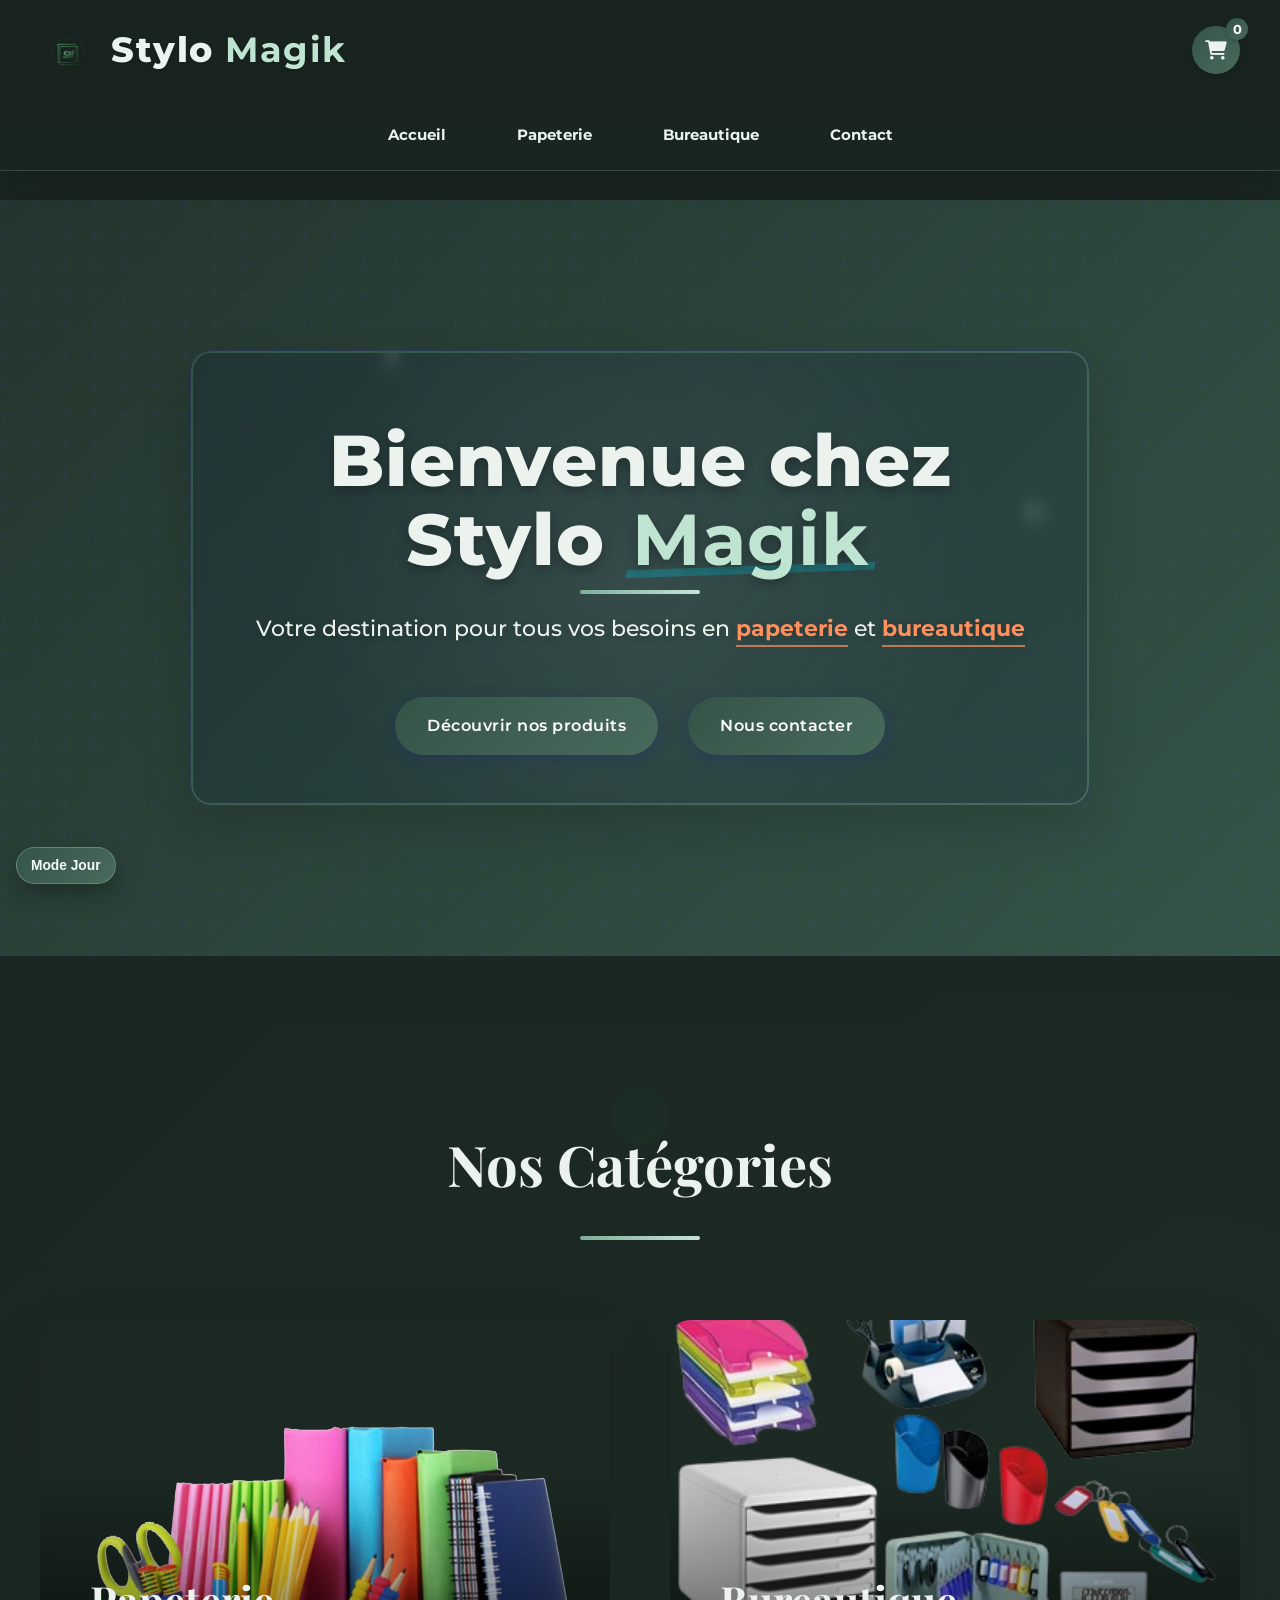
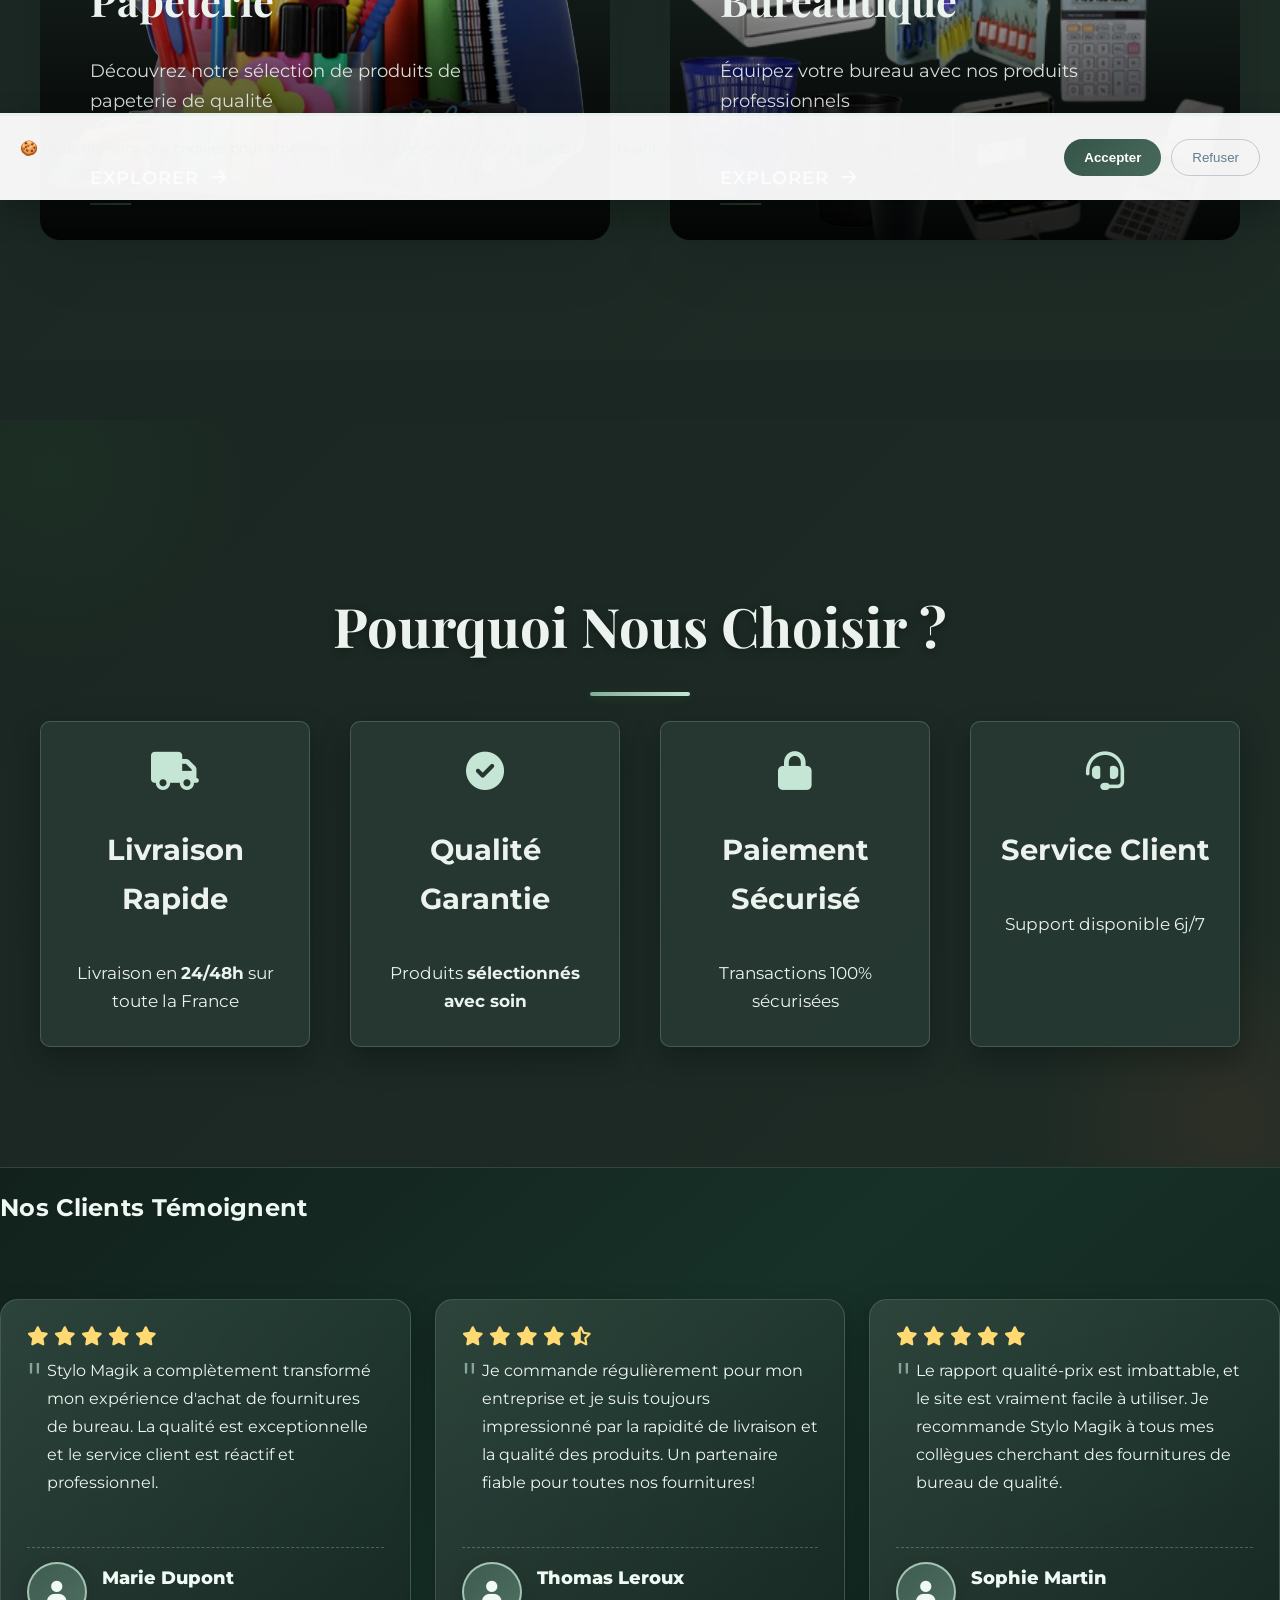
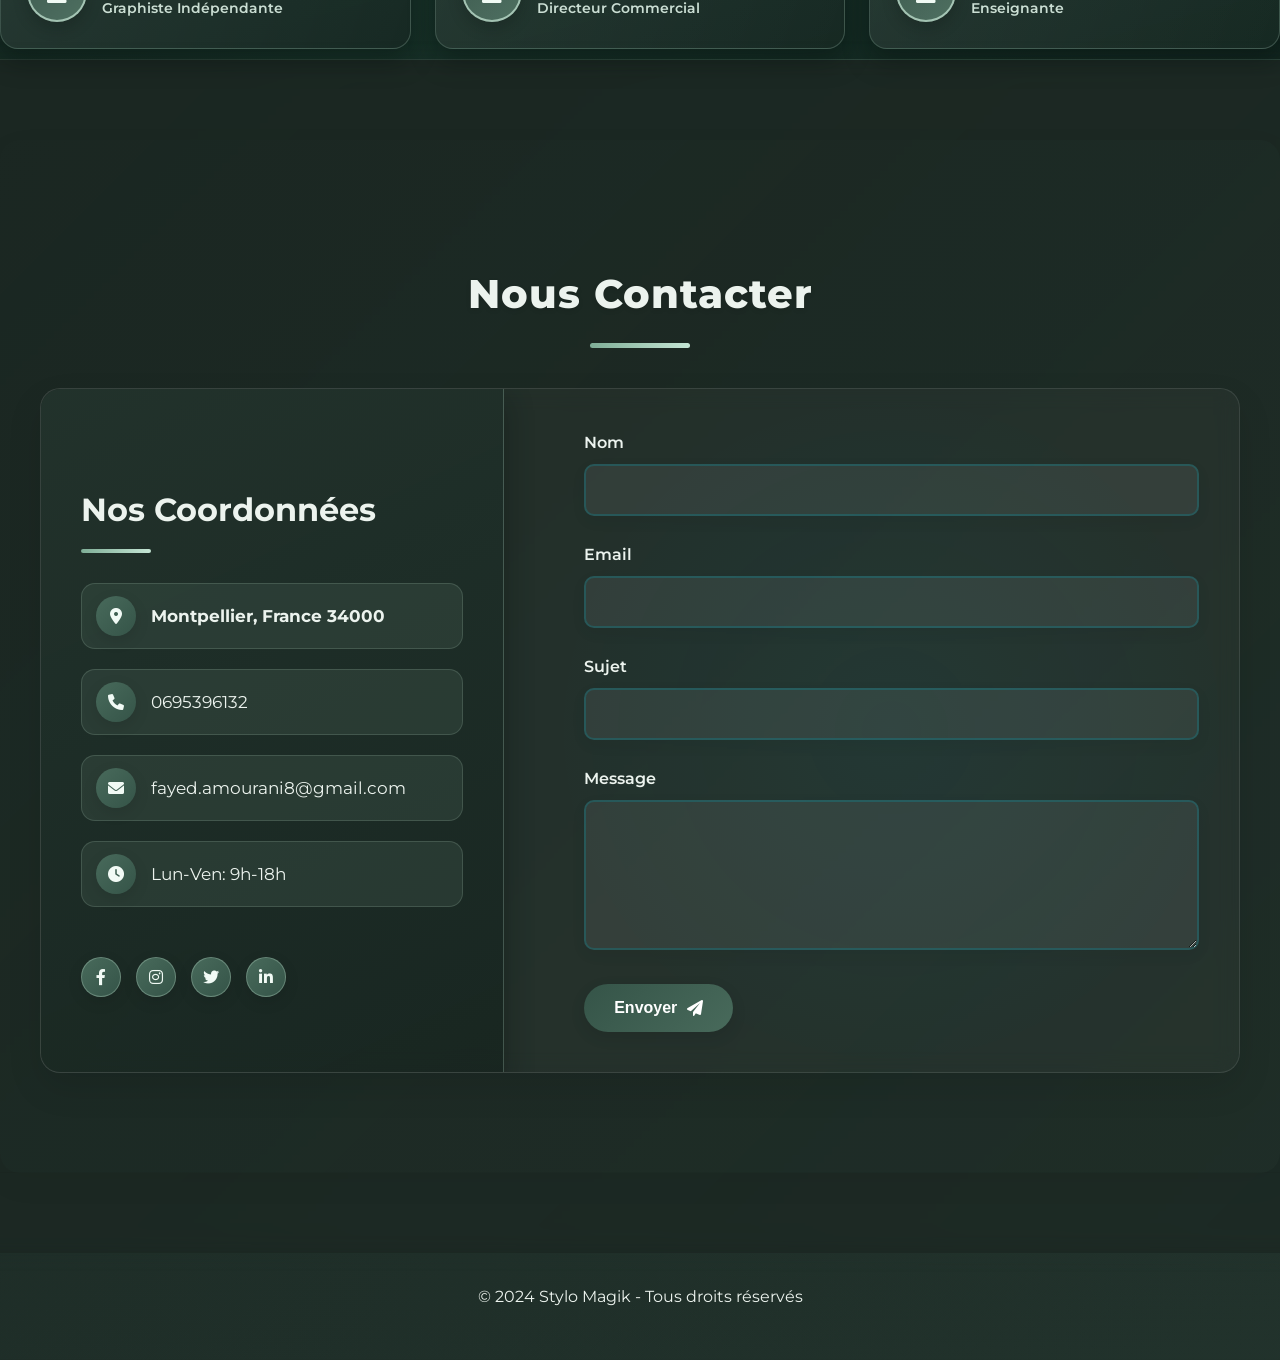
==== ecommerce/index.html @ ac01652d "Add files via upload" ====
<!DOCTYPE html>
<html lang="fr">
<head>
    <meta charset="UTF-8">
    <meta name="viewport" content="width=device-width, initial-scale=1.0">
    <meta name="description" content="Découvrez une large sélection de papeterie et bureautique sur notre site. Achetez des produits de qualité à prix compétitifs." />
    <title>Stylo Magik- Accueil</title>
    <link rel="stylesheet" href="./Styles/styles.css">
    <link rel="stylesheet" href="https://cdnjs.cloudflare.com/ajax/libs/font-awesome/6.0.0/css/all.min.css">
    <link rel="preconnect" href="https://fonts.googleapis.com">
    <link rel="preconnect" href="https://fonts.gstatic.com" crossorigin>
    <link href="https://fonts.googleapis.com/css2?family=Montserrat:wght@300;400;500;600;700;800&family=Playfair+Display:wght@500;600;700&display=swap" rel="stylesheet">
    <style>
        .blue-theme-background {
            background-color: var(--background-color);
        }
        .blue-gradient-bg {
            background: linear-gradient(135deg, rgba(25, 38, 33, 0.14) 0%, rgba(39, 58, 50, 0.22) 100%);
        }
    </style>
</head>
<body class="blue-theme-background theme-night">
    <div class="fixed-logo">
        <a href="./index.html">
            <img src="./Images/Logo.png" alt="Logo Stylo Magique" class="logo-img">
        </a>
    </div>
    <header>
        <div class="top-header">
            <div class="logo">
                <a href="./index.html">
                    <img src="./Images/Logo.png" alt="Logo Stylo Magique - Fournitures de bureau et papeterie" class="logo">
                    <h1>Stylo <span class="logo-accent">Magik</span></h1>
                </a>
            </div>
            <button class="menu-toggle" aria-label="Menu">
                <i class="fas fa-bars"></i>
            </button>
            <div class="user-actions">
                <a href="./pages/panier.html" class="cart-icon">
                    <i class="fas fa-shopping-cart"></i>
                    <span class="cart-count">0</span>
                </a>
            </div>
        </div>
        <nav>
            <ul>
                <li><a href="./index.html" class="active">Accueil</a></li>
                <li><a href="./pages/papeterie.html">Papeterie</a></li>
                <li><a href="./pages/bureautique.html">Bureautique</a></li>
                <li><a href="#contact">Contact</a></li>
            </ul>
        </nav>
    </header>

    <main>
        <h1 class="visually-hidden">Accueil - Stylo Magik</h1>
        <section class="hero blue-gradient-bg">
            <div class="hero-particles">
                <span></span>
            </div>
            <div class="hero-content">
                <h2 class="hero-title">Bienvenue chez <strong>Stylo <span class="highlight">Magik</span></strong></h2>
                <p>Votre destination pour tous vos besoins en <strong>papeterie</strong> et <strong>bureautique</strong></p>
                <div class="hero-buttons">
                    <a href="#categories" class="cta-button">Découvrir nos produits</a>
                    <a href="#contact" class="cta-button secondary">Nous contacter</a>
                </div>
            </div>
        </section>

        <section id="categories" class="categories blue-gradient-bg">
            <h2>Nos Catégories</h2>
            <div class="category-grid">
                <a href="./pages/papeterie.html" class="category-card">
                    <div class="category-image">
                        <img src="./Images/categories/papeterie-banner.png" alt="Catégorie Papeterie - Découvrez notre gamme complète de fournitures de papeterie">
                        <div class="category-overlay"></div>
                    </div>
                    <div class="category-content">
                        <h3>Papeterie</h3>
                        <p>Découvrez notre sélection de produits de papeterie de qualité</p>
                        <span class="category-link">Explorer <i class="fas fa-arrow-right"></i></span>
                    </div>
                </a>
                <a href="./pages/bureautique.html" class="category-card">
                    <div class="category-image">
                        <img src="./Images/categories/bureautique-banner.png" alt="Catégorie Bureautique - Équipements et accessoires professionnels pour votre bureau">
                        <div class="category-overlay"></div>
                    </div>
                    <div class="category-content">
                        <h3>Bureautique</h3>
                        <p>Équipez votre bureau avec nos produits professionnels</p>
                        <span class="category-link">Explorer <i class="fas fa-arrow-right"></i></span>
                    </div>
                </a>
            </div>
        </section>

        <section class="advantages blue-gradient-bg">
            <h2>Pourquoi Nous Choisir ?</h2>
            <div class="advantages-grid">
                <div class="advantage-card">
                    <i class="fas fa-truck"></i>
                    <h3><strong>Livraison Rapide</strong></h3>
                    <p>Livraison en <strong>24/48h</strong> sur toute la France</p>
                </div>
                <div class="advantage-card">
                    <i class="fas fa-check-circle"></i>
                    <h3><strong>Qualité Garantie</strong></h3>
                    <p>Produits <strong>sélectionnés avec soin</strong></p>
                </div>
                <div class="advantage-card">
                    <i class="fas fa-lock"></i>
                    <h3>Paiement Sécurisé</h3>
                    <p>Transactions 100% sécurisées</p>
                </div>
                <div class="advantage-card">
                    <i class="fas fa-headset"></i>
                    <h3>Service Client</h3>
                    <p>Support disponible 6j/7</p>
                </div>
            </div>
        </section>

        <section class="testimonials blue-gradient-bg">
            <h2>Nos Clients Témoignent</h2>
            <div class="testimonials-container">
                <div class="testimonial-card">
                    <div class="testimonial-rating">
                        <i class="fas fa-star"></i>
                        <i class="fas fa-star"></i>
                        <i class="fas fa-star"></i>
                        <i class="fas fa-star"></i>
                        <i class="fas fa-star"></i>
                    </div>
                    <p class="testimonial-text">Stylo Magik a complètement transformé mon expérience d'achat de fournitures de bureau. La qualité est exceptionnelle et le service client est réactif et professionnel.</p>
                    <div class="testimonial-author">
                        <span class="testimonial-avatar" aria-hidden="true"><i class="fas fa-user"></i></span>
                        <div class="testimonial-author-info">
                            <span class="testimonial-author-name">Marie Dupont</span>
                            <span class="testimonial-author-title">Graphiste Indépendante</span>
                        </div>
                    </div>
                </div>
                
                <div class="testimonial-card">
                    <div class="testimonial-rating">
                        <i class="fas fa-star"></i>
                        <i class="fas fa-star"></i>
                        <i class="fas fa-star"></i>
                        <i class="fas fa-star"></i>
                        <i class="fas fa-star-half-alt"></i>
                    </div>
                    <p class="testimonial-text">Je commande régulièrement pour mon entreprise et je suis toujours impressionné par la rapidité de livraison et la qualité des produits. Un partenaire fiable pour toutes nos fournitures!</p>
                    <div class="testimonial-author">
                        <span class="testimonial-avatar" aria-hidden="true"><i class="fas fa-user"></i></span>
                        <div class="testimonial-author-info">
                            <span class="testimonial-author-name">Thomas Leroux</span>
                            <span class="testimonial-author-title">Directeur Commercial</span>
                        </div>
                    </div>
                </div>
                
                <div class="testimonial-card">
                    <div class="testimonial-rating">
                        <i class="fas fa-star"></i>
                        <i class="fas fa-star"></i>
                        <i class="fas fa-star"></i>
                        <i class="fas fa-star"></i>
                        <i class="fas fa-star"></i>
                    </div>
                    <p class="testimonial-text">Le rapport qualité-prix est imbattable, et le site est vraiment facile à utiliser. Je recommande Stylo Magik à tous mes collègues cherchant des fournitures de bureau de qualité.</p>
                    <div class="testimonial-author">
                        <span class="testimonial-avatar" aria-hidden="true"><i class="fas fa-user"></i></span>
                        <div class="testimonial-author-info">
                            <span class="testimonial-author-name">Sophie Martin</span>
                            <span class="testimonial-author-title">Enseignante</span>
                        </div>
                    </div>
                </div>
            </div>
        </section>

        <section id="contact" class="contact-section blue-gradient-bg visible-section">
            <h2>Nous Contacter</h2>
            <div class="contact-container">
                <div class="contact-info">
                    <h3><strong>Nos Coordonnées</strong></h3>
                    <p><i class="fas fa-map-marker-alt"></i> <strong>Montpellier, France 34000</strong></p>
                    <p><i class="fas fa-phone"></i> 0695396132</p>
                    <p><i class="fas fa-envelope"></i> fayed.amourani8@gmail.com</p>
                    <p><i class="fas fa-clock"></i> Lun-Ven: 9h-18h</p>
                    
                    <div class="contact-social">
                        <a href="#" class="social-icon" aria-label="Facebook"><i class="fab fa-facebook-f"></i></a>
                        <a href="#" class="social-icon" aria-label="Instagram"><i class="fab fa-instagram"></i></a>
                        <a href="#" class="social-icon" aria-label="Twitter"><i class="fab fa-twitter"></i></a>
                        <a href="#" class="social-icon" aria-label="LinkedIn"><i class="fab fa-linkedin-in"></i></a>
                    </div>
                </div>
                <form class="contact-form" id="contactForm">
                    <div class="form-group">
                        <label for="name">Nom</label>
                        <input type="text" id="name" name="name" required>
                    </div>
                    <div class="form-group">
                        <label for="email">Email</label>
                        <input type="email" id="email" name="email" required>
                    </div>
                    <div class="form-group">
                        <label for="subject">Sujet</label>
                        <input type="text" id="subject" name="subject" required>
                    </div>
                    <div class="form-group">
                        <label for="message">Message</label>
                        <textarea id="message" name="message" required></textarea>
                    </div>
                    <button type="submit" class="submit-button">
                        Envoyer
                        <i class="fas fa-paper-plane"></i>
                    </button>
                    <div class="form-message" id="formMessage"></div>
                </form>
            </div>
        </section>

        <div style="margin: 50px 0;"></div>
    </main>

    <footer class="blue-gradient-bg">
        <p>&copy; 2024 Stylo Magik - Tous droits réservés</p>
    </footer>

    <div id="back-to-top">
        <i class="fas fa-arrow-up"></i>
    </div>

    <div class="cookie-banner">
        <p class="cookie-text">🍪 Nous utilisons des cookies pour améliorer votre expérience sur notre site. En continuant, vous acceptez notre politique de cookies.</p>
        <div class="cookie-buttons">
            <button class="cookie-btn accept-cookies">Accepter</button>
            <button class="cookie-btn reject-cookies">Refuser</button>
        </div>
    </div>

    <script src="./scripts/cart.js"></script>
    <script src="./scripts/mobile-menu.js"></script>
    <script src="./scripts/back-to-top.js"></script>
    <script src="./scripts/header-scroll.js"></script>
    <script src="./scripts/theme-toggle.js"></script>
    <script>
        // Back to top functionality
        document.addEventListener('DOMContentLoaded', function() {
            const backToTopButton = document.getElementById('back-to-top');
            
            window.addEventListener('scroll', function() {
                if (window.scrollY > 300) {
                    backToTopButton.classList.add('visible');
                } else {
                    backToTopButton.classList.remove('visible');
                }
            });
            
            backToTopButton.addEventListener('click', function() {
                window.scrollTo({
                    top: 0,
                    behavior: 'smooth'
                });
            });
            
            // Menu state (managed globally by mobile-menu.js)
            const menuToggle = document.querySelector('.menu-toggle');
            const navMenu = document.querySelector('nav ul');
            const contactLink = document.querySelector('a[href="#contact"]');
            const contactSection = document.getElementById('contact');

            // Traiter le clic sur le lien de contact
            if (contactLink && contactSection) {
                contactLink.addEventListener('click', function(e) {
                    e.preventDefault();
                    
                    // Forcer l'affichage de la section
                    contactSection.style.display = 'block';
                    contactSection.style.visibility = 'visible';
                    contactSection.style.opacity = '1';
                    contactSection.classList.add('visible-section');
                    
                    // Faire défiler jusqu'à la section
                    contactSection.scrollIntoView({
                        behavior: 'smooth',
                        block: 'start'
                    });
                    
                    // Fermer le menu mobile si ouvert
                    if (menuToggle && navMenu && navMenu.classList.contains('show')) {
                        navMenu.classList.remove('show');
                        menuToggle.setAttribute('aria-expanded', 'false');
                    }
                });
            }
            
            // Animation au défilement
            const animateElements = document.querySelectorAll('.advantage-card, .category-card, .contact-container');
            
            const observer = new IntersectionObserver(entries => {
                entries.forEach(entry => {
                    if (entry.isIntersecting) {
                        entry.target.classList.add('animated');
                    }
                });
            }, {
                threshold: 0.1
            });
            
            animateElements.forEach(element => {
                observer.observe(element);
            });
        });

        // Cookie banner
        document.addEventListener('DOMContentLoaded', function() {
            const cookieBanner = document.querySelector('.cookie-banner');
            const acceptCookies = document.querySelector('.accept-cookies');
            const rejectCookies = document.querySelector('.reject-cookies');
            
            setTimeout(function() {
                if (!localStorage.getItem('cookiesAccepted')) {
                    cookieBanner.classList.add('show');
                }
            }, 2000);
            
            acceptCookies.addEventListener('click', function() {
                localStorage.setItem('cookiesAccepted', 'true');
                cookieBanner.classList.remove('show');
            });
            
            rejectCookies.addEventListener('click', function() {
                localStorage.setItem('cookiesAccepted', 'false');
                cookieBanner.classList.remove('show');
            });
        });

        // Contact form handling
        document.addEventListener('DOMContentLoaded', function() {
            const contactForm = document.getElementById('contactForm');
            const formMessage = document.getElementById('formMessage');
            const contactSection = document.getElementById('contact');
            
            // S'assurer que la section de contact est visible
            if (contactSection) {
                // Forcer l'affichage de la section contact
                contactSection.style.display = 'block';
                contactSection.style.visibility = 'visible';
                contactSection.style.opacity = '1';
                
                // Vérifier si la section est masquée par des styles calculés
                setTimeout(function() {
                    const computedStyle = window.getComputedStyle(contactSection);
                    if (computedStyle.display === 'none' || computedStyle.visibility === 'hidden' || computedStyle.opacity === '0') {
                        console.error('La section contact est masquée par des styles CSS');
                        // Forcer l'affichage à nouveau
                        contactSection.setAttribute('style', 'display: block !important; visibility: visible !important; opacity: 1 !important; position: relative !important; z-index: 999 !important;');
                    }
                }, 1000);
            }
            
            if (contactForm) {
                contactForm.addEventListener('submit', function(e) {
                    e.preventDefault();
                    
                    // Simuler un envoi de formulaire
                    const submitButton = contactForm.querySelector('.submit-button');
                    submitButton.innerHTML = '<i class="fas fa-spinner fa-spin"></i> Envoi en cours...';
                    submitButton.disabled = true;
                    
                    // Simuler un délai d'envoi
                    setTimeout(function() {
                        // Afficher le message de succès
                        formMessage.innerHTML = 'Votre message a été envoyé avec succès! Nous vous répondrons dans les plus brefs délais.';
                        formMessage.className = 'form-message success';
                        
                        // Réinitialiser le formulaire
                        contactForm.reset();
                        
                        // Restaurer le bouton
                        submitButton.innerHTML = 'Envoyer <i class="fas fa-paper-plane"></i>';
                        submitButton.disabled = false;
                        
                        // Faire disparaître le message après 5 secondes
                        setTimeout(function() {
                            formMessage.className = 'form-message';
                        }, 5000);
                    }, 1500);
                });
            }
        });
    </script>
</body>
</html>
---- ecommerce/Styles/styles.css ----
:root {
    /* Palette de couleurs enrichie - Thème Bleu Foncé */
    --primary-color: #1A237E;      /* Bleu foncé principal */
    --secondary-color: #3949AB;    /* Bleu secondaire */
    --accent-color: #00BCD4;       /* Cyan accent */
    --dark-accent: #0097A7;        /* Cyan foncé pour hover */
    --text-color: #1A2A33;         /* Gris très foncé pour texte */
    --text-light: #607D8B;         /* Gris-bleu pour texte léger */
    --background-color: #F5F7FA;   /* Fond légèrement teinté de bleu */
    --header-bg: linear-gradient(135deg, #0D1B42 0%, #1A237E 100%);
    --card-bg: #FFFFFF;
    --beige-light: #F8F5ED;       
    --section-accent: #E8EAF6;    /* Bleu très clair pour les sections */
    
    /* Polices et typographies */
    --font-main: 'Montserrat', sans-serif;
    --font-accent: 'Playfair Display', serif;
    
    /* Effets et transitions */
    --box-shadow: 0 8px 25px rgba(0, 0, 0, 0.08);
    --hover-shadow: 0 12px 30px rgba(0, 0, 0, 0.12);
    --transition: all 0.3s cubic-bezier(0.25, 0.8, 0.25, 1);
    --border-radius: 10px;
    --button-radius: 30px;
}

/* Importation de la police Google Fonts */
@import url('https://fonts.googleapis.com/css2?family=Montserrat:wght@300;400;500;600;700&display=swap');

/* Reset de base */
* {
    margin: 0;
    padding: 0;
    box-sizing: border-box;
}

html {
    scroll-behavior: smooth;
}

body {
    font-family: var(--font-main);
    background-color: var(--background-color);
    color: var(--text-color);
    margin: 0;
    padding: 0;
    line-height: 1.7;
    display: flex;
    flex-direction: column;
    min-height: 100vh;
    overflow-x: hidden;
}

header {
    background: linear-gradient(135deg, rgba(13, 27, 66, 0.9) 0%, rgba(26, 35, 126, 0.85) 100%);
    backdrop-filter: blur(10px);
    box-shadow: 0 8px 30px rgba(0, 0, 0, 0.15);
    border-bottom: 1px solid rgba(255, 255, 255, 0.1);
    color: var(--white);
    padding: 0;
    position: fixed;
    width: 100%;
    top: 0;
    left: 0;
    z-index: 1000;
    flex-shrink: 0;
    transition: transform 0.4s ease;
}

header.hidden {
    transform: translateY(-100%);
}

.top-header {
    display: flex;
    justify-content: space-between;
    align-items: center;
    padding: 20px 40px;
}

.logo {
    display: flex;
    align-items: center;
    gap: 15px;
    text-decoration: none;
    color: var(--white);
}

.logo a {
    display: flex;
    align-items: center;
    gap: 15px;
    color: var(--white);
    text-decoration: none;
}

.logo img {
    height: 45px;
    filter: drop-shadow(0 2px 4px rgba(0, 0, 0, 0.2));
    transition: all 0.4s ease;
}

.logo:hover img {
    transform: rotate(-5deg);
}

.logo h1 {
    margin: 0;
    font-size: 2.2em;
    padding: 0;
    white-space: nowrap;
    color: var(--white);
    font-weight: 800;
    letter-spacing: 1.5px;
    text-shadow: 0 2px 5px rgba(0, 0, 0, 0.2);
}

.logo-accent {
    color: #00BCD4;
    font-weight: 700;
    position: relative;
    display: inline-block;
}

.logo-accent::after {
    content: '';
    position: absolute;
    width: 100%;
    height: 3px;
    background: #00BCD4;
    bottom: -3px;
    left: 0;
    transform: scaleX(0);
    transform-origin: left;
    transition: transform 0.4s ease;
}

.logo:hover .logo-accent::after {
    transform: scaleX(1);
}

nav {
    background-color: transparent;
    box-shadow: none;
    padding: 10px 40px;
}

nav ul {
    color: white;
    display: flex;
    justify-content: center;
    list-style: none;
    margin: 0;
    padding: 0;
    gap: 15px;
}

nav a {
    color: var(--white);
    padding: 12px 28px;
    font-weight: 700;
    font-size: 0.95rem;
    transition: all 0.4s cubic-bezier(0.175, 0.885, 0.32, 1.275);
    text-decoration: none;
    display: block;
    border-radius: 30px;
    position: relative;
    overflow: hidden;
}

nav a::before {
    content: '';
    position: absolute;
    top: 0;
    left: 0;
    width: 100%;
    height: 100%;
    background: linear-gradient(90deg, rgba(255,255,255,0) 0%, rgba(255,255,255,0.1) 50%, rgba(255,255,255,0) 100%);
    transform: translateX(-100%);
    transition: transform 0.6s ease;
}

nav a:hover::before {
    transform: translateX(100%);
}

.user-actions {
    display: flex;
    align-items: center;
    gap: 20px;
}

.cart-icon {
    position: relative;
    color: var(--white);
    font-size: 1.2em;
    padding: 12px;
    width: 48px;
    height: 48px;
    border-radius: 50%;
    background: rgba(0, 188, 212, 0.2);
    transition: all 0.4s cubic-bezier(0.175, 0.885, 0.32, 1.275);
    text-decoration: none;
    display: flex;
    align-items: center;
    justify-content: center;
    box-shadow: 0 4px 10px rgba(0, 0, 0, 0.2);
}

.cart-icon:hover {
    background: rgba(0, 188, 212, 0.3);
    transform: translateY(-2px);
    box-shadow: 0 8px 20px rgba(0, 0, 0, 0.25);
}

.cart-count {
    position: absolute;
    top: -8px;
    right: -8px;
    background-color: #00BCD4;
    color: white;
    border-radius: 50%;
    width: 22px;
    height: 22px;
    display: flex;
    align-items: center;
    justify-content: center;
    font-size: 0.7em;
    font-weight: 700;
    box-shadow: 0 2px 5px rgba(0, 0, 0, 0.2);
    transition: all 0.3s ease;
}

.cart-icon:hover .cart-count {
    transform: scale(1.2);
}

main {
    padding: 0;
    max-width: 100%;
    margin: 120px 0 0 0; /* Pour compenser l'en-tête fixe */
    background: var(--background-color);
    flex-grow: 1;
}

footer {
    background-color: var(--dark-green);
    color: var(--white);
    text-align: center;
    padding: 30px 0;
    position: relative;
    width: 100%;
}

/* Additional styles for a modern look */
h2, h3, h4, h5, h6 {
    color: #444;
    margin-top: 20px;
}

p {
    margin-bottom: 20px;
}

a {
    color: var(--accent-color);
    text-decoration: none;
    transition: color 0.3s;
}

a:hover {
    color: #0056b3;
}

button {
    background-color: var(--accent-color);
    color: var(--white);
    border: none;
    padding: 10px 20px;
    border-radius: 4px;
    cursor: pointer;
    transition: background-color 0.3s;
}

button:hover {
    background-color: var(--primary-color);
}

.container {
    width: 100%;
    max-width: 100%;
    margin: 0;
    padding: 0;
}

.card {
    background-color: var(--beige-light);
    padding: 20px;
    margin: 20px 0;
    box-shadow: 0 2px 4px rgba(0, 0, 0, 0.1);
    border-radius: 8px;
    transition: var(--hover-transition);
    border: 1px solid rgba(0, 0, 0, 0.05);
}

.card:hover {
    transform: var(--card-hover-transform);
    box-shadow: 0 8px 25px rgba(0, 0, 0, 0.1);
}

.card h3 {
    margin-top: 0;
}

.card p {
    margin-bottom: 0;
}

/* Hero Section - Amélioration de la lisibilité du texte */
.hero {
    min-height: 650px;
    padding: 150px 40px;
    display: flex;
    align-items: center;
    justify-content: center;
    position: relative;
    overflow: hidden;
    background: linear-gradient(135deg, rgba(13, 27, 66, 0.9) 0%, rgba(26, 35, 126, 0.85) 100%);
    margin-top: 80px;
}

.hero::before {
    content: '';
    position: absolute;
    top: 0;
    left: 0;
    width: 100%;
    height: 100%;
    background-image: url("data:image/svg+xml,%3Csvg width='60' height='60' viewBox='0 0 60 60' xmlns='http://www.w3.org/2000/svg'%3E%3Cg fill='%233949AB' fill-opacity='0.1' fill-rule='evenodd'%3E%3Cpath d='M36 34v-4h-2v4h-4v2h4v4h2v-4h4v-2h-4zm0-30V0h-2v4h-4v2h4v4h2V6h4V4h-4zM6 34v-4H4v4H0v2h4v4h2v-4h4v-2H6zM6 4V0H4v4H0v2h4v4h2V6h4V4H6z'/%3E%3C/g%3E%3C/svg%3E");
    z-index: 0;
}

.hero-content {
    position: relative;
    z-index: 2;
    text-align: center;
    max-width: 900px;
    padding: 50px;
    background: rgba(13, 27, 66, 0.15);
    backdrop-filter: blur(8px);
    border-radius: 20px;
    border: 1px solid rgba(57, 73, 171, 0.2);
    box-shadow: 0 20px 50px rgba(0, 0, 0, 0.15);
    animation: fadeInUp 1s ease-out forwards;
    overflow: hidden;
}

.hero-content::before {
    content: '';
    position: absolute;
    inset: 0;
    border-radius: 20px;
    padding: 2px;
    background: linear-gradient(45deg, rgba(57, 73, 171, 0.1), rgba(0, 188, 212, 0.5), rgba(57, 73, 171, 0.1));
    -webkit-mask: 
        linear-gradient(#fff 0 0) content-box,
        linear-gradient(#fff 0 0);
    -webkit-mask-composite: xor;
    mask-composite: exclude;
    animation: borderGlow 4s linear infinite;
}

@keyframes borderGlow {
    0%, 100% { opacity: 0.3; }
    50% { opacity: 0.8; }
}

.hero-content:hover {
    transform: perspective(800px) rotateX(2deg) translateY(-5px);
}

.hero-title {
    font-size: 4.5em;
    color: white;
    text-shadow: 0 4px 12px rgba(0, 0, 0, 0.3);
    line-height: 1.1;
    margin-bottom: 30px;
    position: relative;
    font-weight: 800;
    letter-spacing: 1px;
}

.hero-title strong {
    font-weight: 800;
}

.hero-title::after {
    content: '';
    position: absolute;
    bottom: -15px;
    left: 50%;
    transform: translateX(-50%);
    width: 120px;
    height: 4px;
    background: linear-gradient(to right, var(--accent-color), #FF8F5D);
    border-radius: 4px;
}

.hero-content p {
    font-size: 1.4em;
    line-height: 1.7;
    margin-bottom: 45px;
    color: rgba(255, 255, 255, 0.95);
    font-weight: 500;
    max-width: 800px;
    margin-left: auto;
    margin-right: auto;
    text-shadow: 0 2px 8px rgba(0, 0, 0, 0.2);
}

.hero-content p strong {
    color: #FF8F5D;
    font-weight: 700;
    position: relative;
    display: inline-block;
}

.hero-content p strong::after {
    content: '';
    position: absolute;
    width: 100%;
    height: 2px;
    bottom: 0;
    left: 0;
    background-color: #FF8F5D;
    opacity: 0.7;
}

.hero-buttons {
    display: flex;
    gap: 30px;
    justify-content: center;
    margin-top: 50px;
}

.cta-button {
    display: inline-block;
    border: none;
    padding: 15px 32px;
    text-align: center;
    text-decoration: none;
    cursor: pointer;
    border-radius: var(--button-radius);
    font-weight: 600;
    letter-spacing: 0.5px;
    overflow: hidden;
    position: relative;
    z-index: 1;
    color: white;
    background: linear-gradient(135deg, #1A237E 0%, #3949AB 100%);
    box-shadow: 0 4px 15px rgba(26, 35, 126, 0.3);
    transition: all 0.4s;
}

.cta-button::before {
    content: '';
    position: absolute;
    top: 0;
    left: 0;
    width: 100%;
    height: 100%;
    background: linear-gradient(45deg, rgba(255,255,255,0.15), rgba(255,255,255,0));
    z-index: -1;
    transform: scaleX(0);
    transform-origin: right;
    transition: transform 0.5s ease;
}

.cta-button:hover::before {
    transform: scaleX(1);
    transform-origin: left;
}

.cta-button:hover {
    transform: translateY(-7px);
    box-shadow: 0 15px 30px rgba(0, 0, 0, 0.3);
}

.highlight {
    position: relative;
    display: inline-block;
    color: #00BCD4;
    font-weight: 700;
    z-index: 1;
    padding: 0 5px;
}

.highlight::after {
    content: '';
    position: absolute;
    bottom: 5px;
    left: 0;
    width: 100%;
    height: 8px;
    background: rgba(0, 188, 212, 0.3);
    z-index: -1;
    transform: skew(-12deg) rotate(-2deg);
    transition: all 0.5s cubic-bezier(0.23, 1, 0.32, 1);
}

.hero-title:hover .highlight::after {
    transform: scaleX(1);
    background-color: white;
}

/* Éléments décoratifs autour du texte */
.hero-particles {
    position: absolute;
    top: 0;
    left: 0;
    width: 100%;
    height: 100%;
    overflow: hidden;
    z-index: 1;
}

.hero-particles::before,
.hero-particles::after,
.hero-particles span {
    content: '';
    position: absolute;
    border-radius: 50%;
    background-color: rgba(255, 255, 255, 0.15);
    box-shadow: 0 0 20px rgba(255, 255, 255, 0.1);
    animation: floatParticle 15s infinite linear;
}

.hero-particles::before {
    top: 20%;
    left: 30%;
    width: 15px;
    height: 15px;
    animation-duration: 25s;
}

.hero-particles::after {
    top: 70%;
    left: 60%;
    width: 12px;
    height: 12px;
    animation-duration: 18s;
    animation-delay: 2s;
}

.hero-particles span {
    top: 40%;
    left: 80%;
    width: 20px;
    height: 20px;
    animation-duration: 30s;
    animation-delay: 5s;
}

@keyframes floatParticle {
    0% {
        transform: translate(0, 0) rotate(0deg);
        opacity: 0;
    }
    20% {
        opacity: 0.8;
    }
    50% {
        transform: translate(-100px, -50px) rotate(180deg);
        opacity: 0.4;
    }
    80% {
        opacity: 0.7;
    }
    100% {
        transform: translate(100px, 100px) rotate(360deg);
        opacity: 0;
    }
}

/* Effet de lumière pour améliorer la lisibilité du contenu */
.hero-content::after {
    content: '';
    position: absolute;
    top: 0;
    left: 0;
    right: 0;
    bottom: 0;
    background: radial-gradient(circle at center, rgba(255, 255, 255, 0.07) 0%, rgba(255, 255, 255, 0) 70%);
    z-index: -1;
    pointer-events: none;
}

/* Adaptation responsive avec amélioration de la lisibilité sur mobile */
@media (max-width: 768px) {
    .hero-content {
        padding: 50px 30px;
        width: 95%;
        background: rgba(20, 60, 30, 0.7);
    }
    
    .hero-title {
        font-size: 2.8em;
    }
    
    .hero-content p {
        font-size: 1.2em;
        line-height: 1.6;
    }
    
    .hero-buttons {
        flex-direction: column;
        gap: 20px;
    }
    
    .cta-button {
        padding: 16px 32px;
        font-size: 1em;
    }
}

@media (max-width: 480px) {
    .hero-content {
        padding: 40px 25px;
    }
    
    .hero-title {
        font-size: 2.2em;
    }
    
    .hero-content p {
        font-size: 1.1em;
    }
}

/* Section Catégories - Design amélioré */
.categories {
    padding: 140px 40px 120px;
    background: linear-gradient(to bottom, #f9fbf9, #ffffff);
    position: relative;
    overflow: hidden;
}

/* Éléments décoratifs d'arrière-plan */
.categories::before {
    content: '';
    position: absolute;
    top: 0;
    left: 0;
    right: 0;
    height: 180px;
    background: linear-gradient(to bottom, var(--background-color), transparent);
    z-index: 1;
}

.categories::after {
    content: '';
    position: absolute;
    width: 600px;
    height: 600px;
    border-radius: 50%;
    background: radial-gradient(circle, rgba(44, 140, 69, 0.03) 0%, rgba(44, 140, 69, 0) 70%);
    top: 20%;
    right: -200px;
    z-index: 0;
}

/* Titre de section avec animation et décoration */
.categories h2 {
    text-align: center;
    font-size: 3.5em;
    color: var(--primary-color);
    margin-bottom: 80px;
    position: relative;
    z-index: 2;
    font-family: var(--font-accent);
    font-weight: 700;
}

.categories h2::before {
    content: '';
    position: absolute;
    width: 60px;
    height: 60px;
    background: rgba(44, 140, 69, 0.06);
    border-radius: 50%;
    top: -30px;
    left: 50%;
    transform: translateX(-50%);
    z-index: -1;
}

.categories h2::after {
    content: '';
    display: block;
    width: 120px;
    height: 4px;
    background: linear-gradient(to right, var(--accent-color), transparent);
    margin: 25px auto 0;
    border-radius: 4px;
}

/* Grille de catégories avec animation d'entrée */
.category-grid {
    display: grid;
    grid-template-columns: repeat(2, 1fr);
    gap: 60px;
    max-width: 1400px;
    margin: 0 auto;
    position: relative;
    z-index: 2;
}

/* Cartes des catégories avec effets 3D et interactions */
.category-card {
    position: relative;
    height: 520px;
    border-radius: 20px;
    overflow: hidden;
    box-shadow: 0 20px 60px rgba(0, 0, 0, 0.1);
    transition: all 0.7s cubic-bezier(0.2, 1, 0.3, 1);
    transform-style: preserve-3d;
    perspective: 1000px;
}

.category-card:hover {
    transform: translateY(-16px) rotateX(2deg);
    box-shadow: 0 40px 70px rgba(0, 0, 0, 0.15);
}

/* Effet de contour brillant au survol */
.category-card::after {
    content: '';
    position: absolute;
    top: -2px;
    left: -2px;
    right: -2px;
    bottom: -2px;
    background: linear-gradient(45deg, #3949AB, #00BCD4, #3949AB);
    background-size: 400% 400%;
    z-index: -1;
    opacity: 0;
    border-radius: calc(var(--border-radius) + 2px);
    animation: moveBackground 10s ease infinite;
    transition: opacity 0.4s;
}

.category-card:hover::after {
    opacity: 1;
}

/* Conteneur d'image avec effets parallax */
.category-image {
    height: 100%;
    width: 100%;
    overflow: hidden;
}

.category-image img {
    width: 100%;
    height: 100%;
    object-fit: cover;
    transition: transform 0.8s cubic-bezier(0.2, 1, 0.3, 1);
    transform-origin: center;
}

.category-card:hover .category-image img {
    transform: scale(1.08);
}

/* Calque de superposition avec dégradé amélioré */
.category-overlay {
    position: absolute;
    top: 0;
    left: 0;
    right: 0;
    bottom: 0;
    background: linear-gradient(
        to bottom, 
        rgba(0, 0, 0, 0) 30%, 
        rgba(0, 0, 0, 0.6) 70%,
        rgba(0, 0, 0, 0.85) 100%
    );
    transition: background 0.5s ease;
}

.category-card:hover .category-overlay {
    background: linear-gradient(
        to bottom, 
        rgba(0, 0, 0, 0) 20%, 
        rgba(0, 0, 0, 0.7) 80%,
        rgba(0, 0, 0, 0.9) 100%
    );
}

/* Contenu textuel avec animations de transition */
.category-content {
    position: absolute;
    bottom: 0;
    left: 0;
    right: 0;
    padding: 50px;
    color: white;
    z-index: 2;
    transform: translateY(5px);
    transition: transform 0.5s cubic-bezier(0.2, 1, 0.3, 1);
}

.category-card:hover .category-content {
    transform: translateY(-10px);
}

.category-content h3 {
    font-size: 2.6em;
    font-family: var(--font-accent);
    font-weight: 700;
    margin-bottom: 20px;
    color: white;
    transition: all 0.5s ease;
    transform: translateY(0);
    position: relative;
    display: inline-block;
}

/* Ligne décorative sous le titre */
.category-content h3::after {
    content: '';
    position: absolute;
    width: 0;
    height: 3px;
    background: var(--accent-color);
    bottom: -10px;
    left: 0;
    transition: width 0.5s ease;
    border-radius: 2px;
}

.category-card:hover .category-content h3::after {
    width: 80px;
}

.category-content p {
    font-size: 1.1em;
    line-height: 1.7;
    margin-bottom: 25px;
    opacity: 0.9;
    max-width: 90%;
    transform: translateY(0);
    transition: all 0.5s ease 0.1s;
    text-shadow: 0 2px 10px rgba(0, 0, 0, 0.3);
}

.category-card:hover .category-content p {
    opacity: 1;
    transform: translateY(-5px);
}

/* Lien d'exploration avec animations */
.category-link {
    font-size: 1.1em;
    font-weight: 600;
    text-transform: uppercase;
    letter-spacing: 1px;
    display: inline-flex;
    align-items: center;
    gap: 12px;
    padding: 12px 0;
    color: var(--accent-color);
    position: relative;
    transition: all 0.5s ease 0.2s;
    opacity: 0.9;
    transform: translateY(10px);
}

.category-card:hover .category-link {
    opacity: 1;
    transform: translateY(0);
}

/* Ligne stylisée sous le lien */
.category-link::after {
    content: '';
    position: absolute;
    bottom: 0;
    left: 0;
    width: 100%;
    height: 2px;
    background: var(--accent-color);
    transform: scaleX(0.3);
    transform-origin: left;
    transition: transform 0.5s ease;
    opacity: 0.6;
}

.category-card:hover .category-link::after {
    transform: scaleX(1);
    opacity: 1;
}

.category-link i {
    transition: transform 0.5s cubic-bezier(0.175, 0.885, 0.32, 1.275);
}

.category-card:hover .category-link i {
    transform: translateX(8px);
}

/* Icon de flèche avec animation de rebond */
.category-link i {
    position: relative;
}

.category-link i::after {
    content: '';
    position: absolute;
    width: 20px;
    height: 20px;
    background: rgba(255, 107, 53, 0.15);
    border-radius: 50%;
    top: 50%;
    left: 50%;
    transform: translate(-50%, -50%) scale(0);
    transition: transform 0.4s ease;
    z-index: -1;
}

.category-card:hover .category-link:hover i::after {
    transform: translate(-50%, -50%) scale(1.5);
}

/* Adaptation responsive */
@media (max-width: 1200px) {
    .category-grid {
        gap: 40px;
    }
    
    .category-card {
        height: 450px;
    }
    
    .category-content {
        padding: 40px;
    }
    
    .category-content h3 {
        font-size: 2.2em;
    }
}

@media (max-width: 768px) {
    .categories {
        padding: 100px 20px 80px;
    }
    
    .categories h2 {
        font-size: 2.8em;
        margin-bottom: 50px;
    }
    
    .category-grid {
        grid-template-columns: 1fr;
        gap: 40px;
    }
    
    .category-card {
        height: 400px;
    }
    
    .category-content {
        padding: 30px;
    }
    
    .category-content h3 {
        font-size: 2em;
    }
}

@media (max-width: 480px) {
    .categories h2 {
        font-size: 2.2em;
    }
    
    .category-card {
        height: 350px;
    }
    
    .category-content {
        padding: 25px;
    }
    
    .category-content h3 {
        font-size: 1.8em;
    }
    
    .category-content p {
        font-size: 1em;
    }
}

/* Animations d'entrée pour le contenu */
@keyframes fadeInUp {
    from {
        opacity: 0;
        transform: translateY(40px);
    }
    to {
        opacity: 1;
        transform: translateY(0);
    }
}

.categories h2 {
    animation: fadeInUp 0.8s ease-out forwards;
}

.category-card:nth-child(1) {
    animation: fadeInUp 0.8s ease-out 0.2s forwards;
}

.category-card:nth-child(2) {
    animation: fadeInUp 0.8s ease-out 0.4s forwards;
}

/* État initial pour les animations */
.categories h2,
.category-card {
    opacity: 0;
}

.categories.animated h2,
.category-card.animated {
    opacity: 1;
}

/* Section "Pourquoi Nous Choisir ?" améliorée */
.advantages {
    padding: 140px 40px 120px;
    background: linear-gradient(135deg, #f7faf7 0%, #e8f5e9 50%, #f7faf7 100%);
    position: relative;
    overflow: hidden;
    margin-top: 60px;
}

/* Éléments décoratifs d'arrière-plan */
.advantages::before {
    content: '';
    position: absolute;
    top: -150px;
    left: -150px;
    width: 400px;
    height: 400px;
    border-radius: 50%;
    background: radial-gradient(circle, rgba(44, 140, 69, 0.08) 0%, rgba(44, 140, 69, 0) 70%);
    z-index: 1;
}

.advantages::after {
    content: '';
    position: absolute;
    bottom: -150px;
    right: -150px;
    width: 400px;
    height: 400px;
    border-radius: 50%;
    background: radial-gradient(circle, rgba(255, 107, 53, 0.07) 0%, rgba(255, 107, 53, 0) 70%);
    z-index: 1;
}

/* Motif de fond subtil */
.advantages-pattern {
    position: absolute;
    top: 0;
    left: 0;
    width: 100%;
    height: 100%;
    background-image: url("data:image/svg+xml,%3Csvg width='20' height='20' viewBox='0 0 20 20' xmlns='http://www.w3.org/2000/svg'%3E%3Cg fill='%2347B36A' fill-opacity='0.05' fill-rule='evenodd'%3E%3Ccircle cx='3' cy='3' r='3'/%3E%3Ccircle cx='13' cy='13' r='3'/%3E%3C/g%3E%3C/svg%3E");
    opacity: 0.5;
    z-index: 1;
}

/* Titre de section avec style amélioré */
.advantages h2 {
    text-align: center;
    font-size: 3.4em;
    color: var(--primary-color);
    margin-bottom: 25px;
    position: relative;
    z-index: 2;
    font-family: var(--font-accent);
    font-weight: 700;
    text-shadow: 0 2px 10px rgba(44, 140, 69, 0.1);
}

/* Sous-titre descriptif */
.advantages-subtitle {
    text-align: center;
    font-size: 1.2em;
    color: var(--text-color);
    max-width: 800px;
    margin: 0 auto 60px;
    line-height: 1.7;
    position: relative;
    z-index: 2;
}

/* Séparateur décoratif après le titre */
.advantages h2::after {
    content: '';
    display: block;
    width: 100px;
    height: 4px;
    background: linear-gradient(to right, var(--accent-color), var(--primary-color));
    margin: 20px auto 0;
    border-radius: 4px;
    box-shadow: 0 2px 8px rgba(44, 140, 69, 0.2);
}

/* Grille d'avantages avec disposition améliorée */
.advantages-grid {
    display: grid;
    grid-template-columns: repeat(4, 1fr);
    gap: 40px;
    max-width: 1400px;
    margin: 0 auto;
    position: relative;
    z-index: 2;
}

/* Cartes des avantages avec style moderne */
.advantage-card {
    background: var(--card-bg);
    border-radius: var(--border-radius);
    padding: 30px 25px;
    text-align: center;
    box-shadow: var(--box-shadow);
    transition: var(--transition);
    position: relative;
    overflow: hidden;
    display: flex;
    flex-direction: column;
    align-items: center;
    z-index: 1;
    border-bottom: 3px solid #1A237E;
}

.advantage-card::before {
    content: "";
    position: absolute;
    inset: 0;
    background: linear-gradient(135deg, rgba(26, 35, 126, 0.05) 0%, rgba(57, 73, 171, 0.08) 100%);
    opacity: 0;
    z-index: -1;
    transition: opacity 0.4s ease;
}

.advantage-card::after {
    content: "";
    position: absolute;
    width: 100%;
    height: 3px;
    bottom: 0;
    left: 0;
    background: linear-gradient(90deg, #1A237E, #00BCD4);
    transform: scaleX(0);
    transform-origin: left;
    transition: transform 0.6s cubic-bezier(0.165, 0.84, 0.44, 1);
    z-index: 0;
}

.advantage-card:hover {
    transform: translateY(-10px);
    box-shadow: var(--hover-shadow);
}

.advantage-card:hover::after {
    transform: scaleX(1);
}

/* Effet de brillance de fond */
.advantage-card::before {
    content: '';
    position: absolute;
    top: 0;
    left: 0;
    right: 0;
    bottom: 0;
    background: linear-gradient(135deg, 
                rgba(255, 255, 255, 0.4) 0%, 
                rgba(255, 255, 255, 0) 100%);
    z-index: -1;
    transition: all 0.4s ease;
}

/* Effet de bord lumineux */
.advantage-card::after {
    content: '';
    position: absolute;
    top: -50%;
    left: -50%;
    width: 200%;
    height: 200%;
    background: conic-gradient(
        transparent, 
        transparent, 
        transparent, 
        var(--accent-color)
    );
    opacity: 0;
    transform: rotate(30deg);
    z-index: -2;
    transition: opacity 0.6s ease;
}

/* Animation au survol */
.advantage-card:hover {
    transform: translateY(-20px) scale(1.03);
    box-shadow: 0 30px 60px rgba(0, 0, 0, 0.1);
    border-color: rgba(255, 255, 255, 0.8);
}

.advantage-card:hover::after {
    opacity: 0.1;
    animation: rotateBorder 3s linear infinite;
}

@keyframes rotateBorder {
    0% {
        transform: rotate(0deg);
    }
    100% {
        transform: rotate(360deg);
    }
}

/* Icône d'avantage avec style amélioré */
.advantage-card i {
    font-size: 2.4em;
    margin-bottom: 15px;
    color: #1A237E;
    position: relative;
    z-index: 1;
    display: inline-block;
    transition: all 0.3s;
}

/* Arrière-plan d'icône décoratif */
.advantage-card i::before {
    position: relative;
    z-index: 2;
}

.advantage-card i::after {
    content: '';
    position: absolute;
    width: 70px;
    height: 70px;
    background: rgba(0, 188, 212, 0.1);
    border-radius: 50%;
    top: 50%;
    left: 50%;
    transform: translate(-50%, -50%) scale(0);
    transition: transform 0.4s cubic-bezier(0.165, 0.84, 0.44, 1);
    z-index: -1;
}

.advantage-card:hover i {
    transform: translateY(-10px) scale(1.1);
    color: #00BCD4;
}

.advantage-card:hover i::after {
    transform: translate(-50%, -50%) scale(1);
}

/* Titre d'avantage avec style amélioré */
.advantage-card h3 {
    color: var(--primary-color);
    font-size: 1.8em;
    margin-bottom: 20px;
    transition: color 0.4s ease;
    font-weight: 700;
    position: relative;
    padding-bottom: 15px;
}

/* Ligne de séparation sous le titre */
.advantage-card h3::after {
    content: '';
    position: absolute;
    bottom: 0;
    left: 50%;
    transform: translateX(-50%);
    width: 0;
    height: 2px;
    background: var(--accent-color);
    transition: width 0.4s ease;
}

.advantage-card:hover h3 {
    color: var(--accent-color);
}

.advantage-card:hover h3::after {
    width: 50px;
}

/* Texte d'avantage avec style amélioré */
.advantage-card p {
    color: var(--text-color);
    line-height: 1.7;
    font-size: 1.05em;
    transition: all 0.4s ease;
    margin: 0;
}

.advantage-card:hover p {
    color: #333;
}

/* Badge numéroté pour chaque avantage */
.advantage-badge {
    position: absolute;
    top: 20px;
    right: 20px;
    width: 30px;
    height: 30px;
    background: rgba(255, 255, 255, 0.3);
    border-radius: 50%;
    display: flex;
    align-items: center;
    justify-content: center;
    font-weight: 700;
    color: var(--primary-color);
    font-size: 0.9em;
    border: 1px solid rgba(44, 140, 69, 0.2);
    transition: all 0.4s ease;
}

.advantage-card:hover .advantage-badge {
    background: var(--accent-color);
    color: white;
    transform: scale(1.2);
}

/* Adaptations responsives */
@media (max-width: 1200px) {
    .advantages-grid {
        grid-template-columns: repeat(2, 1fr);
        gap: 30px;
    }
}

@media (max-width: 768px) {
    .advantages {
        padding: 100px 20px;
    }
    
    .advantages h2 {
        font-size: 2.8em;
    }
    
    .advantages-subtitle {
        font-size: 1.1em;
        margin-bottom: 40px;
    }
    
    .advantages-grid {
        grid-template-columns: 1fr;
        gap: 30px;
    }
    
    .advantage-card {
        padding: 40px 25px;
    }
    
    .advantage-card i {
        font-size: 3em;
        margin-bottom: 20px;
    }
    
    .advantage-card h3 {
        font-size: 1.6em;
    }
}

@media (max-width: 480px) {
    .advantages h2 {
        font-size: 2.4em;
    }
    
    .advantage-card {
        padding: 30px 20px;
    }
    
    .advantage-card i {
        font-size: 2.5em;
    }
    
    .advantage-card h3 {
        font-size: 1.4em;
    }
    
    .advantage-card p {
        font-size: 1em;
    }
}

/* Animations d'apparition lors du défilement */
.advantage-card {
    opacity: 0;
    transform: translateY(30px);
    transition: opacity 0.8s ease, transform 0.8s ease;
}

.advantage-card.animated {
    opacity: 1;
    transform: translateY(0);
}

.advantage-card:nth-child(1) { transition-delay: 0.1s; }
.advantage-card:nth-child(2) { transition-delay: 0.3s; }
.advantage-card:nth-child(3) { transition-delay: 0.5s; }
.advantage-card:nth-child(4) { transition-delay: 0.7s; }

/* Contact Section - Design avancé */
.contact-section {
    padding: 100px 40px;
    position: relative;
    overflow: hidden;
    margin: 50px 0;
    border-radius: 20px;
    box-shadow: 0 10px 30px rgba(0, 0, 0, 0.05);
    display: block; /* Assurez-vous que la section est bien affichée */
    visibility: visible; /* Garantit la visibilité */
    z-index: 5; /* S'assurer qu'il est au-dessus d'autres éléments potentiellement conflictuels */
    min-height: 200px; /* Hauteur minimale pour assurer la visibilité */
    background-color: var(--background-color, #f8f9fa);
}

.contact-section::before {
    content: '';
    position: absolute;
    top: -5%;
    left: -5%;
    width: 110%;
    height: 110%;
    background: linear-gradient(135deg, rgba(13, 27, 66, 0.03) 0%, rgba(26, 35, 126, 0.08) 100%);
    filter: blur(10px);
    z-index: -1;
    opacity: 0.8;
    transition: all 0.8s ease;
    transform: scale(1.05);
}

.contact-section::after {
    content: "";
    position: absolute;
    bottom: 0;
    left: 0;
    width: 100%;
    height: 1px;
    background-color: rgba(0, 0, 0, 0.05);
}

/* S'assurer que l'élément est visible dans le flux normal du document */
#contact {
    display: block !important;
    visibility: visible !important;
    opacity: 1 !important;
}

.contact-section h2 {
    font-size: 2.5rem;
    margin-bottom: 40px;
    text-align: center;
    font-weight: 800;
    color: var(--primary-color);
    position: relative;
    padding-bottom: 20px;
    text-shadow: 0 2px 5px rgba(0, 0, 0, 0.1);
    letter-spacing: 1px;
}

.contact-section h2::before {
    content: '';
    position: absolute;
    bottom: 0;
    left: 50%;
    transform: translateX(-50%);
    width: 100px;
    height: 5px;
    background: linear-gradient(90deg, rgba(0, 188, 212, 0.2) 0%, rgba(0, 188, 212, 0.8) 50%, rgba(0, 188, 212, 0.2) 100%);
    border-radius: 10px;
}

.contact-container {
    display: grid;
    grid-template-columns: 1fr 1.5fr;
    gap: 40px;
    max-width: 1200px;
    margin: 0 auto;
    background: rgba(255, 255, 255, 0.03);
    border-radius: 20px;
    overflow: hidden;
    box-shadow: 0 15px 35px rgba(0, 0, 0, 0.1);
    backdrop-filter: blur(10px);
    border: 1px solid rgba(255, 255, 255, 0.1);
    transition: transform 0.4s ease, box-shadow 0.4s ease;
}

.contact-container:hover {
    transform: translateY(-10px);
    box-shadow: 0 20px 40px rgba(0, 0, 0, 0.15);
}

.contact-info {
    padding: 40px;
    background: linear-gradient(135deg, rgba(0, 188, 212, 0.1) 0%, rgba(13, 27, 66, 0.2) 100%);
    display: flex;
    flex-direction: column;
    justify-content: center;
    position: relative;
    border-radius: 20px 0 0 20px;
    transition: all 0.4s ease;
}

.contact-info::before {
    content: '';
    position: absolute;
    top: 0;
    left: 0;
    width: 100%;
    height: 100%;
    background: linear-gradient(45deg, 
        rgba(255, 255, 255, 0) 0%, 
        rgba(255, 255, 255, 0.05) 50%, 
        rgba(255, 255, 255, 0) 100%);
    z-index: 0;
    transform: translateX(-100%);
    transition: transform 1.5s ease;
}

.contact-info:hover::before {
    transform: translateX(100%);
}

.contact-info h3 {
    font-size: 1.8rem;
    margin-bottom: 30px;
    color: var(--primary-color);
    font-weight: 700;
    position: relative;
    padding-bottom: 15px;
}

.contact-info h3::after {
    content: '';
    position: absolute;
    bottom: 0;
    left: 0;
    width: 70px;
    height: 4px;
    background: linear-gradient(90deg, rgba(0, 188, 212, 0.7) 0%, rgba(0, 188, 212, 0.3) 100%);
    border-radius: 10px;
}

.contact-info p {
    margin-bottom: 20px;
    display: flex;
    align-items: center;
    font-size: 1.05rem;
    transition: transform 0.3s ease;
}

.contact-info p:hover {
    transform: translateX(10px);
}

.contact-info i {
    width: 40px;
    height: 40px;
    background: rgba(0, 188, 212, 0.2);
    border-radius: 50%;
    display: flex;
    align-items: center;
    justify-content: center;
    margin-right: 15px;
    color: var(--primary-color);
    font-size: 1rem;
    box-shadow: 0 5px 15px rgba(0, 0, 0, 0.1);
    transition: all 0.3s ease;
}

.contact-info p:hover i {
    background: rgba(0, 188, 212, 0.4);
    transform: scale(1.1);
}

.contact-social {
    display: flex;
    gap: 15px;
    margin-top: 30px;
}

.social-icon {
    width: 40px;
    height: 40px;
    border-radius: 50%;
    background: rgba(0, 188, 212, 0.2);
    display: flex;
    align-items: center;
    justify-content: center;
    color: var(--primary-color);
    font-size: 1.2rem;
    transition: all 0.3s ease;
    box-shadow: 0 5px 15px rgba(0, 0, 0, 0.1);
}

.social-icon:hover {
    background: rgba(0, 188, 212, 0.4);
    transform: translateY(-5px);
    box-shadow: 0 8px 20px rgba(0, 0, 0, 0.15);
}

.contact-form {
    padding: 40px;
    position: relative;
    overflow: hidden;
    transition: all 0.4s ease;
    z-index: 1;
}

.contact-form::before {
    content: '';
    position: absolute;
    top: 0;
    left: 0;
    width: 100%;
    height: 100%;
    background: radial-gradient(circle at 50% 50%, rgba(0, 188, 212, 0.05) 0%, transparent 70%);
    z-index: -1;
}

.form-group {
    margin-bottom: 25px;
    position: relative;
}

.form-group label {
    display: block;
    margin-bottom: 8px;
    font-weight: 600;
    color: var(--primary-color);
    transform-origin: left;
    transition: all 0.3s ease;
}

.form-group:focus-within label {
    color: #00BCD4;
    transform: scale(1.05);
}

.form-group input,
.form-group textarea {
    width: 100%;
    padding: 15px;
    background: rgba(255, 255, 255, 0.07);
    border: 2px solid rgba(0, 188, 212, 0.2);
    border-radius: 10px;
    color: var(--text-color);
    font-size: 1rem;
    transition: all 0.3s ease;
    box-shadow: 0 5px 15px rgba(0, 0, 0, 0.05);
}

.form-group input:focus,
.form-group textarea:focus {
    border-color: rgba(0, 188, 212, 0.6);
    background: rgba(255, 255, 255, 0.1);
    box-shadow: 0 5px 20px rgba(0, 188, 212, 0.2);
    outline: none;
}

.form-group textarea {
    resize: vertical;
    min-height: 150px;
}

.submit-button {
    background: linear-gradient(45deg, rgba(0, 188, 212, 0.8) 0%, rgba(26, 35, 126, 0.9) 100%);
    color: #fff;
    border: none;
    padding: 15px 30px;
    border-radius: 50px;
    font-size: 1rem;
    font-weight: 700;
    cursor: pointer;
    transition: all 0.4s cubic-bezier(0.175, 0.885, 0.32, 1.275);
    box-shadow: 0 5px 15px rgba(0, 0, 0, 0.1);
    display: flex;
    align-items: center;
    gap: 10px;
    position: relative;
    overflow: hidden;
}

.submit-button:hover {
    transform: translateY(-5px);
    box-shadow: 0 12px 25px rgba(0, 0, 0, 0.2);
    background: linear-gradient(45deg, rgba(0, 188, 212, 0.9) 0%, rgba(26, 35, 126, 1) 100%);
}

.submit-button:before {
    content: '';
    position: absolute;
    top: 0;
    left: 0;
    width: 100%;
    height: 100%;
    background: linear-gradient(90deg, transparent 0%, rgba(255, 255, 255, 0.2) 50%, transparent 100%);
    transform: translateX(-100%);
    transition: transform 0.6s ease;
}

.submit-button:hover:before {
    transform: translateX(100%);
}

.form-message {
    margin-top: 20px;
    padding: 15px;
    border-radius: 10px;
    font-weight: 600;
    display: none;
}

.form-message.success {
    background: rgba(46, 204, 113, 0.2);
    color: #2ecc71;
    border: 1px solid rgba(46, 204, 113, 0.4);
    display: block;
}

.form-message.error {
    background: rgba(231, 76, 60, 0.2);
    color: #e74c3c;
    border: 1px solid rgba(231, 76, 60, 0.4);
    display: block;
}

/* Product Grid - Wide layout */
.product-grid {
    max-width: 1800px;
    margin: 0 auto;
    padding: 40px;
    grid-template-columns: repeat(auto-fill, minmax(300px, 1fr));
    gap: 30px;
}

/* Animation keyframes */
@keyframes fadeIn {
    from { opacity: 0; transform: translateY(20px); }
    to { opacity: 1; transform: translateY(0); }
}

/* Apply animations */
.hero, .card, .advantage-card {
    opacity: 1;
    transform: none;
    animation: none;
}

/* Responsive improvements */
@media (max-width: 1600px) {
    .category-grid,
    .advantages-grid,
    .product-grid {
        max-width: 1400px;
    }
}

@media (max-width: 768px) {
    .menu-toggle {
        display: block;
    }

    nav ul {
        display: none;
        position: absolute;
        top: 100%;
        left: 0;
        right: 0;
        background: var(--primary-color);
        flex-direction: column;
        padding: 0;
        border-radius: 0;
        box-shadow: 0 4px 6px rgba(0, 0, 0, 0.1);
    }

    nav ul.show {
        display: flex;
    }

    nav ul li {
        width: 100%;
    }

    nav ul a {
        width: 100%;
        padding: 15px 20px;
        border-radius: 0;
        border-bottom: 1px solid rgba(255, 255, 255, 0.1);
    }

    .top-header {
        padding: 10px 15px;
    }

    .logo h1 {
        font-size: 1.5em;
    }

    .logo img {
        height: 30px;
    }

    main {
        margin-top: 80px;
    }

    .hero-content {
        padding: 50px 25px;
        width: 95%;
    }

    .hero-title {
        font-size: 2.8em;
    }

    .hero-content p {
        font-size: 1.1em;
    }

    .hero-buttons {
        flex-direction: column;
        gap: 20px;
    }

    .categories,
    .advantages,
    .contact-section {
        padding: 40px 20px;
    }

    .category-grid,
    .advantages-grid {
        grid-template-columns: 1fr;
        gap: 30px;
    }

    .category-card {
        height: 300px;
    }

    .contact-container {
        grid-template-columns: 1fr;
    }

    .product-grid {
        grid-template-columns: 1fr;
    }

    .product-card {
        grid-template-columns: 1fr;
        text-align: center;
    }

    .image-container {
        margin: 0 auto;
        height: 180px;
        width: 180px;
    }

    .price-stock-container {
        flex-direction: column;
        gap: 10px;
    }

    .cookie-banner {
        flex-direction: column;
        text-align: center;
        gap: 15px;
    }

    .cookie-text {
        margin-right: 0;
        margin-bottom: 10px;
    }

    .contact-section {
        padding: 40px 20px;
        margin: 30px 0;
        display: block;
        width: 100%;
        max-width: 100%;
        border-radius: 10px;
    }
    
    .contact-container {
        grid-template-columns: 1fr;
        gap: 30px;
    }
    
    .contact-info {
        border-radius: 10px 10px 0 0;
        padding: 30px;
    }
    
    .contact-form {
        padding: 30px;
    }
    
    .form-group input, 
    .form-group textarea {
        padding: 12px;
    }
    
    .submit-button {
        width: 100%;
        justify-content: center;
    }
}

@media (max-width: 480px) {
    .hero-title {
        font-size: 1.8em;
    }

    .hero-content {
        padding: 30px 20px;
    }
    
    .categories h2,
    .advantages h2,
    .contact-section h2 {
        font-size: 2em;
    }

    .contact-section {
        padding: 30px 15px;
        margin: 20px 0;
    }
    
    .contact-info h3,
    .contact-section h2 {
        font-size: 1.5rem;
    }
    
    .contact-info {
        padding: 20px;
    }
    
    .contact-form {
        padding: 20px;
    }
    
    .contact-social {
        justify-content: center;
    }
}

/* Cookie Banner */
.cookie-banner {
    position: fixed;
    bottom: -100%;
    left: 0;
    right: 0;
    background: rgba(255, 255, 255, 0.95);
    padding: 20px;
    box-shadow: 0 -2px 20px rgba(0, 0, 0, 0.1);
    display: flex;
    justify-content: space-between;
    align-items: center;
    z-index: 1000;
    transition: bottom 0.5s ease;
    border-top: 3px solid var(--primary-color);
}

.cookie-banner.show {
    bottom: 0;
}

.cookie-text {
    flex: 1;
    margin-right: 20px;
    font-size: 0.9em;
    color: var(--text-color);
}

.cookie-buttons {
    display: flex;
    gap: 10px;
}

.cookie-btn {
    padding: 10px 20px;
    border: none;
    border-radius: 25px;
    cursor: pointer;
    font-weight: 500;
    transition: all 0.3s ease;
}

.accept-cookies {
    background: linear-gradient(135deg, #1A237E 0%, #3949AB 100%);
    color: white;
    font-weight: 600;
}

.accept-cookies:hover {
    background: linear-gradient(135deg, #3949AB 0%, #1A237E 100%);
}

.reject-cookies {
    background: transparent;
    color: #607D8B;
    border: 1px solid rgba(13, 27, 66, 0.2);
}

.reject-cookies:hover {
    background: rgba(13, 27, 66, 0.05);
    border-color: rgba(13, 27, 66, 0.3);
}

/* Navigation Responsive */
.menu-toggle {
    display: none;
    font-size: 1.5em;
    color: var(--white);
    background: none;
    border: none;
    cursor: pointer;
    padding: 10px;
}

/* Styles des produits */
.product-card {
    background: var(--card-bg);
    border-radius: var(--border-radius);
    padding: 20px;
    box-shadow: var(--box-shadow);
    transition: var(--transition);
    display: flex;
    flex-direction: column;
    position: relative;
    overflow: hidden;
    isolation: isolate;
    border-bottom: 3px solid #1A237E;
    transform: translateY(0);
}

.product-card:hover {
    box-shadow: var(--hover-shadow);
    transform: translateY(-10px);
    border-bottom-color: #00BCD4;
}

.image-container {
    width: 100%;
    height: 200px;
    display: flex;
    align-items: center;
    justify-content: center;
    background: var(--light-green);
    border-radius: 12px;
    padding: 15px;
    transition: all 0.3s ease;
}

.product-card:hover .image-container {
    background: var(--medium-green);
}

.product-card img {
    max-width: 85%;
    max-height: 85%;
    object-fit: contain;
    transition: transform 0.3s ease;
}

.product-card:hover img {
    transform: scale(1.05);
}

.product-info {
    display: flex;
    flex-direction: column;
    gap: 10px;
}

.product-info h3 {
    font-size: 1.2rem;
    color: var(--primary-color);
    font-weight: 600;
    margin: 0;
}

.product-reference {
    font-size: 0.8em;
    color: var(--text-light);
    background: var(--light-green);
    padding: 4px 12px;
    border-radius: 15px;
    display: inline-block;
}

.price-stock-container {
    display: flex;
    align-items: center;
    justify-content: space-between;
    margin: 10px 0;
}

.price {
    font-size: 1.4rem;
    color: var(--primary-color);
    font-weight: 700;
}

.stock-status {
    color: var(--primary-color);
    font-size: 0.9em;
    font-weight: 500;
    background: var(--medium-green);
    padding: 4px 12px;
    border-radius: 15px;
}

.add-to-cart {
    margin-top: auto;
    padding: 12px 18px;
    background-color: var(--primary-color);
    color: white;
    border: none;
    border-radius: 8px;
    font-weight: 600;
    font-size: 0.95rem;
    cursor: pointer;
    transition: all 0.3s ease;
    text-align: center;
    box-shadow: 0 4px 15px rgba(0, 0, 0, 0.1);
}

.add-to-cart:hover {
    background-color: var(--dark-green);
    transform: translateY(-2px);
    box-shadow: 0 8px 25px rgba(0, 0, 0, 0.15);
}

.visually-hidden {
    position: absolute;
    width: 1px;
    height: 1px;
    padding: 0;
    margin: -1px;
    overflow: hidden;
    clip: rect(0, 0, 0, 0);
    white-space: nowrap;
    border: 0;
}

/* Animation des cartes et sections */
@keyframes fadeInUp {
    from {
        opacity: 0;
        transform: translateY(30px);
    }
    to {
        opacity: 1;
        transform: translateY(0);
    }
}

.category-card, .advantage-card, .product-card {
    animation: fadeInUp 0.8s ease-out forwards;
}

@keyframes moveBackground {
    0% { background-position: 0 0; }
    50% { background-position: 100% 100%; }
    100% { background-position: 0 0; }
}

/* Styles pour animations au défilement */
.category-card, .advantage-card, .contact-container, .product-card {
    opacity: 0;
    transform: translateY(30px);
    transition: opacity 0.8s ease, transform 0.8s ease;
}

.category-card.animated, .advantage-card.animated, 
.contact-container.animated, .product-card.animated {
    opacity: 1;
    transform: translateY(0);
}

/* Animation décalée pour créer un effet cascade */
.advantage-card:nth-child(1) { transition-delay: 0.1s; }
.advantage-card:nth-child(2) { transition-delay: 0.2s; }
.advantage-card:nth-child(3) { transition-delay: 0.3s; }
.advantage-card:nth-child(4) { transition-delay: 0.4s; }

.product-card:nth-child(odd) { transition-delay: 0.1s; }
.product-card:nth-child(even) { transition-delay: 0.3s; }

/* Bouton Retour en haut - Design amélioré */
#back-to-top {
    position: fixed;
    bottom: 30px;
    right: 30px;
    width: 50px;
    height: 50px;
    border-radius: 50%;
    background: linear-gradient(135deg, #1A237E 0%, #3949AB 100%);
    color: white;
    display: flex;
    align-items: center;
    justify-content: center;
    cursor: pointer;
    opacity: 0;
    visibility: hidden;
    transform: translateY(20px);
    transition: all 0.4s ease;
    border: none;
    box-shadow: 0 5px 15px rgba(26, 35, 126, 0.2);
    z-index: 999;
}

#back-to-top.visible {
    opacity: 1;
    visibility: visible;
    transform: translateY(0);
}

#back-to-top:hover {
    transform: translateY(-5px);
    box-shadow: 0 8px 20px rgba(26, 35, 126, 0.3);
}

#back-to-top::before {
    content: '';
    position: absolute;
    inset: 0;
    border-radius: 50%;
    padding: 2px;
    background: linear-gradient(45deg, rgba(57, 73, 171, 0.2), rgba(0, 188, 212, 0.8), rgba(57, 73, 171, 0.2));
    -webkit-mask: 
        linear-gradient(#fff 0 0) content-box,
        linear-gradient(#fff 0 0);
    -webkit-mask-composite: xor;
    mask-composite: exclude;
    opacity: 0;
    transition: opacity 0.4s ease;
}

#back-to-top:hover::before {
    opacity: 1;
}

#back-to-top i {
    font-size: 1.5rem;
    transition: transform 0.4s cubic-bezier(0.68, -0.55, 0.27, 1.55);
}

#back-to-top:hover i {
    transform: translateY(-5px);
}

#back-to-top::after {
    content: '';
    position: absolute;
    bottom: -5px;
    left: 50%;
    transform: translateX(-50%);
    width: 15px;
    height: 15px;
    background: rgba(255, 255, 255, 0.15);
    border-radius: 50%;
    transition: all 0.4s ease;
    opacity: 0;
}

#back-to-top:hover::after {
    bottom: 10px;
    opacity: 1;
    width: 25px;
    height: 5px;
    border-radius: 10px;
}

/* Animation de pulsation subtile */
@keyframes pulse-shadow {
    0% {
        box-shadow: 0 4px 20px rgba(255, 107, 53, 0.3);
    }
    50% {
        box-shadow: 0 4px 25px rgba(255, 107, 53, 0.5);
    }
    100% {
        box-shadow: 0 4px 20px rgba(255, 107, 53, 0.3);
    }
}

#back-to-top.visible {
    animation: pulse-shadow 2s infinite ease-in-out;
}

/* Version mobile */
@media (max-width: 768px) {
    #back-to-top {
        width: 50px;
        height: 50px;
        bottom: 20px;
        right: 20px;
    }
    
    #back-to-top i {
        font-size: 1.2rem;
    }
}

/* Pour petit mobile */
@media (max-width: 480px) {
    #back-to-top {
        width: 45px;
        height: 45px;
        bottom: 15px;
        right: 15px;
    }
    
    #back-to-top i {
        font-size: 1.1rem;
    }
}

/* Style pour les boutons fixes génériques (réutilisable) */
.fixed-action-btn {
    position: fixed;
    z-index: 9990;
    border-radius: 50%;
    display: flex;
    align-items: center;
    justify-content: center;
    box-shadow: 0 4px 15px rgba(0, 0, 0, 0.2);
    transition: all 0.3s cubic-bezier(0.175, 0.885, 0.32, 1.275);
}

.fixed-action-btn:hover {
    transform: scale(1.1);
}

/* Aperçu du panier */
.cart-preview {
    position: absolute;
    top: 55px;
    right: -10px;
    width: 350px;
    background: white;
    border-radius: 15px;
    box-shadow: 0 15px 40px rgba(0, 0, 0, 0.15);
    padding: 0;
    z-index: 1000;
    opacity: 0;
    visibility: hidden;
    transform: translateY(10px);
    transition: all 0.3s cubic-bezier(0.165, 0.84, 0.44, 1);
    overflow: hidden;
    border: 1px solid rgba(0, 0, 0, 0.08);
    max-height: 400px;
    display: flex;
    flex-direction: column;
}

.cart-preview::before {
    content: '';
    position: absolute;
    top: -10px;
    right: 22px;
    width: 20px;
    height: 20px;
    background: white;
    transform: rotate(45deg);
    border-top: 1px solid rgba(0, 0, 0, 0.08);
    border-left: 1px solid rgba(0, 0, 0, 0.08);
    z-index: 0;
}

.cart-preview.active {
    opacity: 1;
    visibility: visible;
    transform: translateY(0);
}

.cart-preview-header {
    background: linear-gradient(to right, var(--primary-color), var(--secondary-color));
    color: white;
    padding: 15px 20px;
    display: flex;
    justify-content: space-between;
    align-items: center;
    border-bottom: 1px solid rgba(0, 0, 0, 0.05);
    position: relative;
    z-index: 1;
}

.cart-preview-header h3 {
    margin: 0;
    font-size: 1.1rem;
    font-weight: 600;
}

.cart-preview-count {
    background: white;
    color: var(--accent-color);
    font-size: 0.9rem;
    font-weight: 700;
    width: 24px;
    height: 24px;
    border-radius: 50%;
    display: flex;
    align-items: center;
    justify-content: center;
}

.cart-preview-items {
    padding: 0;
    overflow-y: auto;
    max-height: 265px;
    flex-grow: 1;
    scrollbar-width: thin;
    scrollbar-color: var(--primary-color) #f1f1f1;
}

/* Personnalisation de la barre de défilement pour Chrome */
.cart-preview-items::-webkit-scrollbar {
    width: 6px;
}

.cart-preview-items::-webkit-scrollbar-track {
    background: #f1f1f1;
}

.cart-preview-items::-webkit-scrollbar-thumb {
    background: var(--primary-color);
    border-radius: 3px;
}

.cart-preview-item {
    display: grid;
    grid-template-columns: 70px 1fr auto;
    gap: 12px;
    padding: 15px;
    border-bottom: 1px solid rgba(0, 0, 0, 0.05);
    align-items: center;
    position: relative;
    transition: all 0.2s ease;
}

.cart-preview-item:hover {
    background-color: rgba(0, 0, 0, 0.02);
    transform: translateX(5px);
}

.cart-preview-item:last-child {
    border-bottom: none;
}

.cart-preview-item img {
    width: 60px;
    height: 60px;
    object-fit: contain;
    background: var(--beige-light);
    border-radius: 8px;
    padding: 5px;
    transition: transform 0.2s ease;
}

.cart-preview-item:hover img {
    transform: scale(1.05);
}

.cart-preview-item-details {
    display: flex;
    flex-direction: column;
    gap: 5px;
}

.cart-preview-item-name {
    font-size: 0.95rem;
    font-weight: 600;
    color: var(--primary-color);
    margin: 0;
    white-space: nowrap;
    overflow: hidden;
    text-overflow: ellipsis;
    max-width: 150px;
    transition: color 0.2s ease;
}

.cart-preview-item:hover .cart-preview-item-name {
    color: var(--accent-color);
}

.cart-preview-item-price {
    font-size: 0.9rem;
    color: var(--accent-color);
    font-weight: 600;
}

.cart-preview-item-quantity {
    font-size: 0.85rem;
    color: #666;
    background: #f8f9fa;
    padding: 2px 8px;
    border-radius: 10px;
    display: inline-block;
}

.cart-preview-item-remove {
    background: none;
    border: none;
    color: #888;
    cursor: pointer;
    transition: all 0.2s ease;
    padding: 8px;
    display: flex;
    align-items: center;
    justify-content: center;
    border-radius: 50%;
    width: 30px;
    height: 30px;
    font-size: 0.9rem;
}

.cart-preview-item-remove:hover {
    color: #dc3545;
    background: rgba(220, 53, 69, 0.1);
    transform: rotate(90deg);
}

.cart-preview-footer {
    padding: 15px 20px;
    background: #f8f9fa;
    border-top: 1px solid rgba(0, 0, 0, 0.05);
    display: flex;
    flex-direction: column;
    gap: 15px;
}

.cart-preview-total {
    display: flex;
    justify-content: space-between;
    font-weight: 600;
    color: var(--primary-color);
    font-size: 1.05rem;
}

.cart-preview-total-amount {
    color: var(--accent-color);
}

.cart-preview-buttons {
    display: flex;
    gap: 10px;
}

.cart-preview-button {
    padding: 10px 15px;
    border-radius: 30px;
    font-size: 0.9rem;
    font-weight: 600;
    flex: 1;
    text-align: center;
    transition: all 0.3s ease;
    text-decoration: none;
    display: inline-flex;
    align-items: center;
    justify-content: center;
}

.view-cart {
    background: var(--beige-light);
    color: var(--primary-color);
    border: 1px solid var(--primary-color);
}

.view-cart:hover {
    background: var(--primary-color);
    color: white;
    transform: translateY(-2px);
}

.checkout {
    background: var(--accent-color);
    color: white;
    border: none;
    box-shadow: 0 4px 10px rgba(255, 107, 53, 0.15);
}

.checkout:hover {
    background: linear-gradient(to right, var(--accent-color), #FF8F5D);
    box-shadow: 0 6px 15px rgba(255, 107, 53, 0.25);
    transform: translateY(-2px);
}

.cart-preview-empty {
    padding: 40px 20px;
    text-align: center;
    display: flex;
    flex-direction: column;
    align-items: center;
    justify-content: center;
    gap: 15px;
    min-height: 200px;
}

.cart-preview-empty i {
    font-size: 3rem;
    color: #ddd;
    margin-bottom: 10px;
}

.cart-preview-empty p {
    margin: 0;
    color: #888;
    font-size: 0.95rem;
}

/* Animation lors de l'ajout au panier */
@keyframes cartAddedAnimation {
    0% { transform: scale(1); }
    50% { transform: scale(1.3); }
    100% { transform: scale(1); }
}

.cart-added-animation {
    animation: cartAddedAnimation 0.5s ease;
}

/* Message toast pour notification d'ajout au panier */
.cart-toast {
    position: fixed;
    top: 100px;
    right: 20px;
    background: var(--primary-color);
    color: white;
    padding: 12px 20px;
    border-radius: 10px;
    box-shadow: 0 8px 20px rgba(0, 0, 0, 0.15);
    display: flex;
    align-items: center;
    gap: 10px;
    transform: translateX(120%);
    transition: transform 0.3s cubic-bezier(0.175, 0.885, 0.32, 1.275);
    z-index: 1001;
    max-width: 300px;
}

.cart-toast.show {
    transform: translateX(0);
}

.cart-toast i {
    font-size: 1.2rem;
    color: #4CD964;
}

.cart-toast-text {
    margin: 0;
    font-size: 0.95rem;
    line-height: 1.4;
}

/* Adaptation mobile */
@media (max-width: 768px) {
    .cart-preview {
        width: 300px;
        right: -70px;
    }
    
    .cart-preview::before {
        right: 82px;
    }
    
    .cart-preview-item {
        grid-template-columns: 60px 1fr auto;
        gap: 10px;
    }
    
    .cart-preview-item img {
        width: 50px;
        height: 50px;
    }
}

@media (max-width: 480px) {
    .cart-preview {
        width: 280px;
        right: -100px;
    }
    
    .cart-preview::before {
        right: 112px;
    }
    
    .cart-toast {
        top: 80px;
        right: 10px;
        max-width: 85%;
        padding: 10px 15px;
    }
}

/* AJOUTEZ CES STYLES CSS COMPLETS POUR L'APERÇU DU PANIER */

/* Conteneur du panier pour le positionnement relatif */
.cart-container {
    position: relative;
}

/* Aperçu du panier optimisé */
.cart-preview {
    position: absolute;
    top: 55px;
    right: -10px;
    width: 350px;
    background: white;
    border-radius: 15px;
    box-shadow: 0 15px 40px rgba(0, 0, 0, 0.15);
    padding: 0;
    z-index: 1000;
    opacity: 0;
    visibility: hidden;
    transform: translateY(10px);
    transition: all 0.3s cubic-bezier(0.165, 0.84, 0.44, 1);
    overflow: hidden;
    border: 1px solid rgba(0, 0, 0, 0.08);
    max-height: 400px;
    display: flex;
    flex-direction: column;
}

/* Flèche pointant vers l'icône du panier */
.cart-preview::before {
    content: '';
    position: absolute;
    top: -10px;
    right: 22px;
    width: 20px;
    height: 20px;
    background: white;
    transform: rotate(45deg);
    border-top: 1px solid rgba(0, 0, 0, 0.08);
    border-left: 1px solid rgba(0, 0, 0, 0.08);
    z-index: 0;
}

.cart-preview.active {
    opacity: 1;
    visibility: visible;
    transform: translateY(0);
}

.cart-preview-header {
    background: linear-gradient(to right, var(--primary-color), var(--secondary-color));
    color: white;
    padding: 15px 20px;
    display: flex;
    justify-content: space-between;
    align-items: center;
    border-bottom: 1px solid rgba(0, 0, 0, 0.05);
    position: relative;
    z-index: 1;
}

.cart-preview-header h3 {
    margin: 0;
    font-size: 1.1rem;
    font-weight: 600;
}

.cart-preview-count {
    background: white;
    color: var(--accent-color);
    font-size: 0.9rem;
    font-weight: 700;
    width: 24px;
    height: 24px;
    border-radius: 50%;
    display: flex;
    align-items: center;
    justify-content: center;
}

.cart-preview-items {
    padding: 0;
    overflow-y: auto;
    max-height: 265px;
    flex-grow: 1;
    scrollbar-width: thin;
    scrollbar-color: var(--primary-color) #f1f1f1;
}

/* Personnalisation de la barre de défilement pour Chrome */
.cart-preview-items::-webkit-scrollbar {
    width: 6px;
}

.cart-preview-items::-webkit-scrollbar-track {
    background: #f1f1f1;
}

.cart-preview-items::-webkit-scrollbar-thumb {
    background: var(--primary-color);
    border-radius: 3px;
}

.cart-preview-item {
    display: grid;
    grid-template-columns: 70px 1fr auto;
    gap: 12px;
    padding: 15px;
    border-bottom: 1px solid rgba(0, 0, 0, 0.05);
    align-items: center;
    position: relative;
    transition: all 0.2s ease;
}

.cart-preview-item:hover {
    background-color: rgba(0, 0, 0, 0.02);
    transform: translateX(5px);
}

.cart-preview-item:last-child {
    border-bottom: none;
}

.cart-preview-item img {
    width: 60px;
    height: 60px;
    object-fit: contain;
    background: var(--beige-light);
    border-radius: 8px;
    padding: 5px;
    transition: transform 0.2s ease;
}

.cart-preview-item:hover img {
    transform: scale(1.05);
}

.cart-preview-item-details {
    display: flex;
    flex-direction: column;
    gap: 5px;
}

.cart-preview-item-name {
    font-size: 0.95rem;
    font-weight: 600;
    color: var(--primary-color);
    margin: 0;
    white-space: nowrap;
    overflow: hidden;
    text-overflow: ellipsis;
    max-width: 150px;
    transition: color 0.2s ease;
}

.cart-preview-item:hover .cart-preview-item-name {
    color: var(--accent-color);
}

.cart-preview-item-price {
    font-size: 0.9rem;
    color: var(--accent-color);
    font-weight: 600;
}

.cart-preview-item-quantity {
    font-size: 0.85rem;
    color: #666;
    background: #f8f9fa;
    padding: 2px 8px;
    border-radius: 10px;
    display: inline-block;
}

.cart-preview-item-remove {
    background: none;
    border: none;
    color: #888;
    cursor: pointer;
    transition: all 0.2s ease;
    padding: 8px;
    display: flex;
    align-items: center;
    justify-content: center;
    border-radius: 50%;
    width: 30px;
    height: 30px;
    font-size: 0.9rem;
}

.cart-preview-item-remove:hover {
    color: #dc3545;
    background: rgba(220, 53, 69, 0.1);
    transform: rotate(90deg);
}

.cart-preview-footer {
    padding: 15px 20px;
    background: #f8f9fa;
    border-top: 1px solid rgba(0, 0, 0, 0.05);
    display: flex;
    flex-direction: column;
    gap: 15px;
}

.cart-preview-total {
    display: flex;
    justify-content: space-between;
    font-weight: 600;
    color: var(--primary-color);
    font-size: 1.05rem;
}

.cart-preview-total-amount {
    color: var(--accent-color);
}

.cart-preview-buttons {
    display: flex;
    gap: 10px;
}

.cart-preview-button {
    padding: 10px 15px;
    border-radius: 30px;
    font-size: 0.9rem;
    font-weight: 600;
    flex: 1;
    text-align: center;
    transition: all 0.3s ease;
    text-decoration: none;
    display: inline-flex;
    align-items: center;
    justify-content: center;
}

.view-cart {
    background: var(--beige-light);
    color: var(--primary-color);
    border: 1px solid var(--primary-color);
}

.view-cart:hover {
    background: var(--primary-color);
    color: white;
    transform: translateY(-2px);
}

.checkout {
    background: var(--accent-color);
    color: white;
    border: none;
    box-shadow: 0 4px 10px rgba(255, 107, 53, 0.15);
}

.checkout:hover {
    background: linear-gradient(to right, var(--accent-color), #FF8F5D);
    box-shadow: 0 6px 15px rgba(255, 107, 53, 0.25);
    transform: translateY(-2px);
}

.cart-preview-empty {
    padding: 40px 20px;
    text-align: center;
    display: flex;
    flex-direction: column;
    align-items: center;
    justify-content: center;
    gap: 15px;
    min-height: 200px;
}

.cart-preview-empty i {
    font-size: 3rem;
    color: #ddd;
    margin-bottom: 10px;
}

.cart-preview-empty p {
    margin: 0;
    color: #888;
    font-size: 0.95rem;
}

/* Animation lors de l'ajout au panier */
@keyframes cartAddedAnimation {
    0% { transform: scale(1); }
    50% { transform: scale(1.3); }
    100% { transform: scale(1); }
}

.cart-added-animation {
    animation: cartAddedAnimation 0.5s ease;
}

/* Message toast pour notification d'ajout au panier */
.cart-toast {
    position: fixed;
    top: 100px;
    right: 20px;
    background: var(--primary-color);
    color: white;
    padding: 12px 20px;
    border-radius: 10px;
    box-shadow: 0 8px 20px rgba(0, 0, 0, 0.15);
    display: flex;
    align-items: center;
    gap: 10px;
    transform: translateX(120%);
    transition: transform 0.3s cubic-bezier(0.175, 0.885, 0.32, 1.275);
    z-index: 1001;
    max-width: 300px;
}

.cart-toast.show {
    transform: translateX(0);
}

.cart-toast i {
    font-size: 1.2rem;
    color: #4CD964;
}

.cart-toast-text {
    margin: 0;
    font-size: 0.95rem;
    line-height: 1.4;
}

/* Adaptation mobile */
@media (max-width: 768px) {
    .cart-preview {
        width: 300px;
        right: -70px;
    }
    
    .cart-preview::before {
        right: 82px;
    }
    
    .cart-preview-item {
        grid-template-columns: 60px 1fr auto;
        gap: 10px;
    }
    
    .cart-preview-item img {
        width: 50px;
        height: 50px;
    }
}

@media (max-width: 480px) {
    .cart-preview {
        width: 280px;
        right: -100px;
    }
    
    .cart-preview::before {
        right: 112px;
    }
    
    .cart-toast {
        top: 80px;
        right: 10px;
        max-width: 85%;
        padding: 10px 15px;
    }
}

.testimonial-card {
    background: #fff;
    border-radius: 10px;
    padding: 20px;
    box-shadow: 0 10px 30px rgba(0, 0, 0, 0.1);
    position: relative;
    margin-top: 30px;
    transition: all 0.3s ease;
    border-top: 4px solid #00BCD4;
}

.testimonial-card:hover {
    transform: translateY(-10px);
    box-shadow: 0 15px 35px rgba(0, 0, 0, 0.2);
    border-top: 4px solid #018fa3;
}

.testimonial-quote {
    position: absolute;
    top: -25px;
    left: 20px;
    width: 50px;
    height: 50px;
    background: linear-gradient(135deg, #00BCD4, #018fa3);
    border-radius: 50%;
    display: flex;
    align-items: center;
    justify-content: center;
    color: white;
    font-size: 24px;
}

.testimonial-author {
    display: flex;
    align-items: center;
    gap: 15px;
    margin-top: 20px;
}

.testimonial-author img {
    width: 60px;
    height: 60px;
    border-radius: 50%;
    object-fit: cover;
    border: 3px solid var(--primary-color);
    box-shadow: 0 5px 15px rgba(26, 35, 126, 0.2);
    transition: all 0.3s ease;
}

.testimonial-card:hover .testimonial-author img {
    border-color: var(--accent-color);
    transform: scale(1.05);
}

.testimonial-author-info {
    display: flex;
    flex-direction: column;
}

.testimonial-author-name {
    font-weight: 700;
    color: var(--primary-color);
    font-size: 1.1rem;
    margin-bottom: 4px;
}

.testimonial-author-title {
    font-size: 0.9rem;
    color: var(--accent-color);
    font-weight: 500;
}

.testimonial-text {
    font-style: italic;
    color: var(--text-color);
    line-height: 1.8;
    margin-bottom: 20px;
    position: relative;
    padding-left: 25px;
}

.testimonial-text::before {
    content: '"';
    position: absolute;
    left: 0;
    top: 0;
    font-size: 2.5rem;
    color: var(--accent-color);
    opacity: 0.5;
    line-height: 1;
}

.testimonial-card {
    background: white;
    border-radius: var(--border-radius);
    padding: 30px;
    box-shadow: var(--box-shadow);
    position: relative;
    transition: all 0.4s cubic-bezier(0.175, 0.885, 0.32, 1.275);
    border-top: 4px solid var(--primary-color);
    overflow: hidden;
}

.testimonial-card:hover {
    transform: translateY(-10px);
    box-shadow: var(--hover-shadow);
    border-top-color: var(--accent-color);
}

.testimonial-card::after {
    content: '';
    position: absolute;
    bottom: 0;
    left: 0;
    width: 100%;
    height: 4px;
    background: linear-gradient(90deg, var(--primary-color), var(--accent-color));
    transform: scaleX(0);
    transform-origin: left;
    transition: transform 0.6s cubic-bezier(0.165, 0.84, 0.44, 1);
}

.testimonial-card:hover::after {
    transform: scaleX(1);
}

.testimonials-container {
    display: grid;
    grid-template-columns: repeat(auto-fit, minmax(320px, 1fr));
    gap: 30px;
    margin: 40px 0;
}

.testimonial-rating {
    color: #FFD700;
    font-size: 1.2rem;
    margin-bottom: 15px;
    display: flex;
    gap: 5px;
}

/* Responsive adjustments */
@media (max-width: 768px) {
    .testimonials-container {
        grid-template-columns: 1fr;
    }
    
    .testimonial-card {
        padding: 25px;
    }
}

.fixed-logo {
    position: fixed;
    top: 15px;
    left: 20px;
    z-index: 1001;
    opacity: 0;
    visibility: hidden;
    transform: translateY(-20px);
    transition: opacity 0.3s ease, visibility 0.3s ease, transform 0.3s ease;
}

.fixed-logo.visible {
    opacity: 1;
    visibility: visible;
    transform: translateY(0);
}

.fixed-logo a {
    display: block;
}

.fixed-logo .logo-img {
    height: 40px;
    filter: drop-shadow(0 2px 4px rgba(0, 0, 0, 0.2));
    background: linear-gradient(135deg, rgba(13, 27, 66, 0.9) 0%, rgba(26, 35, 126, 0.85) 100%);
    padding: 8px 15px;
    border-radius: 50px;
    box-shadow: 0 4px 15px rgba(0, 0, 0, 0.15);
}

.visible-section {
    display: block !important;
    visibility: visible !important;
    opacity: 1 !important;
    position: relative !important;
    z-index: 10 !important;
    height: auto !important;
    width: 100% !important;
    margin: 80px 0 !important;
    overflow: visible !important;
}

/* ===== Global modern overrides (night/day + readability) ===== */

/* Theme toggle button */
.theme-toggle-btn {
    position: fixed;
    left: 16px;
    bottom: 16px;
    z-index: 1400;
    border: 1px solid rgba(197, 230, 213, 0.28);
    background: linear-gradient(135deg, #355448 0%, #486a5b 100%);
    color: #f6fcf8;
    border-radius: 999px;
    padding: 10px 14px;
    font-weight: 700;
    font-size: 0.86rem;
    cursor: pointer;
    box-shadow: 0 10px 22px rgba(8, 15, 12, 0.35);
}

.theme-toggle-btn:hover {
    transform: translateY(-2px);
}

/* Default dark mode visuals */
body.theme-night {
    background: radial-gradient(circle at top left, #151d1a 0%, #1a2521 45%, #20302a 100%) !important;
    color: #ecf3ee !important;
}

body.theme-night header {
    background: rgba(26, 37, 33, 0.95) !important;
    border-bottom: 1px solid rgba(236, 243, 238, 0.16) !important;
    box-shadow: 0 10px 24px rgba(8, 15, 12, 0.3) !important;
}

body.theme-night .logo,
body.theme-night .logo a,
body.theme-night .logo h1,
body.theme-night nav a,
body.theme-night .cart-icon {
    color: #ecf3ee !important;
}

body.theme-night .logo-accent,
body.theme-night .price,
body.theme-night .item-price,
body.theme-night .category-link,
body.theme-night .cart-preview-total-amount,
body.theme-night .highlight {
    color: #bfe4d1 !important;
}

body.theme-night .blue-gradient-bg,
body.theme-night .categories,
body.theme-night .advantages,
body.theme-night .testimonials,
body.theme-night .contact-section,
body.theme-night .contact-section::before {
    background: linear-gradient(135deg, rgba(25, 38, 33, 0.14) 0%, rgba(39, 58, 50, 0.22) 100%) !important;
}

body.theme-night .hero {
    background: linear-gradient(135deg, #23352e 0%, #355448 100%) !important;
}

body.theme-night .hero-title::after,
body.theme-night .advantages h2::after,
body.theme-night .contact-info h3::after {
    background: linear-gradient(to right, #7aa890, #c5e6d5) !important;
}

body.theme-night h1,
body.theme-night h2,
body.theme-night h3,
body.theme-night h4,
body.theme-night h5,
body.theme-night h6,
body.theme-night p,
body.theme-night label,
body.theme-night .testimonial-text,
body.theme-night .testimonial-author-name,
body.theme-night .testimonial-author-title,
body.theme-night .contact-info p,
body.theme-night .contact-info h3 {
    color: #ecf3ee !important;
}

/* Day mode visuals */
body.theme-day {
    background: radial-gradient(circle at top left, #f4ecde 0%, #eee4d4 45%, #e8decd 100%) !important;
    color: #2f473d !important;
}

body.theme-day header {
    background: rgba(236, 227, 211, 0.96) !important;
    border-bottom: 1px solid rgba(53, 84, 72, 0.18) !important;
    box-shadow: 0 10px 24px rgba(53, 84, 72, 0.16) !important;
}

body.theme-day .logo,
body.theme-day .logo a,
body.theme-day .logo h1,
body.theme-day nav a,
body.theme-day .cart-icon {
    color: #2f473d !important;
}

body.theme-day .blue-gradient-bg,
body.theme-day .categories,
body.theme-day .advantages,
body.theme-day .testimonials,
body.theme-day .contact-section,
body.theme-day .contact-section::before {
    background: linear-gradient(135deg, #f2e9da 0%, #eadfcb 100%) !important;
}

body.theme-day .hero {
    background: linear-gradient(135deg, #d9ccb7 0%, #c9b79d 100%) !important;
}

/* Shared polished elements */
.fixed-logo .logo-img {
    background: linear-gradient(135deg, rgba(35, 53, 46, 0.95) 0%, rgba(53, 84, 72, 0.9) 100%);
    border: 1px solid rgba(197, 230, 213, 0.24);
    box-shadow: 0 6px 18px rgba(8, 15, 12, 0.35);
}

#back-to-top {
    background: linear-gradient(135deg, #355448 0%, #486a5b 100%);
    box-shadow: 0 6px 18px rgba(8, 15, 12, 0.35);
}

#back-to-top:hover {
    box-shadow: 0 10px 24px rgba(8, 15, 12, 0.45);
}

#back-to-top::before {
    background: linear-gradient(45deg, rgba(72, 106, 91, 0.25), rgba(182, 215, 198, 0.85), rgba(72, 106, 91, 0.25));
}

@keyframes pulse-shadow {
    0% { box-shadow: 0 4px 20px rgba(72, 106, 91, 0.35); }
    50% { box-shadow: 0 4px 25px rgba(182, 215, 198, 0.4); }
    100% { box-shadow: 0 4px 20px rgba(72, 106, 91, 0.35); }
}

.category-card::after {
    background: linear-gradient(45deg, #355448, #b6d7c6, #355448);
}

.advantages {
    background: linear-gradient(135deg, #1c2823 0%, #23342d 50%, #1c2823 100%) !important;
}

.advantages h2 {
    color: #f5fbf7 !important;
    text-shadow: 0 2px 8px rgba(0, 0, 0, 0.35);
}

.advantages h2::after {
    background: linear-gradient(to right, #c5e6d5, #7aa890) !important;
}

.advantage-card {
    background: rgba(39, 57, 50, 0.92) !important;
    border: 1px solid rgba(197, 230, 213, 0.2) !important;
    box-shadow: 0 12px 28px rgba(5, 12, 10, 0.35) !important;
}

.advantage-card i {
    color: #c5e6d5 !important;
}

.advantage-card h3,
.advantage-card p {
    color: #deebe4 !important;
}

.testimonials {
    background: linear-gradient(135deg, #1a2521 0%, #22322c 50%, #1a2521 100%) !important;
}

.testimonials h2 {
    color: #f3fbf6 !important;
}

.testimonial-card {
    background: linear-gradient(160deg, rgba(55, 83, 72, 0.82) 0%, rgba(37, 57, 49, 0.92) 100%) !important;
    border: 1px solid rgba(197, 230, 213, 0.22) !important;
    border-radius: 18px !important;
    box-shadow: 0 14px 30px rgba(7, 14, 11, 0.35) !important;
    display: flex;
    flex-direction: column;
    min-height: 100%;
}

.testimonial-card::after {
    background: linear-gradient(90deg, #7aa890, #c5e6d5) !important;
}

.testimonial-rating {
    color: #ffd86b !important;
}

.testimonial-text {
    color: #edf6f0 !important;
}

.testimonial-text::before {
    color: #c5e6d5 !important;
}

.testimonial-avatar {
    width: 60px;
    height: 60px;
    border-radius: 50%;
    display: inline-flex;
    align-items: center;
    justify-content: center;
    border: 2px solid rgba(197, 230, 213, 0.65);
    background: #2f433b;
    box-shadow: 0 5px 15px rgba(8, 15, 12, 0.3);
    transition: all 0.3s ease;
}

.testimonial-avatar i {
    color: #eaf3ed;
    font-size: 1.4rem;
}

.testimonial-card:hover .testimonial-avatar {
    transform: scale(1.05);
    border-color: #cfe8dc;
}

.testimonial-author {
    margin-top: auto !important;
    padding-top: 18px;
}

.contact-info {
    background: linear-gradient(155deg, rgba(34, 51, 44, 0.96) 0%, rgba(25, 38, 33, 0.98) 100%) !important;
    border-right: 1px solid rgba(197, 230, 213, 0.2);
}

.contact-info h3 {
    color: #f4fbf7 !important;
    font-size: 2rem;
}

.contact-info p {
    color: #edf6f0 !important;
    background: rgba(63, 88, 77, 0.38);
    border: 1px solid rgba(197, 230, 213, 0.16);
    border-radius: 14px;
    padding: 12px 14px;
}

.contact-info i {
    background: linear-gradient(135deg, #486a5b 0%, #355448 100%) !important;
    color: #f1faf5 !important;
}

.social-icon {
    background: linear-gradient(135deg, #486a5b 0%, #355448 100%) !important;
    color: #f1faf5 !important;
    border: 1px solid rgba(197, 230, 213, 0.3);
}

.social-icon:hover {
    background: linear-gradient(135deg, #5d816f 0%, #446457 100%) !important;
    transform: translateY(-4px) scale(1.04);
}

.contact-info p i {
    width: 40px;
    height: 40px;
    margin-right: 15px;
}

.contact-social .social-icon i {
    width: auto !important;
    height: auto !important;
    margin-right: 0 !important;
    background: transparent !important;
    box-shadow: none !important;
    border-radius: 0 !important;
    display: inline-block !important;
    color: #f1faf5 !important;
}

/* Add-to-cart preview */
.cart-notification {
    position: fixed;
    top: 95px;
    right: 22px;
    z-index: 1200;
    display: flex;
    align-items: center;
    gap: 10px;
    background: linear-gradient(145deg, rgba(28, 42, 36, 0.97), rgba(41, 61, 52, 0.98));
    color: #edf6f0;
    border: 1px solid rgba(197, 230, 213, 0.22);
    border-radius: 14px;
    box-shadow: 0 16px 34px rgba(6, 12, 10, 0.38);
    padding: 12px 14px;
    opacity: 0;
    transform: translateX(110%);
    transition: transform 0.35s ease, opacity 0.35s ease;
    max-width: 360px;
}

.cart-notification.show {
    opacity: 1;
    transform: translateX(0);
}

.cart-notification.product-preview {
    align-items: stretch;
    min-width: 320px;
}

.product-preview .preview-media {
    width: 72px;
    height: 72px;
    border-radius: 12px;
    background: rgba(255, 255, 255, 0.92);
    overflow: hidden;
    flex-shrink: 0;
}

.product-preview .preview-media img {
    width: 100%;
    height: 100%;
    object-fit: contain;
    padding: 8px;
}

.product-preview .preview-content {
    display: flex;
    flex-direction: column;
    justify-content: center;
    min-width: 0;
}

.product-preview .preview-label {
    margin: 0 0 2px;
    color: #cfe8dc;
    font-size: 0.75rem;
    text-transform: uppercase;
    letter-spacing: 0.8px;
    font-weight: 700;
}

.product-preview .preview-name {
    margin: 0;
    color: #f6fcf8;
    font-weight: 700;
    font-size: 0.96rem;
    white-space: nowrap;
    overflow: hidden;
    text-overflow: ellipsis;
}

.product-preview .preview-meta {
    margin: 2px 0 0;
    color: #d8e8df;
    font-size: 0.78rem;
}

.product-preview .preview-price {
    margin: 5px 0 0;
    color: #bfe4d1;
    font-size: 0.95rem;
    font-weight: 700;
}

/* Hover preview nav cart */
.navbar-cart-preview {
    position: fixed;
    width: 320px;
    z-index: 1300;
    background: linear-gradient(160deg, rgba(28, 42, 36, 0.97), rgba(41, 61, 52, 0.98));
    border: 1px solid rgba(197, 230, 213, 0.2);
    border-radius: 14px;
    box-shadow: 0 16px 34px rgba(6, 12, 10, 0.42);
    opacity: 0;
    visibility: hidden;
    transform: translateY(8px);
    transition: all 0.22s ease;
    overflow: hidden;
}

.navbar-cart-preview.show {
    opacity: 1;
    visibility: visible;
    transform: translateY(0);
}

.navbar-preview-header,
.navbar-preview-footer {
    display: flex;
    align-items: center;
    justify-content: space-between;
    padding: 12px 14px;
    color: #ecf3ee;
}

.navbar-preview-header {
    border-bottom: 1px solid rgba(197, 230, 213, 0.16);
    font-size: 0.92rem;
}

.navbar-preview-header strong,
.navbar-preview-footer strong {
    color: #c5e6d5;
}

.navbar-preview-items {
    max-height: 248px;
    overflow-y: auto;
    padding: 8px;
}

.navbar-preview-item {
    display: grid;
    grid-template-columns: 50px 1fr;
    gap: 10px;
    align-items: center;
    padding: 8px;
    border-radius: 10px;
}

.navbar-preview-item:hover {
    background: rgba(182, 215, 198, 0.08);
}

.navbar-preview-item img {
    width: 50px;
    height: 50px;
    border-radius: 10px;
    object-fit: contain;
    background: rgba(255, 255, 255, 0.92);
    padding: 6px;
}

.navbar-preview-name {
    margin: 0;
    color: #f5fbf8;
    font-size: 0.88rem;
    font-weight: 600;
    white-space: nowrap;
    overflow: hidden;
    text-overflow: ellipsis;
}

.navbar-preview-meta {
    margin: 2px 0 0;
    color: #cfe0d7;
    font-size: 0.78rem;
}

.navbar-preview-more {
    margin: 0;
    padding: 4px 14px 10px;
    color: #c5d8ce;
    font-size: 0.78rem;
}

.navbar-preview-footer {
    border-top: 1px solid rgba(197, 230, 213, 0.16);
}

.navbar-preview-link {
    display: block;
    margin: 0 12px 12px;
    padding: 10px 12px;
    text-align: center;
    border-radius: 10px;
    text-decoration: none;
    background: linear-gradient(135deg, #355448 0%, #486a5b 100%);
    color: #f6fcf8 !important;
    font-weight: 700;
}

.navbar-preview-empty {
    padding: 18px 12px;
    text-align: center;
    color: #deebe4;
}

.navbar-preview-empty i {
    font-size: 1.6rem;
    color: #b6d7c6;
}

.navbar-preview-empty p {
    margin: 0;
}

/* ===== Night Theme Hard Lock: full green, zero blue ===== */
body.theme-night {
    --primary-color: #355448 !important;
    --secondary-color: #486a5b !important;
    --accent-color: #b6d7c6 !important;
    --dark-accent: #274338 !important;
    --text-color: #ecf3ee !important;
    --text-light: #cfe0d7 !important;
    --background-color: #1b2722 !important;
    --card-bg: #2a3e35 !important;
}

body.theme-night .logo-accent::after,
body.theme-night .hero-content::before,
body.theme-night nav a::before,
body.theme-night .submit-button,
body.theme-night .accept-cookies,
body.theme-night .cta-button,
body.theme-night .cart-icon,
body.theme-night .cart-count,
body.theme-night .category-link::after {
    background-image: linear-gradient(135deg, #355448 0%, #486a5b 100%) !important;
    background-color: #486a5b !important;
}

body.theme-night .hero-title::after,
body.theme-night .contact-section h2::before,
body.theme-night .contact-info h3::after,
body.theme-night .categories h2::after,
body.theme-night .advantages h2::after {
    background: linear-gradient(90deg, #7fae97 0%, #c5e6d5 100%) !important;
}

body.theme-night a:hover,
body.theme-night .category-card:hover .category-link,
body.theme-night .testimonial-author-title,
body.theme-night .product-info h3,
body.theme-night .price,
body.theme-night .item-price {
    color: #c5e6d5 !important;
}

body.theme-night .hero,
body.theme-night .contact-info,
body.theme-night .contact-form::before,
body.theme-night .cookie-banner,
body.theme-night .cart-preview,
body.theme-night .navbar-cart-preview {
    border-color: rgba(197, 230, 213, 0.24) !important;
    box-shadow: 0 12px 28px rgba(7, 14, 11, 0.36) !important;
}

/* Day theme: beige base + green typography */
body.theme-day {
    --primary-color: #3f5f50 !important;
    --secondary-color: #587a69 !important;
    --accent-color: #6f927f !important;
    --dark-accent: #2e4a3d !important;
    --text-color: #385447 !important;
    --text-light: #5d7a6d !important;
    --background-color: #e6d8c3 !important;
    --card-bg: #efe2cd !important;
    background: radial-gradient(circle at top left, #ebdcc6 0%, #e2d2bb 45%, #dac8b0 100%) !important;
    color: #385447 !important;
}

body.theme-day h1,
body.theme-day h2,
body.theme-day h3,
body.theme-day h4,
body.theme-day h5,
body.theme-day h6,
body.theme-day p,
body.theme-day label,
body.theme-day span,
body.theme-day li,
body.theme-day strong {
    color: #385447 !important;
}

body.theme-day header {
    background: rgba(230, 216, 195, 0.97) !important;
    border-bottom: 1px solid rgba(63, 95, 80, 0.22) !important;
    box-shadow: 0 10px 20px rgba(63, 95, 80, 0.15) !important;
}

body.theme-day .logo,
body.theme-day .logo a,
body.theme-day .logo h1,
body.theme-day nav a,
body.theme-day .cart-icon,
body.theme-day .cart-icon i {
    color: #385447 !important;
}

body.theme-day .logo-accent,
body.theme-day .price,
body.theme-day .item-price,
body.theme-day .highlight,
body.theme-day .category-link,
body.theme-day .navbar-preview-link {
    color: #476a59 !important;
}

body.theme-day .blue-gradient-bg,
body.theme-day .categories,
body.theme-day .advantages,
body.theme-day .testimonials,
body.theme-day .contact-section {
    background: linear-gradient(145deg, #e9dac3 0%, #deccb2 100%) !important;
}

body.theme-day .hero {
    background: linear-gradient(135deg, #d4c09f 0%, #c9b38f 100%) !important;
}

body.theme-day .hero-content,
body.theme-day .category-card,
body.theme-day .advantage-card,
body.theme-day .testimonial-card,
body.theme-day .contact-container,
body.theme-day .cart-summary,
body.theme-day .cart-item,
body.theme-day .product-card {
    background: linear-gradient(160deg, rgba(240, 229, 209, 0.95), rgba(231, 217, 194, 0.98)) !important;
    border: 1px solid rgba(88, 122, 105, 0.2) !important;
    box-shadow: 0 10px 24px rgba(63, 95, 80, 0.14) !important;
}

body.theme-day .contact-info {
    background: linear-gradient(155deg, #e6dbc8 0%, #dccfb8 100%) !important;
}

body.theme-day .product-reference,
body.theme-day .stock-status,
body.theme-day .item-reference,
body.theme-day .quantity-input {
    background: rgba(111, 146, 127, 0.15) !important;
    border: 1px solid rgba(88, 122, 105, 0.22) !important;
    color: #385447 !important;
}

body.theme-day .cta-button,
body.theme-day .add-to-cart,
body.theme-day .submit-button,
body.theme-day .checkout-button,
body.theme-day .continue-shopping,
body.theme-day .theme-toggle-btn,
body.theme-day .navbar-preview-link,
body.theme-day .quantity-btn {
    background: linear-gradient(135deg, #476a59 0%, #628775 100%) !important;
    color: #f8f4ea !important;
    box-shadow: 0 8px 18px rgba(63, 95, 80, 0.24) !important;
}

body.theme-day .cta-button:hover,
body.theme-day .add-to-cart:hover,
body.theme-day .submit-button:hover,
body.theme-day .checkout-button:hover,
body.theme-day .continue-shopping:hover,
body.theme-day .quantity-btn:hover {
    background: linear-gradient(135deg, #3f5f50 0%, #557664 100%) !important;
}

/* Improve readability for category cards in day mode */
body.theme-day .category-overlay {
    background: linear-gradient(
        to bottom,
        rgba(0, 0, 0, 0.02) 25%,
        rgba(32, 49, 42, 0.52) 68%,
        rgba(23, 35, 30, 0.78) 100%
    ) !important;
}

body.theme-day .category-content h3,
body.theme-day .category-content p,
body.theme-day .category-link {
    color: #f3efe4 !important;
    text-shadow: 0 2px 10px rgba(0, 0, 0, 0.45);
}

body.theme-day .category-content p {
    opacity: 1 !important;
}

body.theme-day .category-link {
    font-weight: 700 !important;
    letter-spacing: 0.8px;
}

body.theme-day .category-link::after {
    background: #cfe3d8 !important;
    opacity: 0.92 !important;
}

/* Testimonials redesign for day theme */
body.theme-day .testimonials {
    background: linear-gradient(145deg, #e5d5bc 0%, #dcc7ab 100%) !important;
    border-top: 1px solid rgba(88, 122, 105, 0.14);
    border-bottom: 1px solid rgba(88, 122, 105, 0.14);
}

body.theme-day .testimonials h2 {
    color: #355448 !important;
    letter-spacing: 0.3px;
    margin-bottom: 28px;
}

body.theme-day .testimonials-container {
    gap: 24px !important;
}

body.theme-day .testimonial-card {
    background: linear-gradient(165deg, rgba(243, 232, 213, 0.96) 0%, rgba(234, 220, 197, 0.98) 100%) !important;
    border: 1px solid rgba(88, 122, 105, 0.2) !important;
    border-radius: 18px !important;
    box-shadow: 0 10px 22px rgba(63, 95, 80, 0.16) !important;
    padding: 26px !important;
    position: relative;
    overflow: hidden;
}

body.theme-day .testimonial-card::before {
    content: "";
    position: absolute;
    inset: 0;
    background: linear-gradient(110deg, rgba(255, 255, 255, 0.25), rgba(255, 255, 255, 0));
    pointer-events: none;
}

body.theme-day .testimonial-card::after {
    background: linear-gradient(90deg, #6f927f, #9fbea9) !important;
    height: 3px !important;
}

body.theme-day .testimonial-card:hover {
    transform: translateY(-6px) !important;
    box-shadow: 0 14px 28px rgba(63, 95, 80, 0.2) !important;
}

body.theme-day .testimonial-rating {
    color: #e8bf55 !important;
    margin-bottom: 12px !important;
}

body.theme-day .testimonial-text {
    color: #3d594b !important;
    font-weight: 500;
    line-height: 1.75;
    font-style: normal !important;
    padding-left: 20px !important;
}

body.theme-day .testimonial-text::before {
    color: #6f927f !important;
    opacity: 0.65;
}

body.theme-day .testimonial-author {
    border-top: 1px dashed rgba(88, 122, 105, 0.28);
    padding-top: 14px !important;
}

body.theme-day .testimonial-avatar {
    background: linear-gradient(135deg, #476a59 0%, #628775 100%) !important;
    border: 2px solid rgba(255, 248, 236, 0.9) !important;
    box-shadow: 0 6px 14px rgba(63, 95, 80, 0.25) !important;
}

body.theme-day .testimonial-avatar i {
    color: #f8f4ea !important;
}

body.theme-day .testimonial-author-name {
    color: #355448 !important;
    font-weight: 800 !important;
}

body.theme-day .testimonial-author-title {
    color: #5f7f70 !important;
    font-weight: 600 !important;
}

/* Testimonials redesign for night theme */
body.theme-night .testimonials {
    background: linear-gradient(140deg, #12211c 0%, #173128 50%, #11251f 100%) !important;
    border-top: 1px solid rgba(197, 230, 213, 0.14);
    border-bottom: 1px solid rgba(197, 230, 213, 0.14);
}

body.theme-night .testimonials h2 {
    color: #eff8f2 !important;
    letter-spacing: 0.3px;
    margin-bottom: 28px;
}

body.theme-night .testimonials-container {
    gap: 24px !important;
}

body.theme-night .testimonial-card {
    background: linear-gradient(165deg, rgba(33, 58, 49, 0.9) 0%, rgba(23, 41, 35, 0.95) 100%) !important;
    border: 1px solid rgba(197, 230, 213, 0.22) !important;
    border-radius: 18px !important;
    box-shadow: 0 12px 26px rgba(4, 10, 8, 0.36) !important;
    padding: 26px !important;
    position: relative;
    overflow: hidden;
}

body.theme-night .testimonial-card::before {
    content: "";
    position: absolute;
    inset: 0;
    background: linear-gradient(110deg, rgba(255, 255, 255, 0.06), rgba(255, 255, 255, 0));
    pointer-events: none;
}

body.theme-night .testimonial-card::after {
    background: linear-gradient(90deg, #7aa890, #c5e6d5) !important;
    height: 3px !important;
}

body.theme-night .testimonial-card:hover {
    transform: translateY(-6px) !important;
    box-shadow: 0 16px 30px rgba(4, 10, 8, 0.44) !important;
}

body.theme-night .testimonial-rating {
    color: #ffd86b !important;
    margin-bottom: 12px !important;
}

body.theme-night .testimonial-text {
    color: #edf6f0 !important;
    line-height: 1.75;
    font-style: normal !important;
    padding-left: 20px !important;
}

body.theme-night .testimonial-text::before {
    color: #bfe4d1 !important;
    opacity: 0.62;
}

body.theme-night .testimonial-author {
    border-top: 1px dashed rgba(197, 230, 213, 0.28);
    padding-top: 14px !important;
}

body.theme-night .testimonial-avatar {
    background: linear-gradient(135deg, #355448 0%, #486a5b 100%) !important;
    border: 2px solid rgba(197, 230, 213, 0.72) !important;
    box-shadow: 0 6px 14px rgba(8, 15, 12, 0.3) !important;
}

body.theme-night .testimonial-avatar i {
    color: #f0faf4 !important;
}

body.theme-night .testimonial-author-name {
    color: #f0faf4 !important;
    font-weight: 800 !important;
}

body.theme-night .testimonial-author-title {
    color: #c9ddd2 !important;
    font-weight: 600 !important;
}

/* Day theme cart add preview + navbar cart hover preview */
body.theme-day .cart-notification {
    background: linear-gradient(160deg, rgba(242, 232, 214, 0.98), rgba(232, 219, 197, 0.98)) !important;
    color: #3b584a !important;
    border: 1px solid rgba(88, 122, 105, 0.24) !important;
    box-shadow: 0 14px 28px rgba(63, 95, 80, 0.18) !important;
}

body.theme-day .cart-notification i {
    color: #557664 !important;
}

body.theme-day .product-preview .preview-media {
    background: rgba(255, 250, 242, 0.95) !important;
    border: 1px solid rgba(88, 122, 105, 0.18);
}

body.theme-day .product-preview .preview-label {
    color: #6a8979 !important;
}

body.theme-day .product-preview .preview-name {
    color: #3b584a !important;
}

body.theme-day .product-preview .preview-meta {
    color: #5f7f70 !important;
}

body.theme-day .product-preview .preview-price {
    color: #476a59 !important;
}

body.theme-day .navbar-cart-preview {
    background: linear-gradient(160deg, rgba(243, 233, 216, 0.98), rgba(232, 219, 197, 0.98)) !important;
    border: 1px solid rgba(88, 122, 105, 0.24) !important;
    box-shadow: 0 16px 30px rgba(63, 95, 80, 0.2) !important;
}

body.theme-day .navbar-preview-header,
body.theme-day .navbar-preview-footer {
    color: #3b584a !important;
}

body.theme-day .navbar-preview-header {
    border-bottom: 1px solid rgba(88, 122, 105, 0.2) !important;
}

body.theme-day .navbar-preview-footer {
    border-top: 1px solid rgba(88, 122, 105, 0.2) !important;
}

body.theme-day .navbar-preview-header strong,
body.theme-day .navbar-preview-footer strong {
    color: #476a59 !important;
}

body.theme-day .navbar-preview-item:hover {
    background: rgba(111, 146, 127, 0.12) !important;
}

body.theme-day .navbar-preview-item img {
    background: rgba(255, 250, 242, 0.95) !important;
    border: 1px solid rgba(88, 122, 105, 0.16);
}

body.theme-day .navbar-preview-name {
    color: #3f5f50 !important;
}

body.theme-day .navbar-preview-meta,
body.theme-day .navbar-preview-more,
body.theme-day .navbar-preview-empty {
    color: #5f7f70 !important;
}

body.theme-day .navbar-preview-empty i {
    color: #6f927f !important;
}

/* ===== Mobile optimization layer ===== */
@media (max-width: 768px) {
    html,
    body {
        width: 100%;
        max-width: 100%;
        overflow-x: hidden !important;
    }

    main,
    header,
    nav,
    footer,
    section,
    .top-header,
    .hero,
    .hero-content,
    .categories,
    .advantages,
    .testimonials,
    .contact-section,
    .contact-container,
    .category-grid,
    .advantages-grid,
    .testimonials-container {
        max-width: 100% !important;
    }

    /* Avoid horizontal shift from hover transforms on touch devices */
    .category-card:hover,
    .product-card:hover,
    .cart-item:hover,
    .advantage-card:hover,
    .testimonial-card:hover,
    .contact-container:hover,
    .submit-button:hover,
    .checkout-button:hover,
    .continue-shopping:hover {
        transform: none !important;
    }

    .product-card:hover .product-info,
    .cart-item:hover .item-details,
    .contact-info p:hover,
    .category-card:hover .category-link i {
        transform: none !important;
    }

    .top-header {
        padding: 10px 14px !important;
    }

    .logo h1 {
        font-size: 1.28rem !important;
        letter-spacing: 0.2px !important;
    }

    .logo img {
        height: 32px !important;
    }

    nav {
        padding: 6px 14px !important;
    }

    nav ul {
        top: calc(100% + 6px);
        border-radius: 10px;
        overflow: hidden;
    }

    main {
        margin-top: 86px !important;
    }

    .hero {
        min-height: 520px !important;
        padding: 110px 16px 72px !important;
        margin-top: 0 !important;
    }

    .hero-content {
        width: 100% !important;
        padding: 28px 18px !important;
        border-radius: 16px !important;
    }

    .hero-title {
        font-size: 2rem !important;
        line-height: 1.2 !important;
    }

    .hero-content p {
        font-size: 1.02rem !important;
        margin-bottom: 26px !important;
    }

    .hero-buttons {
        gap: 12px !important;
    }

    .cta-button {
        width: 100%;
        padding: 13px 16px !important;
        font-size: 0.95rem !important;
    }

    .categories,
    .advantages,
    .testimonials,
    .contact-section {
        padding: 62px 14px !important;
        border-radius: 14px !important;
    }

    .categories h2,
    .advantages h2,
    .testimonials h2,
    .contact-section h2 {
        font-size: 1.9rem !important;
        margin-bottom: 30px !important;
    }

    .category-grid,
    .advantages-grid,
    .testimonials-container {
        gap: 16px !important;
    }

    .category-card {
        height: 300px !important;
        border-radius: 14px !important;
    }

    .category-content {
        padding: 20px !important;
    }

    .category-content h3 {
        font-size: 1.65rem !important;
        margin-bottom: 10px !important;
    }

    .category-content p {
        font-size: 0.94rem !important;
        margin-bottom: 12px !important;
    }

    .advantage-card,
    .testimonial-card {
        padding: 18px !important;
        border-radius: 14px !important;
    }

    .testimonial-text {
        font-size: 0.96rem !important;
        padding-left: 16px !important;
        line-height: 1.65 !important;
    }

    .testimonial-author {
        gap: 10px !important;
    }

    .testimonial-avatar {
        width: 48px !important;
        height: 48px !important;
    }

    .testimonial-author-name {
        font-size: 1rem !important;
    }

    .testimonial-author-title {
        font-size: 0.85rem !important;
    }

    .contact-container {
        grid-template-columns: 1fr !important;
        gap: 12px !important;
    }

    .contact-info,
    .contact-form {
        padding: 18px !important;
        border-radius: 12px !important;
    }

    .contact-info h3 {
        font-size: 1.35rem !important;
    }

    .contact-info p {
        font-size: 0.92rem !important;
        padding: 10px 12px !important;
        margin-bottom: 10px !important;
    }

    .form-group input,
    .form-group textarea {
        font-size: 16px !important;
    }

    .submit-button {
        width: 100%;
        justify-content: center;
    }

    #back-to-top {
        right: 14px !important;
        bottom: 14px !important;
    }

    .theme-toggle-btn {
        left: 12px !important;
        bottom: 12px !important;
        padding: 8px 12px !important;
        font-size: 0.8rem !important;
    }

    .cart-notification {
        top: 84px !important;
        right: 10px !important;
        max-width: calc(100vw - 20px) !important;
        min-width: unset !important;
    }

    .cart-notification.product-preview {
        min-width: unset !important;
    }

    .navbar-cart-preview {
        width: min(320px, calc(100vw - 16px)) !important;
        right: 8px !important;
        left: auto !important;
        max-height: 72vh;
    }
}

@media (max-width: 480px) {
    .logo h1 {
        font-size: 1.14rem !important;
    }

    .hero-title {
        font-size: 1.72rem !important;
    }

    .categories h2,
    .advantages h2,
    .testimonials h2,
    .contact-section h2 {
        font-size: 1.65rem !important;
    }

    .category-card {
        height: 260px !important;
    }

    .category-content h3 {
        font-size: 1.45rem !important;
    }

    .category-content p {
        font-size: 0.88rem !important;
    }

    .testimonial-text {
        font-size: 0.92rem !important;
    }

    .navbar-cart-preview {
        width: calc(100vw - 12px) !important;
        right: 6px !important;
    }
}

/* ===== Hard mobile polish (phones) ===== */
@media (max-width: 576px) {
    html,
    body {
        overflow-x: hidden !important;
    }

    body {
        line-height: 1.55 !important;
    }

    header {
        backdrop-filter: blur(8px) !important;
    }

    .top-header {
        min-height: 64px;
        padding: 8px 10px !important;
        gap: 8px;
    }

    .logo a {
        gap: 8px !important;
    }

    .logo img {
        height: 26px !important;
    }

    .logo h1 {
        font-size: 1.05rem !important;
        white-space: nowrap !important;
    }

    .menu-toggle {
        display: inline-flex !important;
        align-items: center;
        justify-content: center;
        width: 38px;
        height: 38px;
        border-radius: 10px;
        background: rgba(111, 146, 127, 0.2) !important;
    }

    .cart-icon {
        width: 40px !important;
        height: 40px !important;
        padding: 8px !important;
    }

    .cart-count {
        width: 18px !important;
        height: 18px !important;
        font-size: 0.62rem !important;
        top: -4px !important;
        right: -4px !important;
    }

    nav ul {
        left: 10px !important;
        right: 10px !important;
        top: calc(100% + 8px) !important;
        border-radius: 12px !important;
        padding: 6px 0 !important;
        box-shadow: 0 14px 28px rgba(0, 0, 0, 0.35) !important;
    }

    nav ul a {
        padding: 12px 14px !important;
        font-size: 0.9rem !important;
        border-bottom: 0 !important;
        border-radius: 8px !important;
        margin: 2px 6px !important;
    }

    main {
        margin-top: 74px !important;
    }

    .hero {
        min-height: 470px !important;
        padding: 92px 10px 48px !important;
    }

    .hero-content {
        padding: 20px 12px !important;
        border-radius: 12px !important;
    }

    .hero-title {
        font-size: 1.62rem !important;
        margin-bottom: 16px !important;
    }

    .hero-title::after {
        width: 92px !important;
        bottom: -8px !important;
    }

    .hero-content p {
        font-size: 0.98rem !important;
        margin-bottom: 18px !important;
    }

    .hero-buttons {
        gap: 10px !important;
        margin-top: 20px !important;
    }

    .cta-button {
        border-radius: 999px !important;
        font-size: 0.9rem !important;
        padding: 11px 12px !important;
    }

    .categories,
    .advantages,
    .testimonials,
    .contact-section {
        padding: 46px 10px !important;
        margin: 0 !important;
    }

    .categories h2,
    .advantages h2,
    .testimonials h2,
    .contact-section h2 {
        font-size: 1.5rem !important;
        margin-bottom: 22px !important;
    }

    .category-card {
        height: 245px !important;
        border-radius: 12px !important;
    }

    .category-content {
        padding: 14px !important;
    }

    .category-content h3 {
        font-size: 1.28rem !important;
    }

    .category-content p {
        font-size: 0.82rem !important;
        margin-bottom: 8px !important;
    }

    .category-link {
        font-size: 0.82rem !important;
    }

    .advantage-card,
    .testimonial-card {
        padding: 14px !important;
    }

    .advantage-card h3 {
        font-size: 1.15rem !important;
    }

    .advantage-card p {
        font-size: 0.9rem !important;
    }

    .testimonial-rating {
        font-size: 0.95rem !important;
    }

    .testimonial-text {
        font-size: 0.9rem !important;
        padding-left: 14px !important;
    }

    .testimonial-avatar {
        width: 42px !important;
        height: 42px !important;
    }

    .testimonial-avatar i {
        font-size: 1rem !important;
    }

    .testimonial-author-name {
        font-size: 0.96rem !important;
    }

    .testimonial-author-title {
        font-size: 0.8rem !important;
    }

    .contact-info,
    .contact-form {
        padding: 14px !important;
    }

    .contact-info p {
        font-size: 0.88rem !important;
    }

    .contact-social {
        justify-content: center !important;
        gap: 10px !important;
    }

    .social-icon {
        width: 36px !important;
        height: 36px !important;
    }

    .form-group {
        margin-bottom: 14px !important;
    }

    .form-group input,
    .form-group textarea {
        padding: 11px !important;
        border-radius: 10px !important;
    }

    .cookie-banner {
        left: 8px !important;
        right: 8px !important;
        width: auto !important;
        bottom: -120% !important;
        border-radius: 12px 12px 0 0 !important;
        padding: 12px !important;
    }

    .cookie-banner.show {
        bottom: 8px !important;
    }

    .cookie-text {
        font-size: 0.8rem !important;
        margin-right: 0 !important;
    }

    .cookie-buttons {
        width: 100%;
        gap: 8px !important;
    }

    .cookie-btn {
        flex: 1;
        padding: 9px 10px !important;
        font-size: 0.82rem !important;
    }

    .theme-toggle-btn {
        font-size: 0.75rem !important;
        padding: 7px 10px !important;
    }

    /* Hover preview is not useful on touch devices */
    .navbar-cart-preview {
        display: none !important;
    }

    .cart-notification {
        top: 76px !important;
        right: 8px !important;
        left: 8px !important;
        max-width: unset !important;
        width: auto !important;
        border-radius: 12px !important;
    }

    .product-preview .preview-media {
        width: 56px !important;
        height: 56px !important;
    }

    footer {
        padding: 18px 10px !important;
        font-size: 0.86rem !important;
    }
}
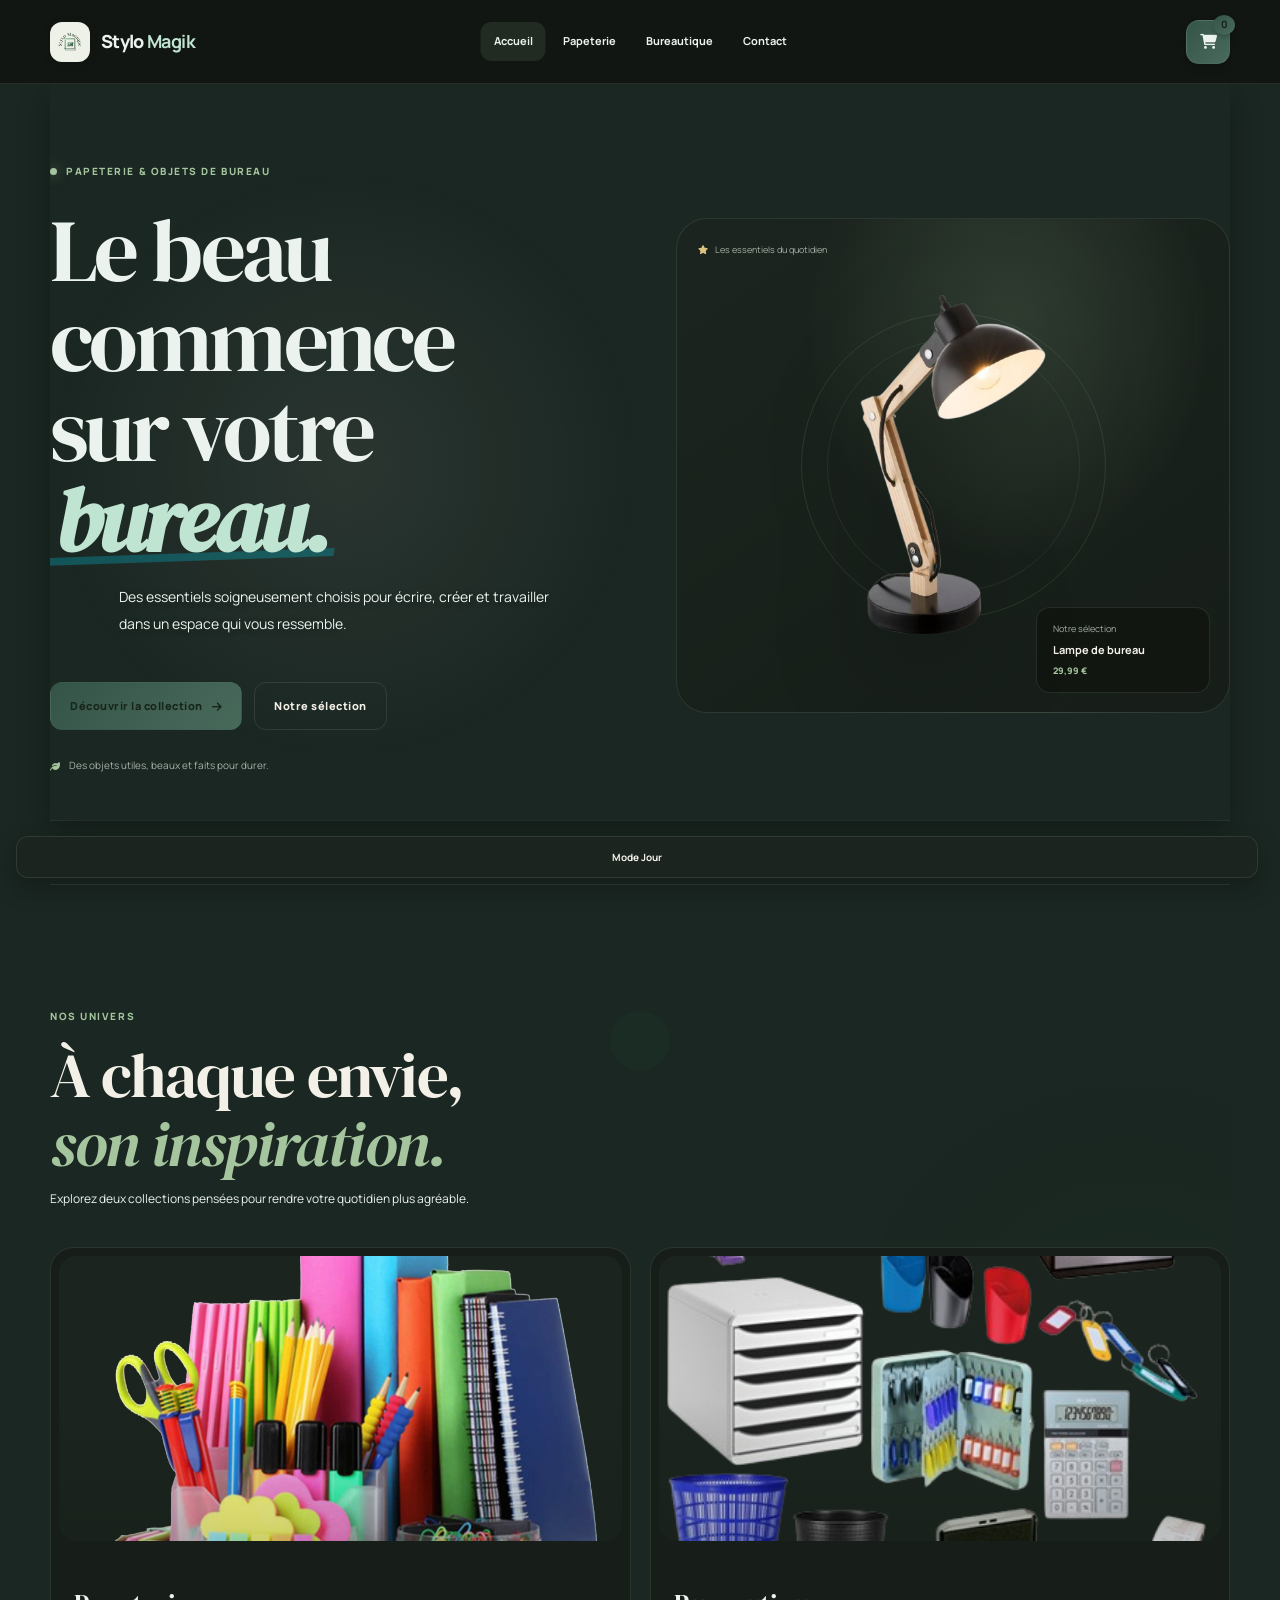
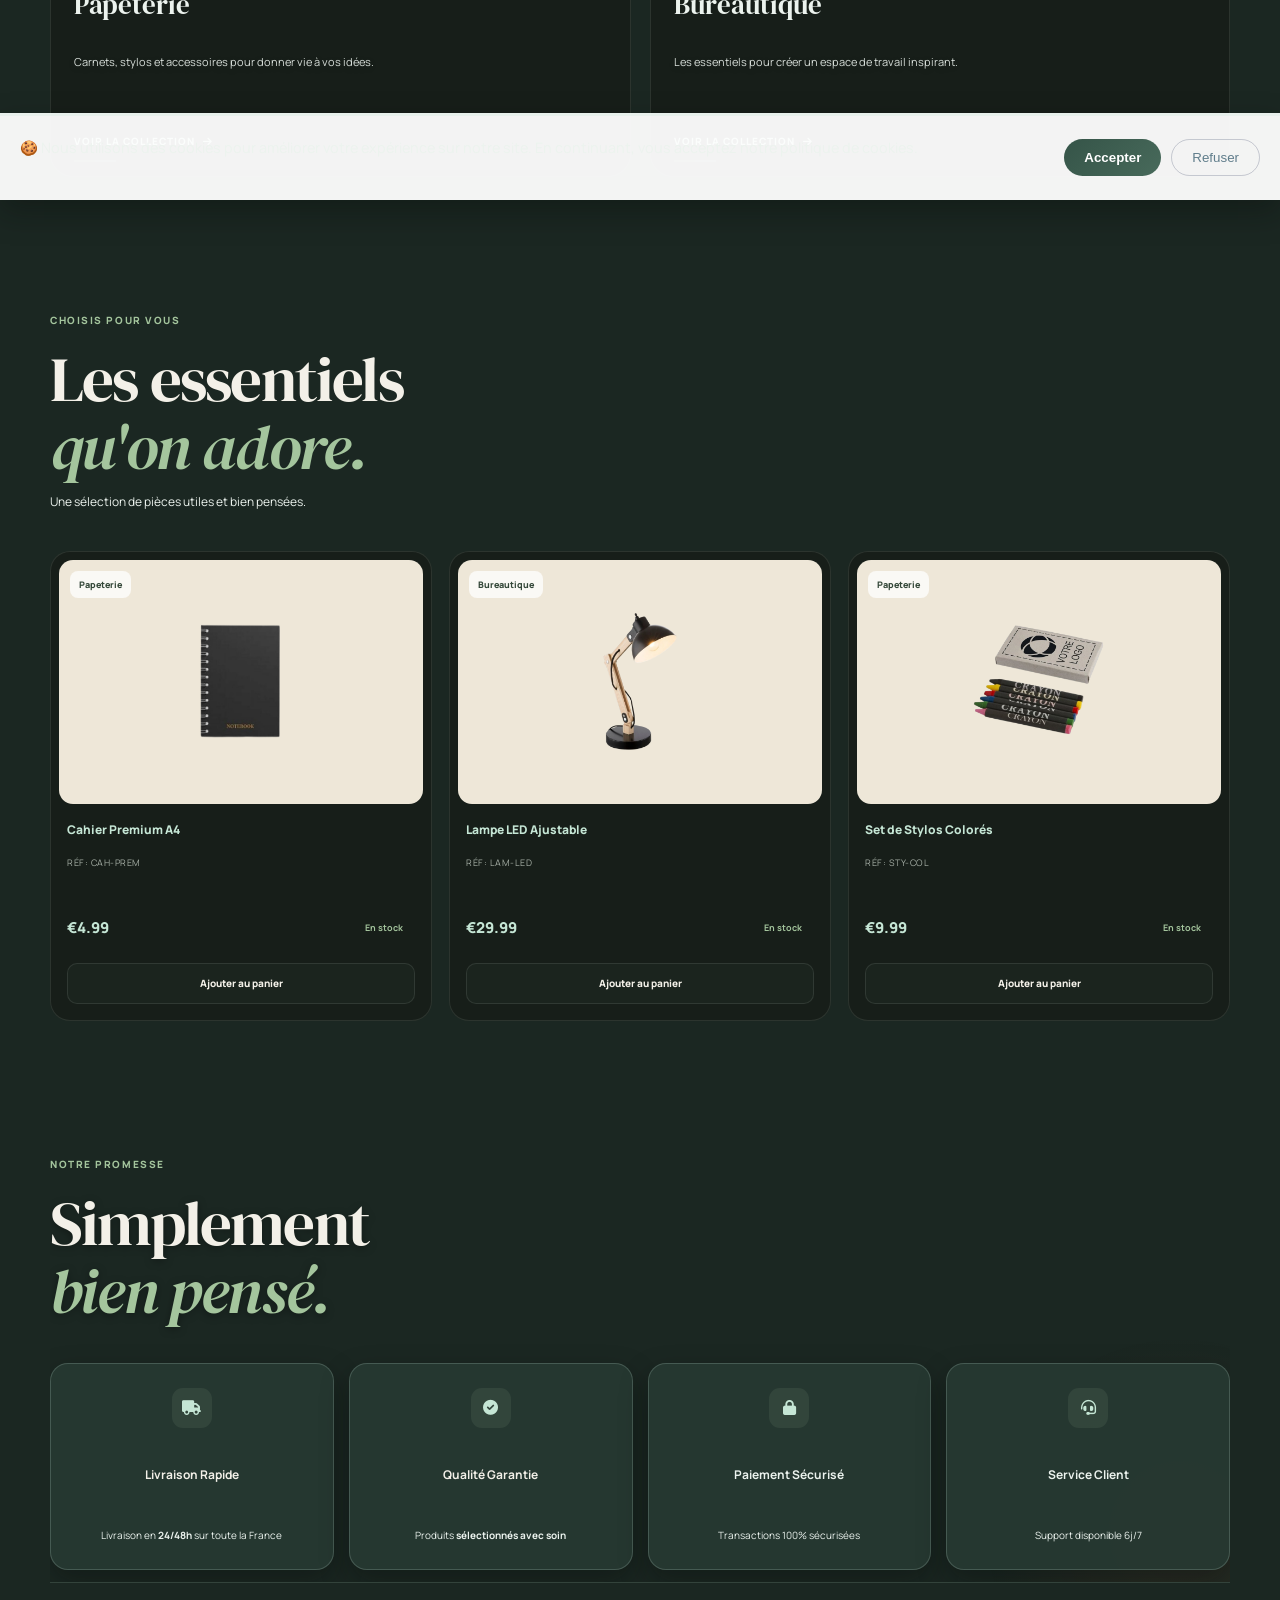
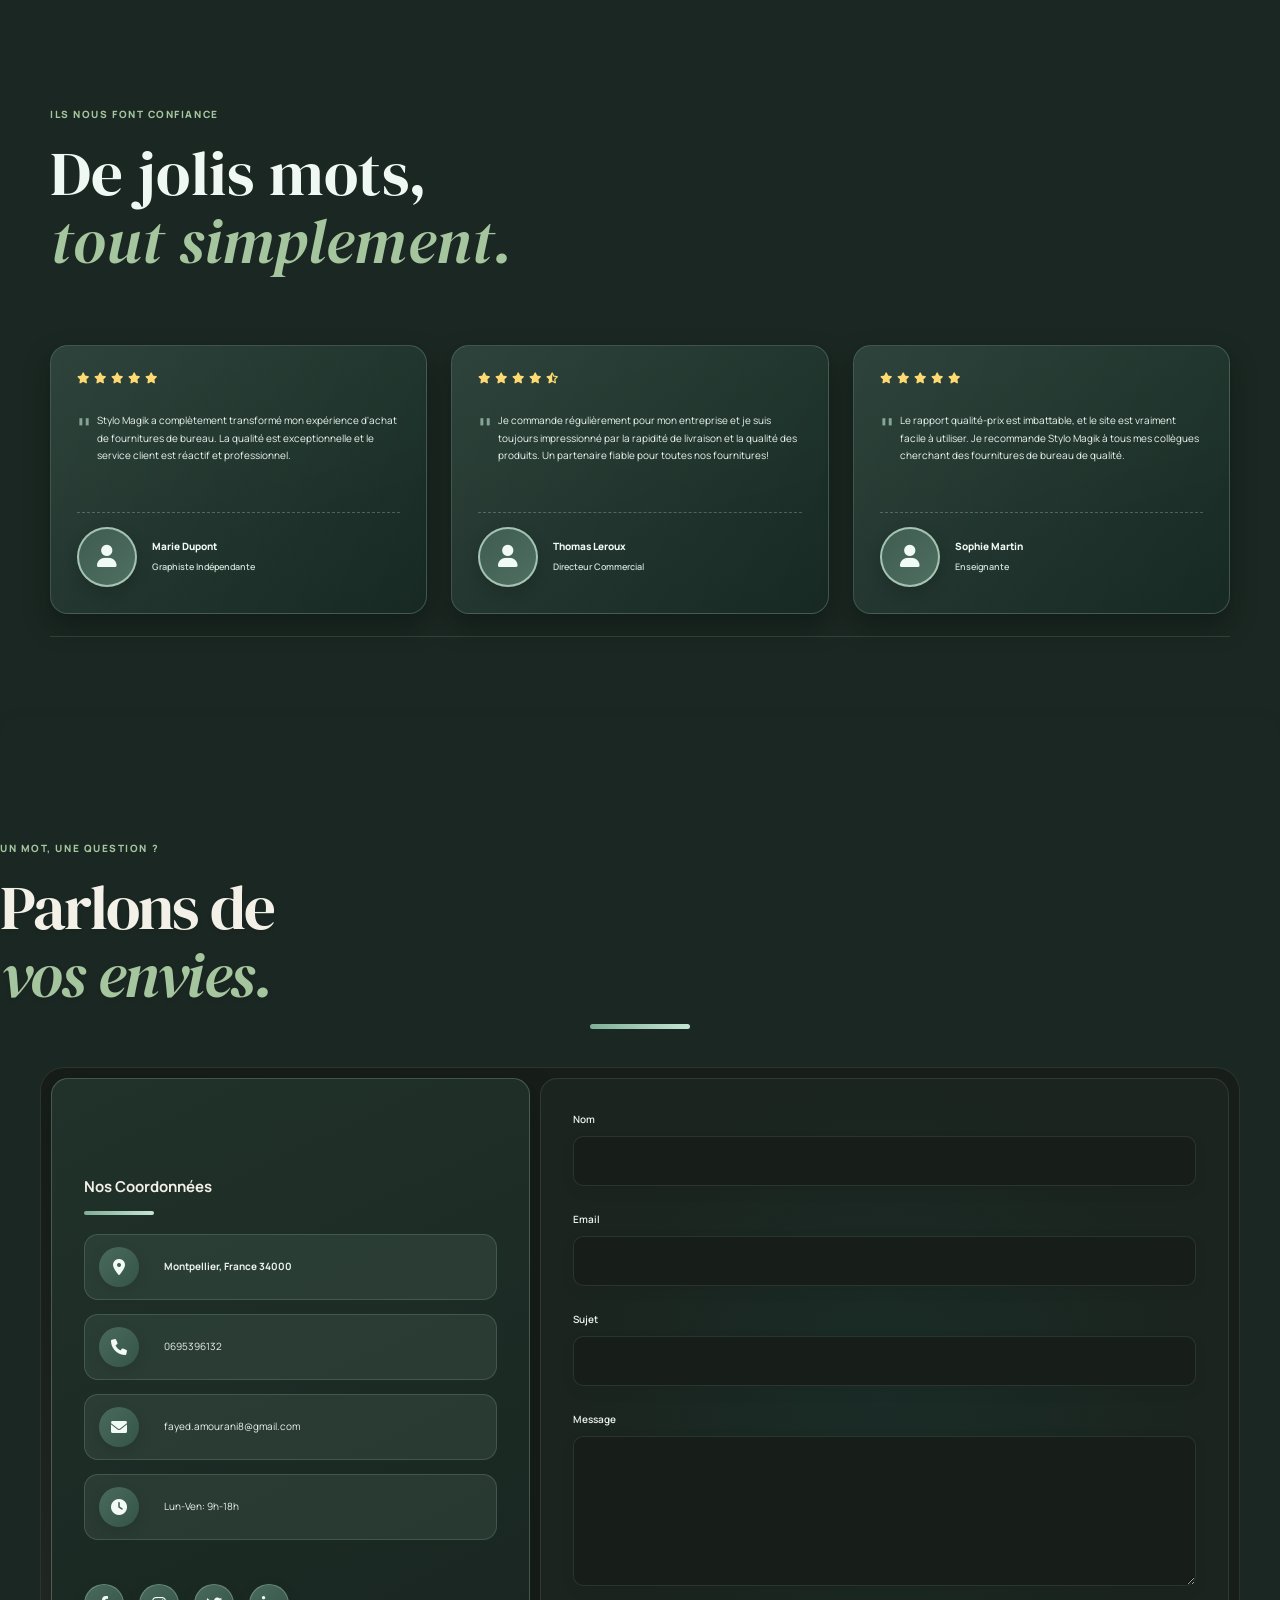
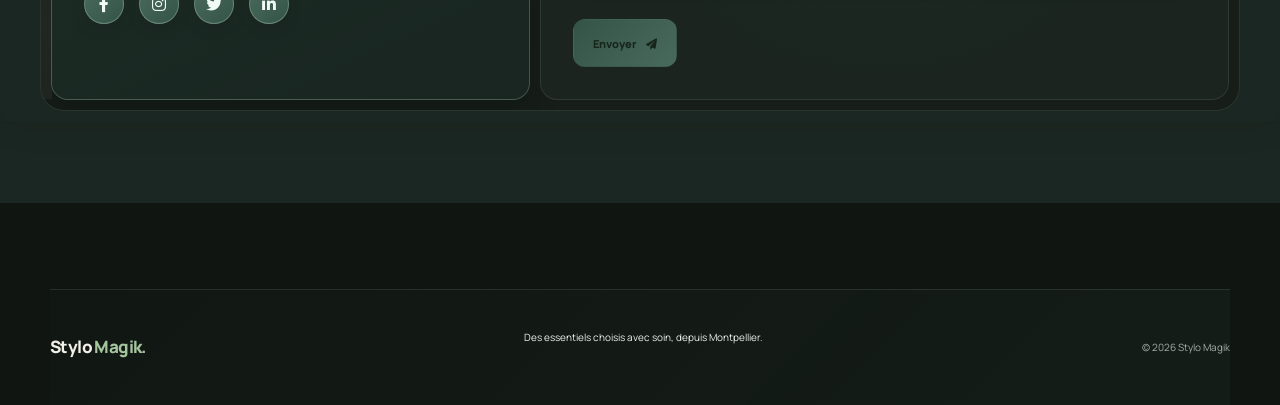
==== commit 8954008c: "Refonte design des projets e-commerce et galerie photo" ====
--- a/ecommerce/index.html
+++ b/ecommerce/index.html
@@ -4,12 +4,14 @@
     <meta charset="UTF-8">
     <meta name="viewport" content="width=device-width, initial-scale=1.0">
     <meta name="description" content="Découvrez une large sélection de papeterie et bureautique sur notre site. Achetez des produits de qualité à prix compétitifs." />
-    <title>Stylo Magik- Accueil</title>
+    <title>Stylo Magik — L'art de bien travailler</title>
     <link rel="stylesheet" href="./Styles/styles.css">
     <link rel="stylesheet" href="https://cdnjs.cloudflare.com/ajax/libs/font-awesome/6.0.0/css/all.min.css">
     <link rel="preconnect" href="https://fonts.googleapis.com">
     <link rel="preconnect" href="https://fonts.gstatic.com" crossorigin>
     <link href="https://fonts.googleapis.com/css2?family=Montserrat:wght@300;400;500;600;700;800&family=Playfair+Display:wght@500;600;700&display=swap" rel="stylesheet">
+    <link href="https://fonts.googleapis.com/css2?family=Manrope:wght@400;500;600;700;800&family=DM+Serif+Display:ital@0;1&display=swap" rel="stylesheet">
+    <link rel="stylesheet" href="./Styles/redesign.css?v=atelier-20260825">
     <style>
         .blue-theme-background {
             background-color: var(--background-color);
@@ -19,7 +21,7 @@
         }
     </style>
 </head>
-<body class="blue-theme-background theme-night">
+<body class="blue-theme-background theme-night shop-premium shop-home">
     <div class="fixed-logo">
         <a href="./index.html">
             <img src="./Images/Logo.png" alt="Logo Stylo Magique" class="logo-img">
@@ -55,22 +57,37 @@
 
     <main>
         <h1 class="visually-hidden">Accueil - Stylo Magik</h1>
-        <section class="hero blue-gradient-bg">
+        <section class="hero blue-gradient-bg shop-hero">
             <div class="hero-particles">
                 <span></span>
             </div>
             <div class="hero-content">
-                <h2 class="hero-title">Bienvenue chez <strong>Stylo <span class="highlight">Magik</span></strong></h2>
-                <p>Votre destination pour tous vos besoins en <strong>papeterie</strong> et <strong>bureautique</strong></p>
+                <span class="shop-eyebrow"><span></span> Papeterie & objets de bureau</span>
+                <h2 class="hero-title">Le beau commence<br>sur votre <span class="highlight">bureau.</span></h2>
+                <p>Des essentiels soigneusement choisis pour écrire, créer et travailler dans un espace qui vous ressemble.</p>
                 <div class="hero-buttons">
-                    <a href="#categories" class="cta-button">Découvrir nos produits</a>
-                    <a href="#contact" class="cta-button secondary">Nous contacter</a>
-                </div>
-            </div>
-        </section>
-
-        <section id="categories" class="categories blue-gradient-bg">
-            <h2>Nos Catégories</h2>
+                    <a href="#categories" class="cta-button">Découvrir la collection <i class="fas fa-arrow-right"></i></a>
+                    <a href="#selection" class="cta-button secondary">Notre sélection</a>
+                </div>
+                <div class="shop-hero-note"><i class="fas fa-leaf"></i> Des objets utiles, beaux et faits pour durer.</div>
+            </div>
+            <div class="shop-hero-visual" aria-hidden="true">
+                <div class="shop-hero-halo"></div>
+                <img class="shop-hero-lamp" src="./Images/products/bureautique/lampe-bureau.png" alt="">
+                <div class="shop-hero-product-label"><span>Notre sélection</span><strong>Lampe de bureau</strong><span>29,99 €</span></div>
+                <div class="shop-hero-floating-note"><i class="fas fa-star"></i> Les essentiels du quotidien</div>
+            </div>
+        </section>
+
+        <div class="shop-trust-strip">
+            <span><i class="fas fa-truck-fast"></i> Livraison 24/48h</span>
+            <span><i class="fas fa-shield-heart"></i> Qualité sélectionnée</span>
+            <span><i class="fas fa-lock"></i> Paiement sécurisé</span>
+            <span><i class="fas fa-box-open"></i> Expédition soignée</span>
+        </div>
+
+        <section id="categories" class="categories blue-gradient-bg shop-section">
+            <div class="shop-section-heading"><span class="shop-eyebrow">Nos univers</span><h2>À chaque envie,<br><span>son inspiration.</span></h2><p>Explorez deux collections pensées pour rendre votre quotidien plus agréable.</p></div>
             <div class="category-grid">
                 <a href="./pages/papeterie.html" class="category-card">
                     <div class="category-image">
@@ -79,8 +96,8 @@
                     </div>
                     <div class="category-content">
                         <h3>Papeterie</h3>
-                        <p>Découvrez notre sélection de produits de papeterie de qualité</p>
-                        <span class="category-link">Explorer <i class="fas fa-arrow-right"></i></span>
+                        <p>Carnets, stylos et accessoires pour donner vie à vos idées.</p>
+                        <span class="category-link">Voir la collection <i class="fas fa-arrow-right"></i></span>
                     </div>
                 </a>
                 <a href="./pages/bureautique.html" class="category-card">
@@ -90,15 +107,24 @@
                     </div>
                     <div class="category-content">
                         <h3>Bureautique</h3>
-                        <p>Équipez votre bureau avec nos produits professionnels</p>
-                        <span class="category-link">Explorer <i class="fas fa-arrow-right"></i></span>
+                        <p>Les essentiels pour créer un espace de travail inspirant.</p>
+                        <span class="category-link">Voir la collection <i class="fas fa-arrow-right"></i></span>
                     </div>
                 </a>
             </div>
         </section>
 
-        <section class="advantages blue-gradient-bg">
-            <h2>Pourquoi Nous Choisir ?</h2>
+        <section id="selection" class="shop-featured shop-section">
+            <div class="shop-section-heading"><span class="shop-eyebrow">Choisis pour vous</span><h2>Les essentiels<br><span>qu'on adore.</span></h2><p>Une sélection de pièces utiles et bien pensées.</p></div>
+            <div class="product-grid shop-featured-grid">
+                <article class="product-card"><div class="image-container"><span class="shop-product-badge">Papeterie</span><img src="./Images/products/papeterie/cahier-premium.png" alt="Cahier premium noir"></div><div class="product-info"><h3>Cahier Premium A4</h3><p class="product-reference">RÉF: CAH-PREM</p><div class="price-stock-container"><span class="price">€4.99</span><span class="stock-status">En stock</span></div><button class="add-to-cart">Ajouter au panier</button></div></article>
+                <article class="product-card"><div class="image-container"><span class="shop-product-badge">Bureautique</span><img src="./Images/products/bureautique/lampe-bureau.png" alt="Lampe de bureau LED ajustable"></div><div class="product-info"><h3>Lampe LED Ajustable</h3><p class="product-reference">RÉF: LAM-LED</p><div class="price-stock-container"><span class="price">€29.99</span><span class="stock-status">En stock</span></div><button class="add-to-cart">Ajouter au panier</button></div></article>
+                <article class="product-card"><div class="image-container"><span class="shop-product-badge">Papeterie</span><img src="./Images/products/papeterie/stylos-couleur.png" alt="Ensemble de stylos colorés"></div><div class="product-info"><h3>Set de Stylos Colorés</h3><p class="product-reference">RÉF: STY-COL</p><div class="price-stock-container"><span class="price">€9.99</span><span class="stock-status">En stock</span></div><button class="add-to-cart">Ajouter au panier</button></div></article>
+            </div>
+        </section>
+
+        <section class="advantages blue-gradient-bg shop-section">
+            <div class="shop-section-heading"><span class="shop-eyebrow">Notre promesse</span><h2>Simplement<br><span>bien pensé.</span></h2></div>
             <div class="advantages-grid">
                 <div class="advantage-card">
                     <i class="fas fa-truck"></i>
@@ -123,8 +149,8 @@
             </div>
         </section>
 
-        <section class="testimonials blue-gradient-bg">
-            <h2>Nos Clients Témoignent</h2>
+        <section class="testimonials blue-gradient-bg shop-section">
+            <div class="shop-section-heading"><span class="shop-eyebrow">Ils nous font confiance</span><h2>De jolis mots,<br><span>tout simplement.</span></h2></div>
             <div class="testimonials-container">
                 <div class="testimonial-card">
                     <div class="testimonial-rating">
@@ -182,8 +208,8 @@
             </div>
         </section>
 
-        <section id="contact" class="contact-section blue-gradient-bg visible-section">
-            <h2>Nous Contacter</h2>
+        <section id="contact" class="contact-section blue-gradient-bg visible-section shop-section">
+            <div class="shop-section-heading"><span class="shop-eyebrow">Un mot, une question ?</span><h2>Parlons de<br><span>vos envies.</span></h2></div>
             <div class="contact-container">
                 <div class="contact-info">
                     <h3><strong>Nos Coordonnées</strong></h3>
@@ -228,8 +254,10 @@
         <div style="margin: 50px 0;"></div>
     </main>
 
-    <footer class="blue-gradient-bg">
-        <p>&copy; 2024 Stylo Magik - Tous droits réservés</p>
+    <footer class="blue-gradient-bg shop-footer">
+        <a class="shop-footer-brand" href="./index.html">Stylo <span>Magik.</span></a>
+        <p>Des essentiels choisis avec soin, depuis Montpellier.</p>
+        <span>© 2026 Stylo Magik</span>
     </footer>
 
     <div id="back-to-top">
@@ -249,6 +277,7 @@
     <script src="./scripts/back-to-top.js"></script>
     <script src="./scripts/header-scroll.js"></script>
     <script src="./scripts/theme-toggle.js"></script>
+    <script src="./scripts/redesign.js?v=atelier-20260825"></script>
     <script>
         // Back to top functionality
         document.addEventListener('DOMContentLoaded', function() {
--- a/ecommerce/Styles/redesign.css
+++ b/ecommerce/Styles/redesign.css
@@ -0,0 +1,1225 @@
+/* Stylo Magik — boutique éditoriale, sobre et entièrement responsive. */
+
+body.shop-premium {
+    --atelier-bg: #101511;
+    --atelier-surface: #171e19;
+    --atelier-surface-soft: #1b241e;
+    --atelier-panel: #202b23;
+    --atelier-text: #f3f0e8;
+    --atelier-muted: #a6afa6;
+    --atelier-accent: #a4c59d;
+    --atelier-accent-dark: #83a97c;
+    --atelier-cream: #eee7d8;
+    --atelier-border: rgba(217, 229, 215, 0.11);
+    --atelier-shadow: 0 24px 80px rgba(0, 0, 0, 0.17);
+    --atelier-width: min(1180px, calc(100% - 64px));
+    overflow-x: clip;
+    background: var(--atelier-bg) !important;
+    color: var(--atelier-text);
+    font-family: "Manrope", sans-serif;
+    -webkit-font-smoothing: antialiased;
+}
+
+body.shop-premium.theme-day {
+    --atelier-bg: #f6f3ec;
+    --atelier-surface: #fffdfa;
+    --atelier-surface-soft: #efebe2;
+    --atelier-panel: #e9e6de;
+    --atelier-text: #1e2720;
+    --atelier-muted: #747b72;
+    --atelier-accent: #52735a;
+    --atelier-accent-dark: #425f49;
+    --atelier-cream: #f2ecdf;
+    --atelier-border: rgba(56, 71, 58, 0.12);
+    --atelier-shadow: 0 22px 70px rgba(60, 53, 38, 0.09);
+}
+
+.shop-premium .fixed-logo,
+.shop-premium .hero-particles,
+.shop-premium .hero-content::before,
+.shop-premium .hero-title::after,
+.shop-premium .blue-gradient-bg::before,
+.shop-premium .category-header::before,
+.shop-premium .category-header::after,
+.shop-premium .category-header .header-content::before,
+.shop-premium .category-content h3::after,
+.shop-premium .product-card::before,
+.shop-premium .cart-page::before {
+    display: none !important;
+}
+
+.shop-premium .blue-gradient-bg,
+.shop-premium .blue-theme-background {
+    background: transparent !important;
+}
+
+body.shop-premium > header {
+    position: fixed;
+    z-index: 1000;
+    top: 0;
+    display: flex;
+    min-height: 84px;
+    padding: 0 max(32px, calc((100vw - 1180px) / 2));
+    align-items: center;
+    justify-content: space-between;
+    background: color-mix(in srgb, var(--atelier-bg) 88%, transparent) !important;
+    border-bottom: 1px solid var(--atelier-border) !important;
+    box-shadow: none !important;
+    backdrop-filter: blur(18px);
+}
+
+.shop-premium .top-header {
+    display: contents;
+}
+
+.shop-premium .logo,
+.shop-premium .logo a {
+    gap: 11px;
+}
+
+.shop-premium .logo img {
+    width: 40px;
+    height: 40px;
+    padding: 4px;
+    object-fit: contain;
+    background: #eef1e8;
+    border-radius: 12px;
+}
+
+.shop-premium .logo h1 {
+    color: var(--atelier-text);
+    font-family: "Manrope", sans-serif;
+    font-size: 18px;
+    font-weight: 800;
+    letter-spacing: -0.65px;
+    text-shadow: none;
+}
+
+.shop-premium .logo-accent {
+    color: var(--atelier-accent);
+}
+
+.shop-premium .logo-accent::after,
+.shop-premium nav a::after {
+    display: none;
+}
+
+.shop-premium > header nav {
+    position: absolute;
+    left: 50%;
+    padding: 0;
+    transform: translateX(-50%);
+}
+
+.shop-premium > header nav ul {
+    align-items: center;
+    gap: 4px;
+}
+
+.shop-premium > header nav a {
+    display: inline-flex;
+    min-height: 39px;
+    padding: 0 13px;
+    align-items: center;
+    background: transparent;
+    border: 0;
+    border-radius: 11px;
+    color: var(--atelier-muted);
+    font-size: 11px;
+    font-weight: 700;
+    text-decoration: none;
+}
+
+.shop-premium > header nav a.active,
+.shop-premium > header nav a:hover {
+    background: rgba(154, 184, 149, 0.12);
+    color: var(--atelier-accent);
+}
+
+.shop-premium .user-actions {
+    margin-left: auto;
+}
+
+.shop-premium .cart-icon {
+    position: relative;
+    display: grid;
+    width: 44px;
+    height: 44px;
+    place-items: center;
+    background: var(--atelier-surface-soft);
+    border: 1px solid var(--atelier-border);
+    border-radius: 13px;
+    color: var(--atelier-text);
+    font-size: 15px;
+}
+
+.shop-premium .cart-count {
+    top: -6px;
+    right: -6px;
+    min-width: 20px;
+    height: 20px;
+    background: var(--atelier-accent);
+    color: #102016;
+    font-size: 10px;
+}
+
+.shop-premium .menu-toggle {
+    color: var(--atelier-text);
+}
+
+.shop-premium > main {
+    width: 100%;
+    margin-top: 0 !important;
+    padding-top: 84px;
+}
+
+body.shop-premium .shop-hero {
+    position: relative;
+    display: grid;
+    width: var(--atelier-width);
+    min-height: 680px;
+    margin: 0 auto;
+    padding: 72px 0 46px;
+    align-items: center;
+    background: transparent !important;
+    gap: 38px;
+    grid-template-columns: 1.03fr 0.97fr;
+}
+
+.shop-premium .hero-content {
+    z-index: 2;
+    width: 100%;
+    max-width: 600px;
+    padding: 0;
+    background: transparent;
+    border: 0;
+    border-radius: 0;
+    box-shadow: none;
+    backdrop-filter: none;
+    text-align: left;
+}
+
+.shop-premium .shop-eyebrow {
+    display: inline-flex;
+    align-items: center;
+    gap: 9px;
+    color: var(--atelier-accent);
+    font-size: 10px;
+    font-weight: 800;
+    letter-spacing: 1.55px;
+    text-transform: uppercase;
+}
+
+.shop-premium .shop-eyebrow > span {
+    width: 7px;
+    height: 7px;
+    background: var(--atelier-accent);
+    border-radius: 50%;
+    box-shadow: 0 0 13px rgba(164, 197, 157, 0.6);
+}
+
+.shop-premium .hero-title {
+    margin: 23px 0 17px;
+    color: var(--atelier-text);
+    font-family: "DM Serif Display", Georgia, serif;
+    font-size: clamp(54px, 7.3vw, 89px);
+    font-weight: 400;
+    letter-spacing: -3.6px;
+    line-height: 1.01;
+    text-shadow: none;
+}
+
+.shop-premium .hero-title .highlight,
+.shop-premium .shop-section-heading h2 > span,
+.shop-premium .category-header h1 > span,
+.shop-premium .shop-cart-heading h1 > span {
+    color: var(--atelier-accent);
+    font-style: italic;
+}
+
+.shop-premium .hero-content > p {
+    max-width: 450px;
+    color: var(--atelier-muted);
+    font-size: 14px;
+    font-weight: 400;
+    line-height: 1.95;
+}
+
+.shop-premium .hero-buttons {
+    display: flex;
+    margin-top: 28px;
+    justify-content: flex-start;
+    gap: 12px;
+}
+
+.shop-premium .cta-button,
+.shop-premium .submit-button,
+.shop-premium .continue-shopping,
+.shop-premium .checkout-button {
+    display: inline-flex;
+    min-height: 48px;
+    padding: 0 19px;
+    align-items: center;
+    justify-content: center;
+    gap: 9px;
+    background: var(--atelier-accent) !important;
+    border: 1px solid transparent;
+    border-radius: 12px;
+    box-shadow: none !important;
+    color: #17251a !important;
+    font-family: "Manrope", sans-serif;
+    font-size: 11px;
+    font-weight: 800;
+    text-decoration: none;
+}
+
+.shop-premium .cta-button:hover,
+.shop-premium .submit-button:hover {
+    background: var(--atelier-accent-dark) !important;
+    transform: translateY(-2px);
+}
+
+.shop-premium .cta-button.secondary {
+    background: transparent !important;
+    border-color: var(--atelier-border);
+    color: var(--atelier-text) !important;
+}
+
+.shop-premium .shop-hero-note {
+    display: flex;
+    margin-top: 27px;
+    align-items: center;
+    gap: 9px;
+    color: var(--atelier-muted);
+    font-size: 10px;
+}
+
+.shop-premium .shop-hero-note i {
+    color: var(--atelier-accent);
+}
+
+.shop-premium .shop-hero-visual {
+    position: relative;
+    display: grid;
+    min-height: 495px;
+    overflow: hidden;
+    place-items: center;
+    background:
+        radial-gradient(ellipse at 60% 22%, rgba(164, 197, 157, 0.18), transparent 43%),
+        linear-gradient(145deg, var(--atelier-surface-soft), var(--atelier-surface));
+    border: 1px solid var(--atelier-border);
+    border-radius: 31px;
+}
+
+.shop-premium .shop-hero-halo {
+    position: absolute;
+    width: 305px;
+    height: 305px;
+    border: 1px solid rgba(170, 199, 160, 0.13);
+    border-radius: 50%;
+}
+
+.shop-premium .shop-hero-halo::after {
+    position: absolute;
+    inset: 25px;
+    border: 1px solid rgba(170, 199, 160, 0.1);
+    border-radius: 50%;
+    content: "";
+}
+
+.shop-premium .shop-hero-lamp {
+    position: relative;
+    z-index: 1;
+    width: min(80%, 345px);
+    max-height: 340px;
+    object-fit: contain;
+    filter: drop-shadow(0 25px 48px rgba(0, 0, 0, 0.29));
+    animation: atelierFloat 6s ease-in-out infinite;
+}
+
+.shop-premium .shop-hero-product-label {
+    position: absolute;
+    right: 19px;
+    bottom: 19px;
+    display: grid;
+    min-width: 174px;
+    padding: 13px 16px;
+    gap: 4px;
+    background: color-mix(in srgb, var(--atelier-bg) 82%, transparent);
+    border: 1px solid var(--atelier-border);
+    border-radius: 14px;
+    backdrop-filter: blur(12px);
+}
+
+.shop-premium .shop-hero-product-label > span {
+    color: var(--atelier-muted);
+    font-size: 9px;
+}
+
+.shop-premium .shop-hero-product-label > span:last-child {
+    color: var(--atelier-accent);
+    font-weight: 800;
+}
+
+.shop-premium .shop-hero-product-label > strong {
+    color: var(--atelier-text);
+    font-size: 11px;
+}
+
+.shop-premium .shop-hero-floating-note {
+    position: absolute;
+    top: 23px;
+    left: 21px;
+    display: flex;
+    align-items: center;
+    gap: 7px;
+    color: var(--atelier-muted);
+    font-size: 9px;
+}
+
+.shop-premium .shop-hero-floating-note i {
+    color: #ddc382;
+}
+
+.shop-premium .shop-trust-strip {
+    display: grid;
+    width: var(--atelier-width);
+    margin: 0 auto;
+    padding: 23px 0;
+    border-top: 1px solid var(--atelier-border);
+    border-bottom: 1px solid var(--atelier-border);
+    gap: 16px;
+    grid-template-columns: repeat(4, minmax(0, 1fr));
+}
+
+.shop-premium .shop-trust-strip > span {
+    display: flex;
+    align-items: center;
+    justify-content: center;
+    gap: 8px;
+    color: var(--atelier-muted);
+    font-size: 10px;
+    font-weight: 700;
+}
+
+.shop-premium .shop-trust-strip i {
+    color: var(--atelier-accent);
+}
+
+body.shop-premium .shop-section {
+    width: var(--atelier-width);
+    margin: 0 auto;
+    padding: 116px 0 12px;
+    background: transparent !important;
+}
+
+.shop-premium .shop-section-heading {
+    margin-bottom: 38px;
+    text-align: left;
+}
+
+.shop-premium .shop-section-heading h2,
+.shop-premium .shop-cart-heading h1 {
+    margin: 13px 0 10px;
+    color: var(--atelier-text) !important;
+    font-family: "DM Serif Display", Georgia, serif;
+    font-size: clamp(42px, 5.3vw, 63px);
+    font-weight: 400;
+    letter-spacing: -1.8px;
+    line-height: 1.08;
+    text-align: left;
+}
+
+.shop-premium .shop-section-heading h2::after,
+.shop-premium .shop-cart-heading h1::after,
+.shop-premium .products-section > h2::after {
+    display: none;
+}
+
+.shop-premium .shop-section-heading > p {
+    max-width: 485px;
+    color: var(--atelier-muted);
+    font-size: 12px;
+    line-height: 1.8;
+}
+
+.shop-premium .category-grid {
+    display: grid;
+    gap: 19px;
+    grid-template-columns: repeat(2, minmax(0, 1fr));
+}
+
+.shop-premium .category-card {
+    height: auto !important;
+    min-height: 0;
+    overflow: hidden;
+    padding: 8px;
+    background: var(--atelier-surface);
+    border: 1px solid var(--atelier-border);
+    border-radius: 23px;
+    box-shadow: none;
+    text-decoration: none;
+}
+
+.shop-premium .category-image {
+    position: relative;
+    height: 285px;
+    overflow: hidden;
+    background: var(--atelier-surface-soft);
+    border-radius: 17px;
+}
+
+.shop-premium .category-image img {
+    width: 100%;
+    height: 100%;
+    object-fit: cover;
+    transition: transform 0.7s ease;
+}
+
+.shop-premium .category-card:hover .category-image img {
+    transform: scale(1.065);
+}
+
+.shop-premium .category-overlay {
+    background: linear-gradient(to top, rgba(15, 21, 16, 0.2), transparent 50%);
+}
+
+.shop-premium .category-content {
+    position: static;
+    padding: 21px 15px 16px;
+    text-align: left;
+    transform: none;
+}
+
+.shop-premium .category-content h3 {
+    color: var(--atelier-text);
+    font-family: "DM Serif Display", Georgia, serif;
+    font-size: 27px;
+    font-weight: 400;
+}
+
+.shop-premium .category-content p {
+    margin-top: 5px;
+    color: var(--atelier-muted);
+    font-size: 11px;
+}
+
+.shop-premium .category-link {
+    display: inline-flex;
+    margin-top: 14px;
+    align-items: center;
+    gap: 8px;
+    color: var(--atelier-accent);
+    font-size: 10px;
+    font-weight: 800;
+}
+
+.shop-premium .product-grid,
+.shop-premium .shop-featured-grid {
+    display: grid;
+    max-width: none;
+    margin: 0;
+    padding: 0;
+    gap: 17px;
+    grid-template-columns: repeat(3, minmax(0, 1fr));
+}
+
+.shop-premium .product-card {
+    display: block;
+    overflow: hidden;
+    padding: 8px;
+    background: var(--atelier-surface) !important;
+    border: 1px solid var(--atelier-border) !important;
+    border-radius: 20px !important;
+    box-shadow: none !important;
+    transition: transform 0.32s ease, border-color 0.32s ease;
+}
+
+.shop-premium .product-card:hover {
+    border-color: rgba(164, 197, 157, 0.31) !important;
+    transform: translateY(-5px);
+}
+
+.shop-premium .product-card .image-container {
+    position: relative;
+    display: grid;
+    height: 244px;
+    place-items: center;
+    background: var(--atelier-cream) !important;
+    border-radius: 14px;
+}
+
+.shop-premium .product-card .image-container img {
+    width: min(75%, 190px);
+    height: 192px;
+    object-fit: contain;
+    transition: transform 0.45s ease;
+}
+
+.shop-premium .product-card:hover .image-container img {
+    transform: scale(1.055);
+}
+
+.shop-premium .shop-product-badge {
+    position: absolute;
+    z-index: 1;
+    top: 11px;
+    left: 11px;
+    padding: 6px 9px;
+    background: rgba(255, 255, 255, 0.74);
+    border-radius: 8px;
+    color: #334738;
+    font-size: 9px;
+    font-weight: 800;
+}
+
+.shop-premium .product-info {
+    padding: 16px 8px 8px;
+    text-align: left;
+}
+
+.shop-premium .product-info h3,
+.shop-premium .product-info h3 strong {
+    min-height: 20px;
+    color: var(--atelier-text) !important;
+    font-size: 12px;
+    font-weight: 800;
+}
+
+.shop-premium .product-reference {
+    margin-top: 5px;
+    padding: 0;
+    background: transparent !important;
+    border: 0 !important;
+    color: var(--atelier-muted) !important;
+    font-size: 9px;
+    letter-spacing: 0.5px;
+}
+
+.shop-premium .price-stock-container {
+    display: flex;
+    margin: 15px 0 12px;
+    align-items: center;
+    justify-content: space-between;
+}
+
+.shop-premium .price,
+.shop-premium .price strong {
+    color: var(--atelier-text) !important;
+    font-size: 15px;
+    font-weight: 800;
+}
+
+.shop-premium .stock-status,
+.shop-premium .stock-status strong {
+    background: transparent !important;
+    border: 0 !important;
+    color: var(--atelier-accent) !important;
+    font-size: 9px;
+    font-weight: 700;
+}
+
+.shop-premium .add-to-cart {
+    width: 100%;
+    min-height: 41px;
+    background: var(--atelier-surface-soft) !important;
+    border: 1px solid var(--atelier-border) !important;
+    border-radius: 10px !important;
+    box-shadow: none !important;
+    color: var(--atelier-text) !important;
+    font-family: "Manrope", sans-serif;
+    font-size: 10px;
+    font-weight: 800;
+    cursor: pointer;
+}
+
+.shop-premium .add-to-cart:hover {
+    background: var(--atelier-accent) !important;
+    color: #17251a !important;
+}
+
+.shop-premium .advantages-grid {
+    display: grid;
+    gap: 15px;
+    grid-template-columns: repeat(4, minmax(0, 1fr));
+}
+
+.shop-premium .advantage-card,
+.shop-premium .testimonial-card {
+    padding: 24px 20px;
+    background: var(--atelier-surface);
+    border: 1px solid var(--atelier-border);
+    border-radius: 18px;
+    box-shadow: none;
+    text-align: left;
+}
+
+.shop-premium .advantage-card > i {
+    display: grid;
+    width: 40px;
+    height: 40px;
+    margin: 0 0 17px;
+    place-items: center;
+    background: rgba(164, 197, 157, 0.1);
+    border-radius: 11px;
+    color: var(--atelier-accent);
+    font-size: 15px;
+}
+
+.shop-premium .advantage-card h3,
+.shop-premium .advantage-card h3 strong {
+    color: var(--atelier-text);
+    font-size: 12px;
+}
+
+.shop-premium .advantage-card p {
+    margin-top: 7px;
+    color: var(--atelier-muted);
+    font-size: 10px;
+    line-height: 1.75;
+}
+
+.shop-premium .testimonials-container {
+    display: grid;
+    gap: 15px;
+    grid-template-columns: repeat(3, minmax(0, 1fr));
+}
+
+.shop-premium .testimonial-rating {
+    color: #d9bd78;
+    font-size: 11px;
+}
+
+.shop-premium .testimonial-text {
+    margin: 17px 0;
+    color: var(--atelier-muted);
+    font-size: 10px;
+    line-height: 1.95;
+}
+
+.shop-premium .testimonial-author-name {
+    color: var(--atelier-text);
+    font-size: 10px;
+    font-weight: 800;
+}
+
+.shop-premium .testimonial-author-title {
+    color: var(--atelier-muted);
+    font-size: 9px;
+}
+
+.shop-premium .testimonial-avatar {
+    background: var(--atelier-surface-soft);
+    color: var(--atelier-accent);
+}
+
+.shop-premium .contact-container {
+    display: grid;
+    padding: 10px;
+    background: var(--atelier-surface);
+    border: 1px solid var(--atelier-border);
+    border-radius: 24px;
+    box-shadow: none;
+    gap: 10px;
+    grid-template-columns: 0.82fr 1.18fr;
+}
+
+.shop-premium .contact-info,
+.shop-premium .contact-form {
+    padding: 32px;
+    background: var(--atelier-surface-soft);
+    border: 1px solid var(--atelier-border);
+    border-radius: 17px;
+}
+
+.shop-premium .contact-info h3,
+.shop-premium .contact-info h3 strong {
+    margin-bottom: 19px;
+    color: var(--atelier-text);
+    font-size: 15px;
+}
+
+.shop-premium .contact-info > p {
+    display: flex;
+    margin-bottom: 14px;
+    align-items: center;
+    gap: 10px;
+    color: var(--atelier-muted);
+    font-size: 10px;
+}
+
+.shop-premium .contact-info > p i {
+    color: var(--atelier-accent);
+}
+
+.shop-premium .form-group label {
+    color: var(--atelier-text);
+    font-size: 10px;
+}
+
+.shop-premium .form-group input,
+.shop-premium .form-group textarea {
+    background: var(--atelier-surface) !important;
+    border: 1px solid var(--atelier-border) !important;
+    border-radius: 10px;
+    color: var(--atelier-text) !important;
+}
+
+.shop-premium .shop-footer {
+    display: flex;
+    width: var(--atelier-width);
+    min-height: 116px;
+    margin: 86px auto 0;
+    padding: 22px 0;
+    align-items: center;
+    justify-content: space-between;
+    background: transparent !important;
+    border-top: 1px solid var(--atelier-border);
+}
+
+.shop-premium .shop-footer-brand {
+    color: var(--atelier-text);
+    font-size: 17px;
+    font-weight: 800;
+    letter-spacing: -0.6px;
+    text-decoration: none;
+}
+
+.shop-premium .shop-footer-brand span {
+    color: var(--atelier-accent);
+}
+
+.shop-premium .shop-footer > p,
+.shop-premium .shop-footer > span {
+    color: var(--atelier-muted);
+    font-size: 10px;
+}
+
+.shop-premium .category-header {
+    display: grid;
+    width: var(--atelier-width);
+    min-height: 345px;
+    margin: 35px auto 0;
+    padding: 54px;
+    align-items: center;
+    background:
+        radial-gradient(ellipse at 82% 20%, rgba(152, 187, 148, 0.16), transparent 39%),
+        linear-gradient(125deg, var(--atelier-surface), var(--atelier-surface-soft)) !important;
+    border: 1px solid var(--atelier-border);
+    border-radius: 26px;
+}
+
+.shop-premium .category-header .header-content {
+    max-width: 670px;
+    padding: 0;
+    background: transparent;
+    border: 0;
+    border-radius: 0;
+    box-shadow: none;
+    text-align: left;
+    transform: none;
+    backdrop-filter: none;
+}
+
+.shop-premium .category-header h1 {
+    margin: 16px 0 10px;
+    color: var(--atelier-text) !important;
+    font-family: "DM Serif Display", Georgia, serif;
+    font-size: clamp(47px, 7vw, 80px);
+    font-weight: 400;
+    letter-spacing: -2.7px;
+    line-height: 1.07;
+}
+
+.shop-premium .category-header p,
+.shop-premium .shop-cart-heading > p {
+    max-width: 610px;
+    color: var(--atelier-muted);
+    font-size: 12px;
+    line-height: 1.9;
+}
+
+.shop-premium .shop-category-scroll {
+    display: inline-flex;
+    margin-top: 20px;
+    align-items: center;
+    gap: 9px;
+    color: var(--atelier-accent);
+    font-size: 10px;
+    font-weight: 800;
+    text-decoration: none;
+}
+
+.shop-premium .products-section.shop-section {
+    padding-top: 68px;
+}
+
+.shop-premium .shop-catalog-heading {
+    display: flex;
+    margin-bottom: 27px;
+    align-items: flex-end;
+    justify-content: space-between;
+}
+
+.shop-premium .shop-catalog-heading h2 {
+    margin-top: 8px;
+    color: var(--atelier-text) !important;
+    font-family: "DM Serif Display", Georgia, serif;
+    font-size: 35px;
+    font-weight: 400;
+    text-align: left;
+}
+
+.shop-premium .shop-product-count {
+    color: var(--atelier-muted);
+    font-size: 10px;
+}
+
+.shop-premium .shop-cart-heading {
+    margin-bottom: 37px;
+    text-align: left;
+}
+
+.shop-premium .cart-page {
+    width: var(--atelier-width) !important;
+    max-width: 1180px;
+    min-height: 560px;
+    margin: 127px auto 0 !important;
+    padding: 0 !important;
+    background: transparent !important;
+}
+
+.shop-premium .cart-items,
+.shop-premium .cart-summary,
+.shop-premium .cart-item,
+.shop-premium .empty-cart,
+.shop-premium .empty-cart-message {
+    background: var(--atelier-surface) !important;
+    border: 1px solid var(--atelier-border) !important;
+    border-radius: 17px !important;
+    box-shadow: none !important;
+}
+
+.shop-premium .theme-toggle-btn {
+    right: 22px;
+    bottom: 22px;
+    min-height: 42px;
+    padding: 0 14px;
+    background: var(--atelier-surface-soft) !important;
+    border: 1px solid var(--atelier-border);
+    border-radius: 12px;
+    color: var(--atelier-text);
+    font-family: "Manrope", sans-serif;
+    font-size: 10px;
+    font-weight: 700;
+}
+
+.shop-premium #back-to-top {
+    right: 23px;
+    bottom: 77px;
+    width: 43px;
+    height: 43px;
+    background: var(--atelier-accent) !important;
+    border-radius: 12px;
+    color: #17251a !important;
+}
+
+.shop-premium .shop-reveal {
+    opacity: 0;
+    translate: 0 18px;
+    transition: opacity 0.65s ease, translate 0.72s cubic-bezier(0.22, 1, 0.36, 1);
+    transition-delay: var(--shop-delay, 0ms);
+}
+
+.shop-premium .shop-reveal.is-visible {
+    opacity: 1;
+    translate: 0 0;
+}
+
+@keyframes atelierFloat {
+    0%,
+    100% {
+        translate: 0 0;
+    }
+
+    50% {
+        translate: 0 -9px;
+    }
+}
+
+@media (max-width: 1050px) {
+    body.shop-premium {
+        --atelier-width: min(920px, calc(100% - 44px));
+    }
+
+    .shop-premium > header {
+        padding: 0 23px;
+    }
+
+    .shop-premium > header nav a {
+        padding: 0 9px;
+        font-size: 10px;
+    }
+
+    .shop-premium .shop-hero {
+        min-height: 580px;
+    }
+
+    .shop-premium .shop-hero-visual {
+        min-height: 420px;
+    }
+
+    .shop-premium .advantages-grid {
+        grid-template-columns: repeat(2, minmax(0, 1fr));
+    }
+}
+
+@media (max-width: 768px) {
+    .shop-premium .cart-page {
+        margin: 96px auto 0 !important;
+    }
+
+    body.shop-premium {
+        --atelier-width: calc(100% - 30px);
+    }
+
+    .shop-premium > header {
+        min-height: 69px;
+        padding: 0 15px;
+    }
+
+    .shop-premium > main {
+        margin-top: 0 !important;
+        padding-top: 69px;
+    }
+
+    .shop-premium .logo img {
+        width: 35px;
+        height: 35px;
+    }
+
+    .shop-premium .logo h1 {
+        font-size: 15px;
+    }
+
+    .shop-premium .menu-toggle {
+        order: 2;
+        display: grid !important;
+        width: 38px;
+        height: 38px;
+        margin-left: 11px;
+        place-items: center;
+        background: var(--atelier-surface-soft);
+        border: 1px solid var(--atelier-border);
+        border-radius: 11px;
+    }
+
+    .shop-premium .user-actions {
+        order: 1;
+    }
+
+    .shop-premium > header nav {
+        top: 69px;
+        right: 0;
+        left: 0;
+        padding: 0 !important;
+        transform: none;
+    }
+
+    .shop-premium > header nav ul {
+        position: static;
+        display: none;
+        margin: 0;
+        padding: 10px 15px 14px !important;
+        background: var(--atelier-bg);
+        border-bottom: 1px solid var(--atelier-border);
+        border-radius: 0 !important;
+        box-shadow: none !important;
+    }
+
+    .shop-premium > header nav ul.show {
+        display: grid;
+        grid-template-columns: repeat(2, minmax(0, 1fr));
+    }
+
+    .shop-premium > header nav a {
+        width: 100%;
+        margin: 0 !important;
+        padding: 0 9px !important;
+        justify-content: center;
+        font-size: 10px !important;
+    }
+
+    .shop-premium .shop-hero {
+        min-height: auto !important;
+        padding: 67px 0 39px !important;
+        gap: 32px;
+        grid-template-columns: 1fr;
+    }
+
+    .shop-premium .hero-content {
+        padding: 0 !important;
+    }
+
+    .shop-premium .hero-title {
+        font-size: clamp(48px, 11vw, 72px) !important;
+        line-height: 1.04 !important;
+    }
+
+    .shop-premium .hero-content > p {
+        font-size: 13px !important;
+    }
+
+    .shop-premium .cta-button {
+        width: auto;
+        padding: 0 14px !important;
+        border-radius: 11px !important;
+        font-size: 10px !important;
+    }
+
+    .shop-premium .shop-hero-visual {
+        min-height: 370px;
+    }
+
+    .shop-premium .shop-trust-strip {
+        gap: 13px;
+        grid-template-columns: repeat(2, minmax(0, 1fr));
+    }
+
+    .shop-premium .shop-trust-strip > span {
+        justify-content: flex-start;
+        font-size: 9px;
+    }
+
+    body.shop-premium .shop-section {
+        margin: 0 auto !important;
+        padding: 79px 0 12px !important;
+    }
+
+    .shop-premium .shop-section-heading h2 {
+        margin-bottom: 10px !important;
+        font-size: clamp(39px, 9vw, 54px) !important;
+    }
+
+    .shop-premium .products-section.shop-section {
+        padding-top: 55px !important;
+    }
+
+    .shop-premium .category-grid,
+    .shop-premium .contact-container {
+        grid-template-columns: 1fr;
+    }
+
+    .shop-premium .category-image {
+        height: 235px;
+    }
+
+    .shop-premium .category-content {
+        padding: 18px 12px 14px !important;
+    }
+
+    .shop-premium .category-content h3 {
+        font-size: 24px !important;
+    }
+
+    .shop-premium .advantage-card h3,
+    .shop-premium .advantage-card h3 strong {
+        font-size: 11px !important;
+    }
+
+    .shop-premium .advantage-card p {
+        font-size: 9px !important;
+    }
+
+    .shop-premium .product-grid,
+    .shop-premium .shop-featured-grid {
+        gap: 11px;
+        grid-template-columns: repeat(2, minmax(0, 1fr));
+    }
+
+    .shop-premium .product-card .image-container {
+        height: 180px;
+    }
+
+    .shop-premium .product-card .image-container img {
+        height: 143px;
+    }
+
+    .shop-premium .testimonials-container {
+        grid-template-columns: 1fr;
+    }
+
+    .shop-premium .category-header {
+        min-height: 310px;
+        padding: 35px 24px;
+    }
+
+    .shop-premium .shop-footer {
+        min-height: 150px;
+        flex-direction: column;
+        align-items: flex-start;
+        justify-content: center;
+        gap: 8px;
+    }
+}
+
+@media (max-width: 440px) {
+    .shop-premium .hero-buttons {
+        flex-direction: column;
+        align-items: flex-start;
+    }
+
+    .shop-premium .shop-hero-visual {
+        min-height: 315px;
+    }
+
+    .shop-premium .shop-hero-lamp {
+        max-height: 235px;
+    }
+
+    .shop-premium .advantages-grid {
+        gap: 9px;
+    }
+
+    .shop-premium .advantage-card {
+        padding: 18px 13px;
+    }
+
+    .shop-premium .product-info h3,
+    .shop-premium .product-info h3 strong {
+        font-size: 10px;
+    }
+
+    .shop-premium .product-card .image-container {
+        height: 151px;
+    }
+
+    .shop-premium .product-card .image-container img {
+        height: 118px;
+    }
+
+    .shop-premium .price {
+        font-size: 13px;
+    }
+
+    .shop-premium .stock-status {
+        font-size: 8px;
+    }
+
+    .shop-premium .add-to-cart {
+        min-height: 38px;
+        font-size: 9px;
+    }
+}
+
+@media (prefers-reduced-motion: reduce) {
+    .shop-premium .shop-hero-lamp {
+        animation: none;
+    }
+
+    .shop-premium .shop-reveal {
+        opacity: 1;
+        translate: 0 0;
+        transition: none;
+    }
+}
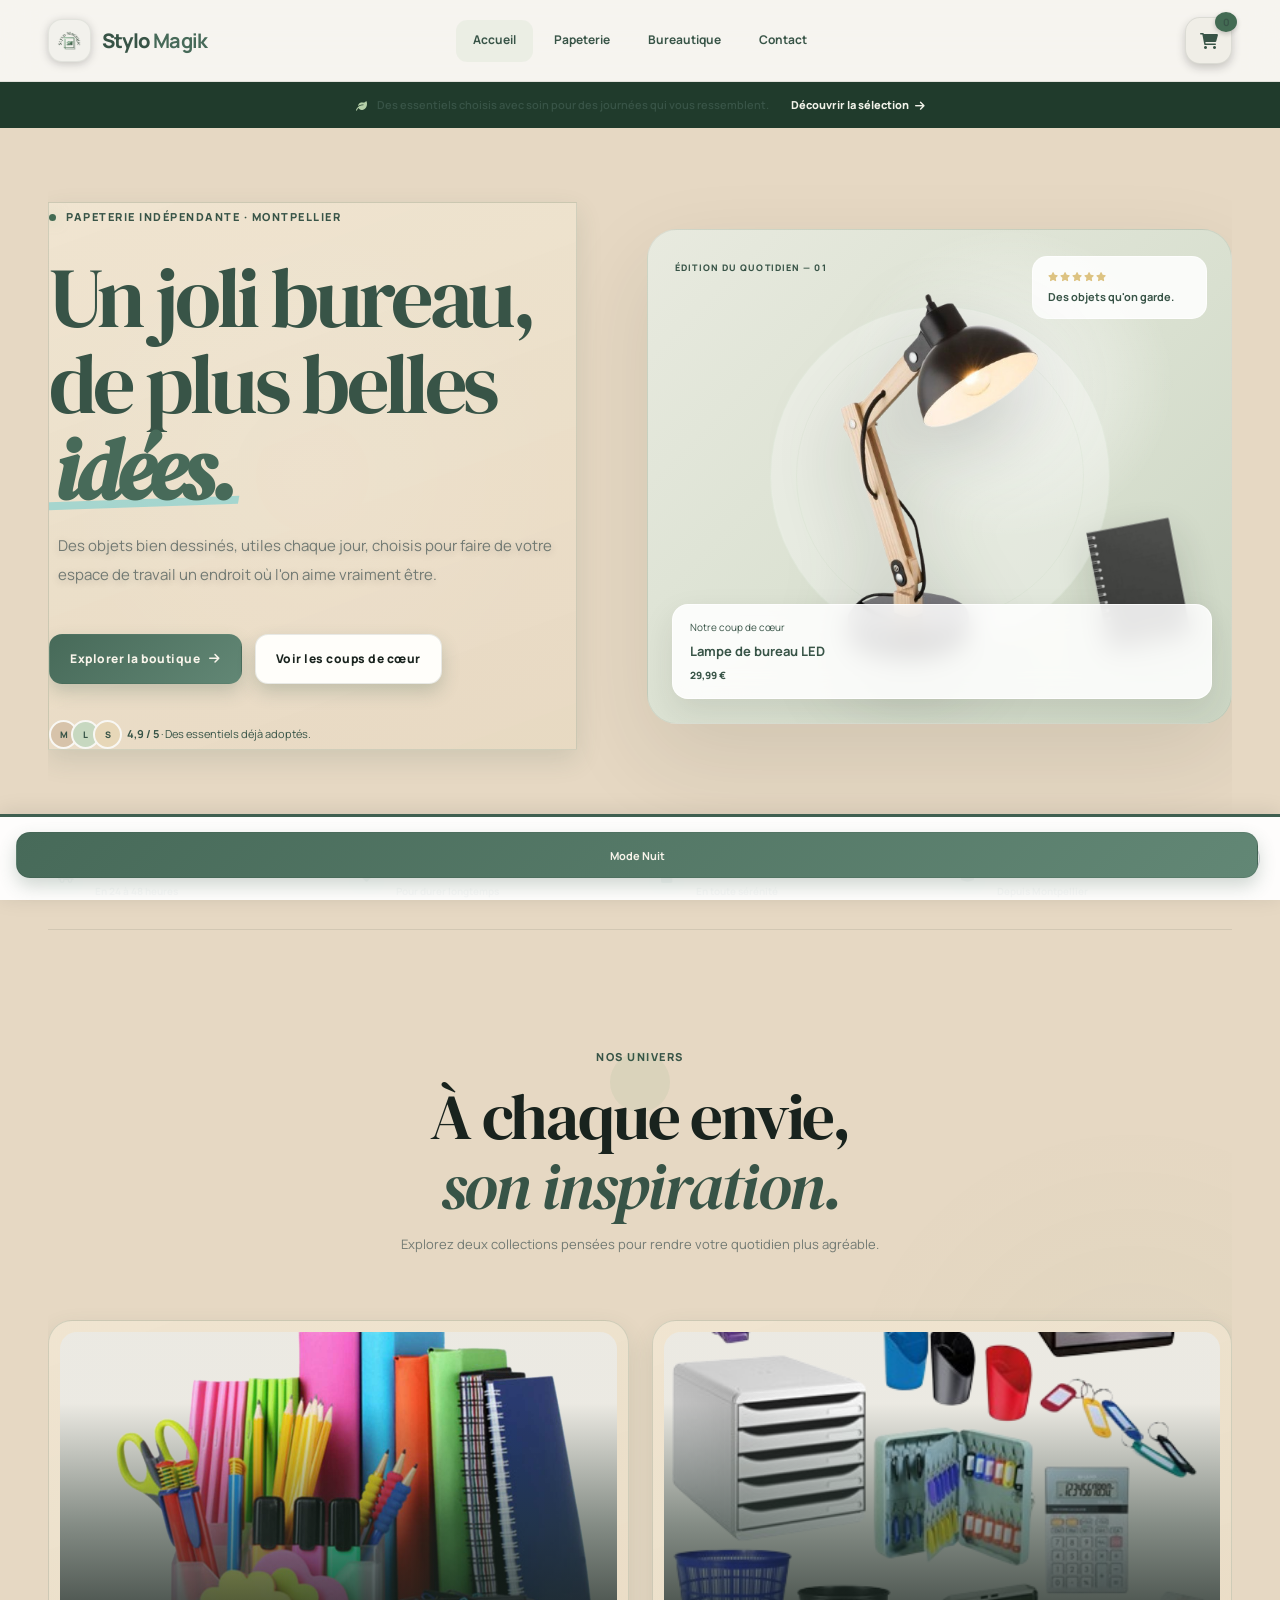
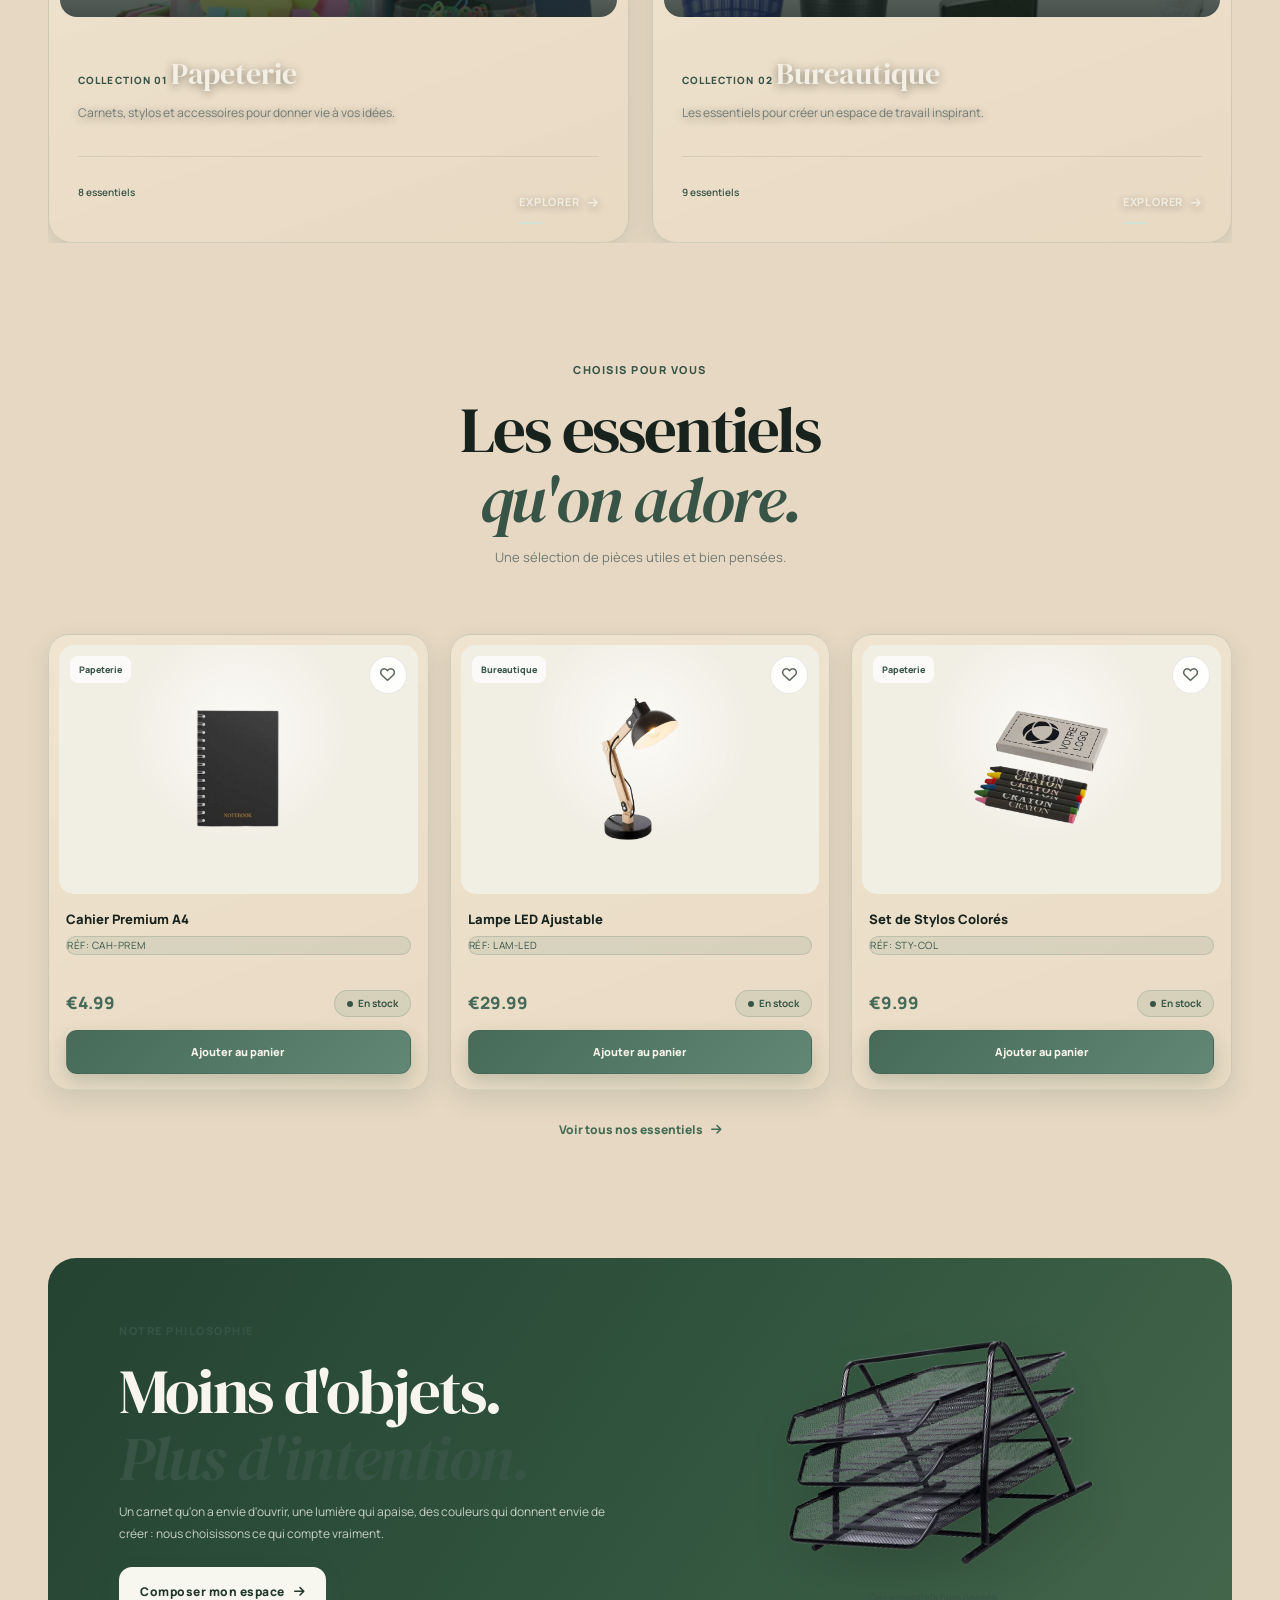
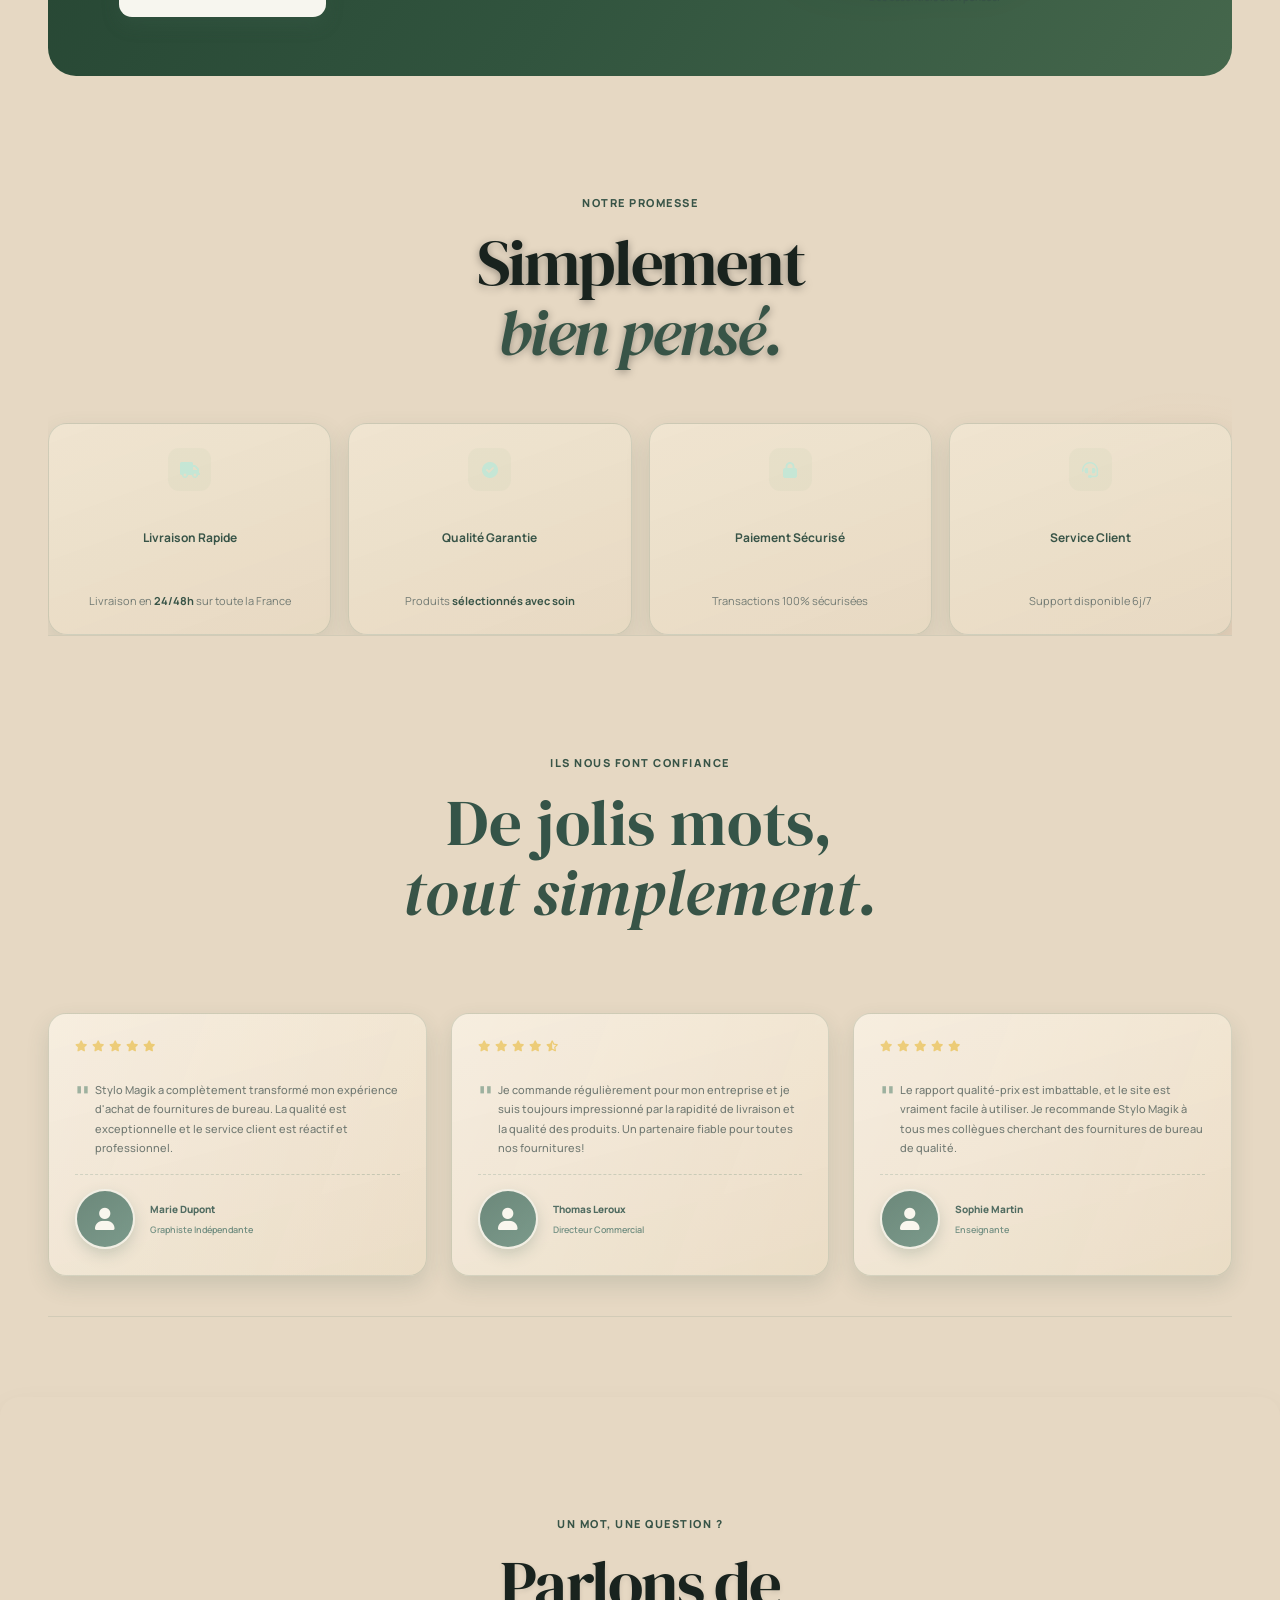
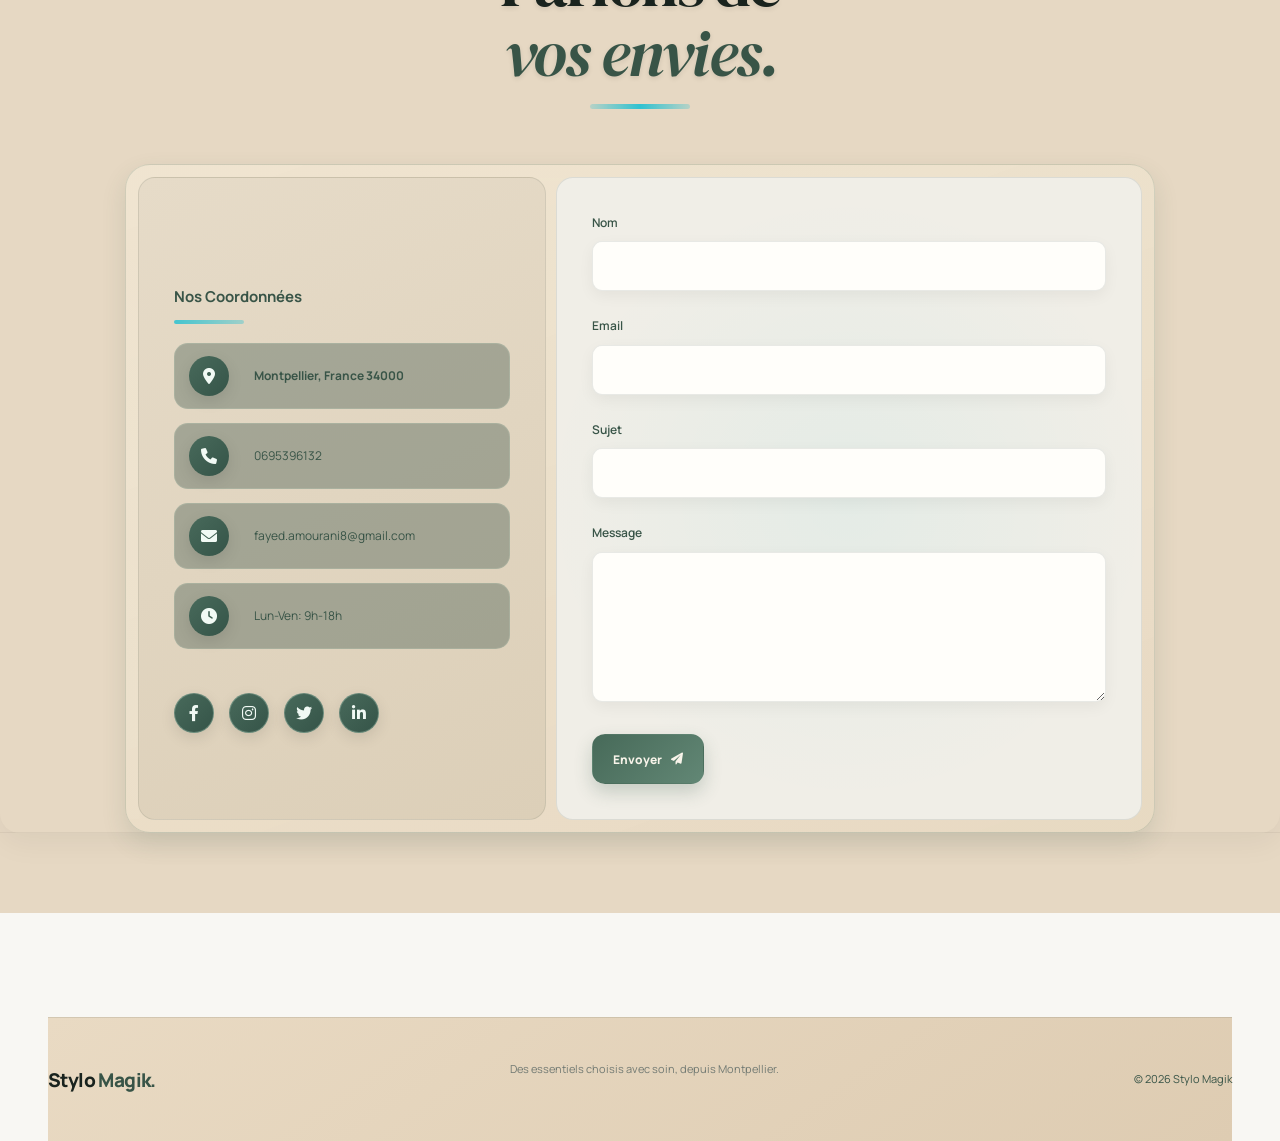
==== commit e0092a89: "Refonte premium de la boutique avec recherche, tri et favoris" ====
--- a/ecommerce/index.html
+++ b/ecommerce/index.html
@@ -11,7 +11,7 @@
     <link rel="preconnect" href="https://fonts.gstatic.com" crossorigin>
     <link href="https://fonts.googleapis.com/css2?family=Montserrat:wght@300;400;500;600;700;800&family=Playfair+Display:wght@500;600;700&display=swap" rel="stylesheet">
     <link href="https://fonts.googleapis.com/css2?family=Manrope:wght@400;500;600;700;800&family=DM+Serif+Display:ital@0;1&display=swap" rel="stylesheet">
-    <link rel="stylesheet" href="./Styles/redesign.css?v=atelier-20260825">
+    <link rel="stylesheet" href="./Styles/redesign.css?v=atelier-signature-20260825">
     <style>
         .blue-theme-background {
             background-color: var(--background-color);
@@ -21,7 +21,7 @@
         }
     </style>
 </head>
-<body class="blue-theme-background theme-night shop-premium shop-home">
+<body class="blue-theme-background theme-day shop-premium shop-home">
     <div class="fixed-logo">
         <a href="./index.html">
             <img src="./Images/Logo.png" alt="Logo Stylo Magique" class="logo-img">
@@ -57,33 +57,36 @@
 
     <main>
         <h1 class="visually-hidden">Accueil - Stylo Magik</h1>
+        <div class="shop-announcement"><i class="fas fa-leaf"></i><span>Des essentiels choisis avec soin pour des journées qui vous ressemblent.</span><a href="#selection">Découvrir la sélection <i class="fas fa-arrow-right"></i></a></div>
         <section class="hero blue-gradient-bg shop-hero">
             <div class="hero-particles">
                 <span></span>
             </div>
             <div class="hero-content">
-                <span class="shop-eyebrow"><span></span> Papeterie & objets de bureau</span>
-                <h2 class="hero-title">Le beau commence<br>sur votre <span class="highlight">bureau.</span></h2>
-                <p>Des essentiels soigneusement choisis pour écrire, créer et travailler dans un espace qui vous ressemble.</p>
+                <span class="shop-eyebrow"><span></span> Papeterie indépendante · Montpellier</span>
+                <h2 class="hero-title">Un joli bureau,<br>de plus belles <span class="highlight">idées.</span></h2>
+                <p>Des objets bien dessinés, utiles chaque jour, choisis pour faire de votre espace de travail un endroit où l'on aime vraiment être.</p>
                 <div class="hero-buttons">
-                    <a href="#categories" class="cta-button">Découvrir la collection <i class="fas fa-arrow-right"></i></a>
-                    <a href="#selection" class="cta-button secondary">Notre sélection</a>
-                </div>
-                <div class="shop-hero-note"><i class="fas fa-leaf"></i> Des objets utiles, beaux et faits pour durer.</div>
+                    <a href="#categories" class="cta-button">Explorer la boutique <i class="fas fa-arrow-right"></i></a>
+                    <a href="#selection" class="cta-button secondary">Voir les coups de cœur</a>
+                </div>
+                <div class="shop-hero-note"><span class="shop-hero-avatars" aria-hidden="true"><span>M</span><span>L</span><span>S</span></span><span><strong>4,9 / 5</strong> · Des essentiels déjà adoptés.</span></div>
             </div>
             <div class="shop-hero-visual" aria-hidden="true">
                 <div class="shop-hero-halo"></div>
                 <img class="shop-hero-lamp" src="./Images/products/bureautique/lampe-bureau.png" alt="">
-                <div class="shop-hero-product-label"><span>Notre sélection</span><strong>Lampe de bureau</strong><span>29,99 €</span></div>
-                <div class="shop-hero-floating-note"><i class="fas fa-star"></i> Les essentiels du quotidien</div>
+                <img class="shop-hero-notebook" src="./Images/products/papeterie/cahier-premium.png" alt="">
+                <div class="shop-hero-product-label"><span>Notre coup de cœur</span><strong>Lampe de bureau LED</strong><span>29,99 €</span></div>
+                <div class="shop-hero-floating-note"><span><i class="fas fa-star"></i><i class="fas fa-star"></i><i class="fas fa-star"></i><i class="fas fa-star"></i><i class="fas fa-star"></i></span><strong>Des objets qu'on garde.</strong></div>
+                <span class="shop-hero-edition">Édition du quotidien — 01</span>
             </div>
         </section>
 
         <div class="shop-trust-strip">
-            <span><i class="fas fa-truck-fast"></i> Livraison 24/48h</span>
-            <span><i class="fas fa-shield-heart"></i> Qualité sélectionnée</span>
-            <span><i class="fas fa-lock"></i> Paiement sécurisé</span>
-            <span><i class="fas fa-box-open"></i> Expédition soignée</span>
+            <span><i class="fas fa-truck"></i><strong>Livraison rapide</strong><small>En 24 à 48 heures</small></span>
+            <span><i class="fas fa-heart"></i><strong>Objets sélectionnés</strong><small>Pour durer longtemps</small></span>
+            <span><i class="fas fa-lock"></i><strong>Paiement protégé</strong><small>En toute sérénité</small></span>
+            <span><i class="fas fa-box-open"></i><strong>Préparé avec soin</strong><small>Depuis Montpellier</small></span>
         </div>
 
         <section id="categories" class="categories blue-gradient-bg shop-section">
@@ -95,9 +98,10 @@
                         <div class="category-overlay"></div>
                     </div>
                     <div class="category-content">
+                        <span class="shop-category-number">COLLECTION 01</span>
                         <h3>Papeterie</h3>
                         <p>Carnets, stylos et accessoires pour donner vie à vos idées.</p>
-                        <span class="category-link">Voir la collection <i class="fas fa-arrow-right"></i></span>
+                        <div class="shop-category-footer"><span>8 essentiels</span><span class="category-link">Explorer <i class="fas fa-arrow-right"></i></span></div>
                     </div>
                 </a>
                 <a href="./pages/bureautique.html" class="category-card">
@@ -106,9 +110,10 @@
                         <div class="category-overlay"></div>
                     </div>
                     <div class="category-content">
+                        <span class="shop-category-number">COLLECTION 02</span>
                         <h3>Bureautique</h3>
                         <p>Les essentiels pour créer un espace de travail inspirant.</p>
-                        <span class="category-link">Voir la collection <i class="fas fa-arrow-right"></i></span>
+                        <div class="shop-category-footer"><span>9 essentiels</span><span class="category-link">Explorer <i class="fas fa-arrow-right"></i></span></div>
                     </div>
                 </a>
             </div>
@@ -121,6 +126,12 @@
                 <article class="product-card"><div class="image-container"><span class="shop-product-badge">Bureautique</span><img src="./Images/products/bureautique/lampe-bureau.png" alt="Lampe de bureau LED ajustable"></div><div class="product-info"><h3>Lampe LED Ajustable</h3><p class="product-reference">RÉF: LAM-LED</p><div class="price-stock-container"><span class="price">€29.99</span><span class="stock-status">En stock</span></div><button class="add-to-cart">Ajouter au panier</button></div></article>
                 <article class="product-card"><div class="image-container"><span class="shop-product-badge">Papeterie</span><img src="./Images/products/papeterie/stylos-couleur.png" alt="Ensemble de stylos colorés"></div><div class="product-info"><h3>Set de Stylos Colorés</h3><p class="product-reference">RÉF: STY-COL</p><div class="price-stock-container"><span class="price">€9.99</span><span class="stock-status">En stock</span></div><button class="add-to-cart">Ajouter au panier</button></div></article>
             </div>
+            <a class="shop-view-all" href="./pages/papeterie.html">Voir tous nos essentiels <i class="fas fa-arrow-right"></i></a>
+        </section>
+
+        <section class="shop-editorial" aria-label="Notre manière de choisir">
+            <div class="shop-editorial-content"><span class="shop-eyebrow">Notre philosophie</span><h2>Moins d'objets.<br><span>Plus d'intention.</span></h2><p>Un carnet qu'on a envie d'ouvrir, une lumière qui apaise, des couleurs qui donnent envie de créer : nous choisissons ce qui compte vraiment.</p><a href="./pages/bureautique.html" class="cta-button">Composer mon espace <i class="fas fa-arrow-right"></i></a></div>
+            <div class="shop-editorial-art"><img src="./Images/products/bureautique/porte-documents.png" alt="Porte-documents élégant sélectionné par Stylo Magik"><span>Des essentiels bien pensés.</span></div>
         </section>
 
         <section class="advantages blue-gradient-bg shop-section">
@@ -277,7 +288,7 @@
     <script src="./scripts/back-to-top.js"></script>
     <script src="./scripts/header-scroll.js"></script>
     <script src="./scripts/theme-toggle.js"></script>
-    <script src="./scripts/redesign.js?v=atelier-20260825"></script>
+    <script src="./scripts/redesign.js?v=atelier-signature-20260825"></script>
     <script>
         // Back to top functionality
         document.addEventListener('DOMContentLoaded', function() {
--- a/ecommerce/Styles/redesign.css
+++ b/ecommerce/Styles/redesign.css
@@ -1223,3 +1223,1508 @@
         transition: none;
     }
 }
+
+/* ==========================================================================
+   Collection Signature — système visuel premium et catalogue interactif
+   ========================================================================== */
+
+body.shop-premium.theme-day {
+    --atelier-bg: #f8f7f3;
+    --atelier-surface: #fffefa;
+    --atelier-surface-soft: #f0eee7;
+    --atelier-panel: #e7e4db;
+    --atelier-text: #19231e;
+    --atelier-muted: #727a73;
+    --atelier-accent: #436b53;
+    --atelier-accent-dark: #31543f;
+    --atelier-cream: #f1eee4;
+    --atelier-border: rgba(35, 51, 41, 0.1);
+    --atelier-shadow: 0 24px 70px rgba(53, 48, 35, 0.08);
+    --atelier-width: min(1240px, calc(100% - 96px));
+}
+
+body.shop-premium.theme-night {
+    --atelier-bg: #101512;
+    --atelier-surface: #161d18;
+    --atelier-surface-soft: #1c251f;
+    --atelier-panel: #253028;
+    --atelier-text: #f1f0ea;
+    --atelier-muted: #a1a8a1;
+    --atelier-accent: #a6c99b;
+    --atelier-accent-dark: #8fb485;
+    --atelier-cream: #e9e3d5;
+    --atelier-border: rgba(233, 239, 227, 0.12);
+    --atelier-shadow: 0 26px 80px rgba(0, 0, 0, 0.2);
+    --atelier-width: min(1240px, calc(100% - 96px));
+}
+
+body.shop-premium.theme-day,
+body.shop-premium.theme-night {
+    background: var(--atelier-bg) !important;
+    color: var(--atelier-text) !important;
+    font-size: 15px;
+}
+
+body.shop-premium > header {
+    min-height: 82px;
+    padding: 0 max(48px, calc((100vw - 1240px) / 2));
+    background: color-mix(in srgb, var(--atelier-bg) 92%, transparent) !important;
+}
+
+body.shop-premium .logo img {
+    width: 43px;
+    height: 43px;
+    padding: 5px;
+    background: #f2f1ec;
+    border: 1px solid rgba(44, 62, 48, 0.08);
+    border-radius: 14px;
+}
+
+body.shop-premium .logo h1 {
+    font-size: 20px;
+    letter-spacing: -0.8px;
+}
+
+body.shop-premium > header nav a {
+    min-height: 42px;
+    padding: 0 17px;
+    font-size: 12px;
+}
+
+body.shop-premium .cart-icon {
+    width: 47px;
+    height: 47px;
+    border-radius: 15px;
+    font-size: 16px;
+    transition: background 0.2s ease, transform 0.2s ease;
+}
+
+body.shop-premium .cart-icon:hover {
+    background: var(--atelier-panel);
+    transform: translateY(-2px);
+}
+
+body.shop-premium > main {
+    padding-top: 82px;
+}
+
+.shop-premium .shop-announcement {
+    display: flex;
+    min-height: 46px;
+    padding: 0 24px;
+    align-items: center;
+    justify-content: center;
+    gap: 10px;
+    background: #203b2c;
+    color: rgba(255, 255, 255, 0.88);
+    font-size: 11px;
+    font-weight: 600;
+}
+
+.shop-premium .shop-announcement > i {
+    color: #b5d0a9;
+}
+
+.shop-premium .shop-announcement > a {
+    display: inline-flex;
+    margin-left: 12px;
+    align-items: center;
+    gap: 6px;
+    color: #f1f2e9;
+    font-weight: 800;
+    text-decoration: none;
+}
+
+body.shop-premium .shop-hero {
+    min-height: 688px;
+    padding: 74px 0 72px;
+    gap: 70px;
+    grid-template-columns: minmax(0, 0.95fr) minmax(0, 1.05fr);
+}
+
+.shop-premium .shop-eyebrow {
+    gap: 10px;
+    font-size: 11px;
+    letter-spacing: 1.5px;
+}
+
+body.shop-premium .hero-title {
+    margin: 25px 0 20px;
+    font-size: clamp(63px, 6.6vw, 90px);
+    letter-spacing: -4.2px;
+    line-height: 1.02;
+}
+
+body.shop-premium .hero-content > p {
+    max-width: 510px;
+    color: var(--atelier-muted) !important;
+    font-size: 15px;
+    line-height: 1.9;
+}
+
+.shop-premium .hero-buttons {
+    margin-top: 31px;
+    gap: 13px;
+}
+
+.shop-premium .cta-button,
+.shop-premium .submit-button,
+.shop-premium .continue-shopping,
+.shop-premium .checkout-button {
+    min-height: 50px;
+    padding: 0 20px;
+    border-radius: 13px;
+    font-size: 12px;
+    transition: background 0.2s ease, color 0.2s ease, transform 0.2s ease;
+}
+
+.shop-premium .cta-button.secondary {
+    background: var(--atelier-surface) !important;
+    border-color: var(--atelier-border);
+}
+
+.shop-premium .shop-hero-note {
+    display: flex;
+    margin-top: 36px;
+    align-items: center;
+    gap: 12px;
+    color: var(--atelier-muted);
+    font-size: 11px;
+}
+
+.shop-premium .shop-hero-note strong {
+    color: var(--atelier-text);
+}
+
+.shop-premium .shop-hero-avatars {
+    display: inline-flex;
+}
+
+.shop-premium .shop-hero-avatars > span {
+    display: grid;
+    width: 29px;
+    height: 29px;
+    margin-right: -7px;
+    place-items: center;
+    background: #d7c3aa;
+    border: 2px solid var(--atelier-bg);
+    border-radius: 50%;
+    color: #493a32;
+    font-size: 9px;
+    font-weight: 800;
+}
+
+.shop-premium .shop-hero-avatars > span:nth-child(2) {
+    background: #c7d8c0;
+}
+
+.shop-premium .shop-hero-avatars > span:nth-child(3) {
+    background: #e7d7b8;
+}
+
+.shop-premium .shop-hero-visual {
+    min-height: 495px;
+    overflow: hidden;
+    background:
+        radial-gradient(ellipse at 62% 31%, rgba(255, 255, 255, 0.66), transparent 32%),
+        linear-gradient(135deg, #e8eadf 0%, #d9e0d0 58%, #ccd6c4 100%);
+    border: 1px solid rgba(49, 70, 58, 0.08);
+    border-radius: 30px;
+    box-shadow: 0 34px 90px rgba(40, 48, 37, 0.11);
+}
+
+.shop-premium.theme-night .shop-hero-visual {
+    background:
+        radial-gradient(ellipse at 65% 32%, rgba(178, 203, 164, 0.16), transparent 31%),
+        linear-gradient(140deg, #29372b 0%, #222d24 57%, #1a241d 100%);
+}
+
+.shop-premium .shop-hero-halo {
+    width: 340px;
+    height: 340px;
+    background: rgba(255, 255, 255, 0.32);
+}
+
+.shop-premium .shop-hero-lamp {
+    z-index: 2;
+    width: min(72%, 365px);
+    max-height: 365px;
+    filter: drop-shadow(0 26px 40px rgba(36, 47, 36, 0.24));
+}
+
+.shop-premium .shop-hero-notebook {
+    position: absolute;
+    z-index: 1;
+    right: 34px;
+    bottom: 65px;
+    width: 115px;
+    opacity: 0.9;
+    filter: drop-shadow(0 14px 20px rgba(35, 40, 35, 0.18));
+    transform: rotate(-11deg);
+}
+
+.shop-premium .shop-hero-product-label {
+    z-index: 4;
+    bottom: 24px;
+    left: 24px;
+    min-width: 205px;
+    padding: 14px 17px;
+    background: rgba(255, 255, 255, 0.87);
+    border: 1px solid rgba(255, 255, 255, 0.75);
+    border-radius: 16px;
+    color: #253229;
+    box-shadow: 0 13px 32px rgba(40, 40, 30, 0.1);
+}
+
+.shop-premium .shop-hero-product-label > span {
+    color: #667267;
+    font-size: 10px;
+}
+
+.shop-premium .shop-hero-product-label > strong {
+    color: #202b23;
+    font-size: 13px;
+}
+
+.shop-premium .shop-hero-floating-note {
+    top: 26px;
+    right: 24px;
+    left: auto;
+    display: grid;
+    min-width: 175px;
+    padding: 12px 15px;
+    gap: 4px;
+    background: rgba(255, 255, 255, 0.86);
+    border: 1px solid rgba(255, 255, 255, 0.7);
+    border-radius: 15px;
+    color: #26332a;
+    font-size: 11px;
+}
+
+.shop-premium .shop-hero-floating-note > span {
+    color: #bb9258;
+    font-size: 9px;
+    letter-spacing: 2px;
+}
+
+.shop-premium .shop-hero-edition {
+    position: absolute;
+    top: 30px;
+    left: 27px;
+    color: rgba(48, 62, 51, 0.68);
+    font-size: 9px;
+    font-weight: 800;
+    letter-spacing: 1.1px;
+    text-transform: uppercase;
+}
+
+.shop-premium.theme-night .shop-hero-edition {
+    color: rgba(232, 240, 224, 0.67);
+}
+
+.shop-premium .shop-trust-strip {
+    min-height: 108px;
+    padding: 23px 0;
+    border-top: 1px solid var(--atelier-border);
+    border-bottom: 1px solid var(--atelier-border);
+    gap: 18px;
+}
+
+.shop-premium .shop-trust-strip > span {
+    display: grid;
+    align-items: center;
+    justify-content: start;
+    gap: 2px 11px;
+    grid-template-columns: 36px minmax(0, 1fr);
+    grid-template-rows: auto auto;
+}
+
+.shop-premium .shop-trust-strip > span > i {
+    display: grid;
+    width: 35px;
+    height: 35px;
+    place-items: center;
+    background: color-mix(in srgb, var(--atelier-accent) 10%, transparent);
+    border-radius: 10px;
+    font-size: 13px;
+    grid-row: 1 / 3;
+}
+
+.shop-premium .shop-trust-strip > span > strong {
+    color: var(--atelier-text);
+    font-size: 11px;
+    font-weight: 800;
+}
+
+.shop-premium .shop-trust-strip > span > small {
+    color: var(--atelier-muted);
+    font-size: 10px;
+}
+
+body.shop-premium .shop-section {
+    padding: 118px 0 0;
+}
+
+.shop-premium.shop-home .shop-section-heading {
+    display: grid;
+    margin-bottom: 44px;
+    justify-items: center;
+    text-align: center;
+}
+
+.shop-premium.shop-home .shop-section-heading h2 {
+    margin: 15px 0 11px;
+    text-align: center;
+}
+
+.shop-premium.shop-home .shop-section-heading > p {
+    max-width: 560px;
+    text-align: center;
+}
+
+.shop-premium .shop-section-heading h2,
+.shop-premium .shop-cart-heading h1 {
+    font-size: clamp(45px, 5.1vw, 65px);
+    letter-spacing: -2.2px;
+}
+
+body.shop-premium .shop-section-heading > p,
+body.shop-premium .category-content > p,
+body.shop-premium .advantage-card > p,
+body.shop-premium .testimonial-text,
+body.shop-premium .category-header .header-content > p,
+body.shop-premium .shop-cart-heading > p,
+body.shop-premium .shop-footer > p {
+    color: var(--atelier-muted) !important;
+}
+
+.shop-premium .shop-section-heading > p {
+    font-size: 13px;
+}
+
+.shop-premium .category-grid {
+    gap: 23px;
+}
+
+.shop-premium .category-card {
+    padding: 11px;
+    border-radius: 24px !important;
+    transition: border-color 0.25s ease, box-shadow 0.25s ease, transform 0.25s ease;
+}
+
+.shop-premium .category-card:hover {
+    border-color: color-mix(in srgb, var(--atelier-accent) 34%, transparent);
+    box-shadow: var(--atelier-shadow);
+    transform: translateY(-4px);
+}
+
+.shop-premium .category-image {
+    height: 285px;
+    border-radius: 17px;
+}
+
+.shop-premium .category-content {
+    padding: 24px 18px 17px;
+}
+
+.shop-premium .shop-category-number {
+    color: var(--atelier-accent);
+    font-size: 10px;
+    font-weight: 800;
+    letter-spacing: 1.1px;
+}
+
+.shop-premium .category-content h3 {
+    margin: 7px 0 4px !important;
+    font-size: 30px;
+}
+
+.shop-premium .category-content > p {
+    min-height: 36px;
+    margin: 0;
+    font-size: 12px;
+    line-height: 1.65;
+    text-shadow: none;
+}
+
+.shop-premium .shop-category-footer {
+    display: flex;
+    margin-top: 17px;
+    padding-top: 14px;
+    align-items: center;
+    justify-content: space-between;
+    border-top: 1px solid var(--atelier-border);
+}
+
+.shop-premium .shop-category-footer > span:first-child {
+    color: var(--atelier-muted);
+    font-size: 10px;
+    font-weight: 600;
+}
+
+.shop-premium .shop-category-footer .category-link {
+    margin: 0;
+    font-size: 11px;
+}
+
+.shop-premium .product-grid,
+.shop-premium .shop-featured-grid {
+    gap: 21px;
+}
+
+.shop-premium .product-card {
+    position: relative;
+    display: flex;
+    padding: 10px;
+    flex-direction: column;
+    border-radius: 21px !important;
+}
+
+.shop-premium .product-card[hidden] {
+    display: none !important;
+}
+
+.shop-premium .product-card .image-container {
+    height: 249px;
+    background:
+        radial-gradient(circle at 50% 35%, rgba(255, 255, 255, 0.74), transparent 46%),
+        var(--atelier-cream) !important;
+    border-radius: 15px;
+}
+
+.shop-premium .product-card .image-container img {
+    width: min(76%, 194px);
+    height: 186px;
+}
+
+.shop-premium .product-info {
+    display: flex;
+    min-height: 154px;
+    padding: 16px 7px 5px;
+    flex: 1;
+    flex-direction: column;
+    gap: 0;
+}
+
+.shop-premium .product-info h3,
+.shop-premium .product-info h3 strong {
+    min-height: 21px;
+    font-size: 13px;
+    line-height: 1.5;
+}
+
+.shop-premium .product-reference {
+    margin-top: 5px;
+    color: var(--atelier-muted) !important;
+    font-size: 10px;
+}
+
+.shop-premium .price-stock-container {
+    margin: auto 0 12px;
+    padding-top: 14px;
+}
+
+.shop-premium .price,
+.shop-premium .price strong {
+    font-size: 17px;
+}
+
+.shop-premium .stock-status,
+.shop-premium .stock-status strong {
+    font-size: 10px;
+}
+
+.shop-premium .stock-status::before {
+    content: "";
+    display: inline-block;
+    width: 6px;
+    height: 6px;
+    margin-right: 5px;
+    background: currentColor;
+    border-radius: 50%;
+    vertical-align: middle;
+}
+
+.shop-premium .add-to-cart {
+    min-height: 44px;
+    border-radius: 11px !important;
+    font-size: 11px;
+}
+
+.shop-premium .add-to-cart.is-added {
+    background: var(--atelier-accent) !important;
+    color: #ffffff !important;
+}
+
+.shop-premium .shop-favorite-button {
+    position: absolute;
+    z-index: 5;
+    top: 11px;
+    right: 11px;
+    display: grid;
+    width: 38px;
+    height: 38px;
+    padding: 0;
+    place-items: center;
+    background: rgba(255, 255, 255, 0.9);
+    border: 1px solid rgba(47, 59, 49, 0.11);
+    border-radius: 50%;
+    color: #566258;
+    cursor: pointer;
+    font-size: 15px;
+    transition: background 0.2s ease, color 0.2s ease, transform 0.2s ease;
+}
+
+.shop-premium .shop-favorite-button:hover {
+    transform: scale(1.07);
+}
+
+.shop-premium .shop-favorite-button.is-favorite {
+    background: #f4e8e6;
+    color: #b36061;
+}
+
+.shop-premium .shop-view-all {
+    display: flex;
+    width: fit-content;
+    margin: 30px auto 0;
+    align-items: center;
+    gap: 8px;
+    color: var(--atelier-accent);
+    font-size: 12px;
+    font-weight: 800;
+    text-decoration: none;
+}
+
+.shop-premium .shop-editorial {
+    position: relative;
+    display: grid;
+    width: var(--atelier-width);
+    min-height: 385px;
+    margin: 118px auto 0;
+    padding: 59px 71px;
+    align-items: center;
+    overflow: hidden;
+    background: linear-gradient(125deg, #244331 0%, #31543e 51%, #45674c 100%);
+    border-radius: 28px;
+    gap: 34px;
+    grid-template-columns: 1.1fr 0.9fr;
+}
+
+.shop-premium .shop-editorial-content {
+    position: relative;
+    z-index: 2;
+}
+
+.shop-premium .shop-editorial-content .shop-eyebrow {
+    color: #c6dbbb;
+}
+
+.shop-premium .shop-editorial-content h2 {
+    margin: 16px 0 10px;
+    color: #f7f5ee !important;
+    font-family: "DM Serif Display", Georgia, serif;
+    font-size: clamp(45px, 5vw, 63px);
+    font-weight: 400;
+    letter-spacing: -2px;
+    line-height: 1.05;
+}
+
+.shop-premium .shop-editorial-content h2 > span {
+    color: #c6dbbb;
+    font-style: italic;
+}
+
+body.shop-premium .shop-editorial-content > p {
+    max-width: 490px;
+    margin-bottom: 21px;
+    color: rgba(245, 247, 238, 0.77) !important;
+    font-size: 12px;
+    line-height: 1.9;
+}
+
+.shop-premium .shop-editorial-content .cta-button {
+    background: #f7f6ef !important;
+    color: #203729 !important;
+}
+
+.shop-premium .shop-editorial-art {
+    display: grid;
+    align-items: center;
+    justify-items: center;
+}
+
+.shop-premium .shop-editorial-art > img {
+    width: min(100%, 310px);
+    height: 260px;
+    object-fit: contain;
+    filter: drop-shadow(0 22px 30px rgba(0, 0, 0, 0.21));
+    transform: rotate(-8deg);
+}
+
+.shop-premium .shop-editorial-art > span {
+    color: rgba(248, 247, 241, 0.65);
+    font-size: 10px;
+    font-weight: 600;
+}
+
+.shop-premium .advantages-grid {
+    gap: 17px;
+}
+
+.shop-premium .advantage-card,
+.shop-premium .testimonial-card {
+    min-height: 173px;
+    padding: 24px 21px;
+    border-radius: 19px;
+}
+
+.shop-premium .advantage-card > i {
+    width: 43px;
+    height: 43px;
+    font-size: 16px;
+}
+
+.shop-premium .advantage-card h3,
+.shop-premium .advantage-card h3 strong {
+    font-size: 12px;
+}
+
+.shop-premium .advantage-card p {
+    font-size: 11px;
+}
+
+.shop-premium .testimonial-card {
+    min-height: 220px;
+}
+
+.shop-premium .testimonial-text {
+    font-size: 11px;
+}
+
+.shop-premium .contact-container {
+    max-width: 1030px;
+    margin: 0 auto;
+    padding: 12px;
+    border-radius: 25px;
+}
+
+.shop-premium .contact-info,
+.shop-premium .contact-form {
+    padding: 35px;
+}
+
+.shop-premium .contact-info > p,
+.shop-premium .form-group label {
+    font-size: 12px;
+}
+
+.shop-premium .shop-breadcrumb {
+    display: flex;
+    width: var(--atelier-width);
+    margin: 30px auto 22px;
+    align-items: center;
+    gap: 10px;
+    color: var(--atelier-muted);
+    font-size: 11px;
+    font-weight: 600;
+}
+
+.shop-premium .shop-breadcrumb > a {
+    color: var(--atelier-muted);
+    text-decoration: none;
+}
+
+.shop-premium .shop-breadcrumb > i {
+    font-size: 8px;
+}
+
+.shop-premium .shop-breadcrumb > span {
+    color: var(--atelier-text);
+}
+
+.shop-premium .category-header {
+    min-height: 366px;
+    margin: 0 auto;
+    padding: 60px 68px;
+    background:
+        radial-gradient(ellipse at 78% 27%, rgba(162, 190, 149, 0.26), transparent 34%),
+        linear-gradient(120deg, var(--atelier-surface), var(--atelier-surface-soft)) !important;
+    border-radius: 27px;
+}
+
+.shop-premium .category-header h1 {
+    font-size: clamp(55px, 7vw, 84px);
+}
+
+.shop-premium .category-header .header-content > p {
+    font-size: 13px;
+}
+
+.shop-premium .shop-category-scroll {
+    font-size: 11px;
+}
+
+.shop-premium .products-section.shop-section {
+    padding-top: 78px;
+}
+
+.shop-premium .shop-catalog-heading {
+    margin-bottom: 24px;
+}
+
+.shop-premium .shop-catalog-heading h2 {
+    font-size: 38px;
+}
+
+.shop-premium .shop-product-count {
+    font-size: 11px;
+}
+
+.shop-premium .shop-catalog-toolbar {
+    display: flex;
+    min-height: 64px;
+    margin-bottom: 25px;
+    align-items: center;
+    justify-content: space-between;
+    gap: 15px;
+}
+
+.shop-premium .shop-search-field {
+    display: flex;
+    width: min(100%, 410px);
+    min-height: 48px;
+    padding: 0 14px;
+    align-items: center;
+    gap: 10px;
+    background: var(--atelier-surface);
+    border: 1px solid var(--atelier-border);
+    border-radius: 13px;
+    color: var(--atelier-muted);
+}
+
+.shop-premium .shop-search-field:focus-within {
+    border-color: color-mix(in srgb, var(--atelier-accent) 60%, transparent);
+    box-shadow: 0 0 0 3px color-mix(in srgb, var(--atelier-accent) 12%, transparent);
+}
+
+.shop-premium .shop-search-field > input {
+    width: 100%;
+    height: 44px;
+    padding: 0;
+    background: transparent;
+    border: 0;
+    color: var(--atelier-text);
+    font-family: "Manrope", sans-serif;
+    font-size: 11px;
+    outline: none;
+}
+
+.shop-premium .shop-search-field > input::placeholder {
+    color: var(--atelier-muted);
+}
+
+.shop-premium .shop-search-field > kbd {
+    display: grid;
+    width: 22px;
+    height: 22px;
+    place-items: center;
+    background: var(--atelier-surface-soft);
+    border: 1px solid var(--atelier-border);
+    border-radius: 6px;
+    font-size: 10px;
+}
+
+.shop-premium .shop-catalog-actions {
+    display: flex;
+    align-items: center;
+    gap: 10px;
+}
+
+.shop-premium .shop-favorites-filter,
+.shop-premium .shop-sort-field {
+    display: inline-flex;
+    min-height: 48px;
+    padding: 0 13px;
+    align-items: center;
+    gap: 8px;
+    background: var(--atelier-surface);
+    border: 1px solid var(--atelier-border);
+    border-radius: 13px;
+    color: var(--atelier-text);
+    font-family: "Manrope", sans-serif;
+    font-size: 11px;
+    font-weight: 700;
+}
+
+.shop-premium .shop-favorites-filter {
+    cursor: pointer;
+}
+
+.shop-premium .shop-favorites-filter.is-active {
+    background: #f4e8e6;
+    border-color: rgba(179, 96, 97, 0.3);
+    color: #a55357;
+}
+
+.shop-premium .shop-favorites-count {
+    display: grid;
+    min-width: 21px;
+    height: 21px;
+    padding: 0 5px;
+    place-items: center;
+    background: var(--atelier-surface-soft);
+    border-radius: 7px;
+    font-size: 10px;
+}
+
+.shop-premium .shop-sort-field {
+    position: relative;
+}
+
+.shop-premium .shop-sort-field > span {
+    color: var(--atelier-muted);
+    font-weight: 600;
+}
+
+.shop-premium .shop-sort-field > select {
+    padding-right: 6px;
+    appearance: none;
+    background: transparent;
+    border: 0;
+    color: var(--atelier-text);
+    cursor: pointer;
+    font-family: "Manrope", sans-serif;
+    font-size: 11px;
+    font-weight: 700;
+    outline: none;
+}
+
+.shop-premium .shop-sort-field > i {
+    color: var(--atelier-muted);
+    font-size: 9px;
+}
+
+.shop-premium .shop-catalog-empty {
+    display: grid;
+    min-height: 320px;
+    padding: 50px 20px;
+    justify-items: center;
+    place-content: center;
+    background: var(--atelier-surface);
+    border: 1px dashed var(--atelier-border);
+    border-radius: 22px;
+    text-align: center;
+}
+
+.shop-premium .shop-catalog-empty[hidden] {
+    display: none;
+}
+
+.shop-premium .shop-catalog-empty > i {
+    display: grid;
+    width: 54px;
+    height: 54px;
+    margin-bottom: 15px;
+    place-items: center;
+    background: var(--atelier-surface-soft);
+    border-radius: 16px;
+    color: var(--atelier-accent);
+    font-size: 20px;
+}
+
+.shop-premium .shop-catalog-empty > h3 {
+    color: var(--atelier-text) !important;
+    font-size: 16px;
+}
+
+body.shop-premium .shop-catalog-empty > p {
+    margin: 6px 0 17px;
+    color: var(--atelier-muted) !important;
+    font-size: 11px;
+}
+
+.shop-premium .cart-page {
+    margin: 104px auto 0 !important;
+}
+
+.shop-premium .cart-page > .shop-breadcrumb {
+    width: 100%;
+    margin: 0 0 34px;
+}
+
+.shop-premium .shop-cart-heading {
+    margin-bottom: 40px;
+}
+
+.shop-premium .cart-container {
+    display: grid;
+    align-items: start;
+    gap: 26px;
+    grid-template-columns: minmax(0, 1.45fr) minmax(330px, 0.75fr);
+}
+
+.shop-premium .cart-items {
+    padding: 14px;
+}
+
+.shop-premium .cart-item {
+    margin: 0 0 12px;
+    padding: 15px;
+    background: var(--atelier-surface-soft) !important;
+}
+
+.shop-premium .cart-item:last-child {
+    margin-bottom: 0;
+}
+
+.shop-premium .cart-summary {
+    position: sticky;
+    top: 104px;
+    padding: 24px;
+}
+
+.shop-premium .cart-summary h2 {
+    margin-bottom: 20px;
+    color: var(--atelier-text) !important;
+    font-family: "DM Serif Display", Georgia, serif;
+    font-size: 25px;
+    font-weight: 400;
+}
+
+.shop-premium .summary-details {
+    display: grid;
+    gap: 13px;
+}
+
+.shop-premium .summary-details > div {
+    display: flex;
+    align-items: center;
+    justify-content: space-between;
+    color: var(--atelier-muted);
+    font-size: 12px;
+}
+
+.shop-premium .summary-details .total {
+    padding-top: 14px;
+    border-top: 1px solid var(--atelier-border);
+    color: var(--atelier-text);
+    font-size: 14px;
+    font-weight: 800;
+}
+
+.shop-premium .checkout-button {
+    width: 100%;
+    margin-top: 20px;
+}
+
+body.shop-premium .shop-checkout-note {
+    margin-top: 12px;
+    color: var(--atelier-muted) !important;
+    font-size: 10px;
+    line-height: 1.6;
+    text-align: center;
+}
+
+.shop-premium .shop-order-guarantees {
+    display: grid;
+    margin-top: 20px;
+    padding-top: 16px;
+    border-top: 1px solid var(--atelier-border);
+    gap: 9px;
+}
+
+.shop-premium .shop-order-guarantees > span {
+    color: var(--atelier-muted);
+    font-size: 10px;
+}
+
+.shop-premium .shop-order-guarantees > span > i {
+    margin-right: 6px;
+    color: var(--atelier-accent);
+}
+
+.shop-premium .empty-cart {
+    min-height: 320px;
+    padding: 50px 25px !important;
+}
+
+.shop-premium .shop-footer {
+    min-height: 124px;
+    margin-top: 104px;
+}
+
+.shop-premium .shop-footer-brand {
+    font-size: 19px;
+}
+
+.shop-premium .shop-footer > p,
+.shop-premium .shop-footer > span {
+    font-size: 11px;
+}
+
+.shop-premium .theme-toggle-btn {
+    z-index: 1050;
+    min-height: 46px;
+    padding: 0 16px;
+    border-radius: 14px;
+    box-shadow: var(--atelier-shadow);
+    font-size: 11px;
+}
+
+.shop-premium #back-to-top {
+    bottom: 76px !important;
+}
+
+@media (max-width: 1100px) {
+    body.shop-premium.theme-day,
+    body.shop-premium.theme-night {
+        --atelier-width: calc(100% - 54px);
+    }
+
+    body.shop-premium > header {
+        padding: 0 27px;
+    }
+
+    body.shop-premium .shop-hero {
+        min-height: 610px;
+        gap: 38px;
+    }
+
+    body.shop-premium .hero-title {
+        font-size: clamp(57px, 7vw, 76px);
+    }
+
+    .shop-premium .shop-hero-visual {
+        min-height: 430px;
+    }
+
+    .shop-premium .shop-trust-strip > span > strong {
+        font-size: 10px;
+    }
+
+    .shop-premium .shop-trust-strip > span > small {
+        font-size: 9px;
+    }
+
+    .shop-premium .advantages-grid {
+        grid-template-columns: repeat(2, minmax(0, 1fr));
+    }
+
+    .shop-premium .cart-container {
+        grid-template-columns: minmax(0, 1.1fr) minmax(300px, 0.8fr);
+    }
+}
+
+@media (max-width: 800px) {
+    body.shop-premium.theme-day,
+    body.shop-premium.theme-night {
+        --atelier-width: calc(100% - 36px);
+    }
+
+    body.shop-premium > header {
+        padding: 0 18px;
+    }
+
+    body.shop-premium > header nav a {
+        padding: 0 10px;
+        font-size: 11px;
+    }
+
+    body.shop-premium .shop-hero {
+        gap: 28px;
+    }
+
+    .shop-premium .shop-trust-strip {
+        gap: 16px;
+        grid-template-columns: repeat(2, minmax(0, 1fr));
+    }
+
+    .shop-premium .shop-catalog-toolbar {
+        align-items: stretch;
+        flex-direction: column;
+    }
+
+    .shop-premium .shop-search-field {
+        width: 100%;
+    }
+
+    .shop-premium .shop-catalog-actions {
+        justify-content: space-between;
+    }
+
+    .shop-premium .cart-container {
+        grid-template-columns: 1fr;
+    }
+
+    .shop-premium .cart-summary {
+        position: static;
+    }
+}
+
+@media (max-width: 768px) {
+    body.shop-premium.theme-day,
+    body.shop-premium.theme-night {
+        --atelier-width: calc(100% - 30px);
+    }
+
+    body.shop-premium > header {
+        min-height: 70px;
+        padding: 0 15px;
+    }
+
+    body.shop-premium > main {
+        margin-top: 0 !important;
+        padding-top: 70px;
+    }
+
+    .shop-premium .shop-announcement {
+        min-height: 43px;
+        padding: 7px 13px;
+        font-size: 9px;
+    }
+
+    .shop-premium .shop-announcement > a {
+        display: none;
+    }
+
+    body.shop-premium .shop-hero {
+        min-height: auto !important;
+        padding: 69px 0 43px !important;
+        gap: 40px;
+        grid-template-columns: 1fr;
+    }
+
+    .shop-premium .hero-content {
+        max-width: 620px;
+    }
+
+    body.shop-premium .hero-title {
+        font-size: clamp(54px, 10.8vw, 78px) !important;
+        line-height: 1.04 !important;
+    }
+
+    body.shop-premium .hero-content > p {
+        font-size: 13px !important;
+    }
+
+    .shop-premium .hero-buttons {
+        flex-wrap: wrap;
+    }
+
+    .shop-premium .cta-button {
+        min-height: 46px;
+        font-size: 10px !important;
+    }
+
+    .shop-premium .shop-hero-visual {
+        min-height: 410px;
+    }
+
+    .shop-premium .shop-trust-strip {
+        padding: 20px 0;
+        gap: 20px 11px;
+    }
+
+    .shop-premium .shop-trust-strip > span {
+        gap: 2px 8px;
+        grid-template-columns: 32px minmax(0, 1fr);
+    }
+
+    .shop-premium .shop-trust-strip > span > i {
+        width: 31px;
+        height: 31px;
+    }
+
+    body.shop-premium .shop-section {
+        padding: 85px 0 0 !important;
+    }
+
+    .shop-premium.shop-home .shop-section-heading {
+        margin-bottom: 29px;
+    }
+
+    .shop-premium .shop-section-heading h2 {
+        font-size: clamp(43px, 9vw, 57px) !important;
+    }
+
+    .shop-premium .category-grid {
+        gap: 15px !important;
+    }
+
+    .shop-premium .category-image {
+        height: 230px;
+    }
+
+    .shop-premium .category-content {
+        padding: 19px 13px 14px !important;
+    }
+
+    .shop-premium .category-content h3 {
+        font-size: 26px !important;
+    }
+
+    .shop-premium .product-grid,
+    .shop-premium .shop-featured-grid {
+        gap: 12px;
+        grid-template-columns: repeat(2, minmax(0, 1fr));
+    }
+
+    .shop-premium .product-card {
+        padding: 8px;
+    }
+
+    .shop-premium .product-card .image-container {
+        height: 190px;
+    }
+
+    .shop-premium .product-card .image-container img {
+        height: 148px;
+    }
+
+    .shop-premium .product-info {
+        min-height: 150px;
+        padding: 13px 4px 4px;
+    }
+
+    .shop-premium .shop-editorial {
+        min-height: 360px;
+        margin-top: 83px;
+        padding: 42px 30px;
+        gap: 8px;
+        grid-template-columns: 1fr;
+    }
+
+    .shop-premium .shop-editorial-art {
+        display: none;
+    }
+
+    .shop-premium .shop-editorial-content h2 {
+        font-size: 50px;
+    }
+
+    .shop-premium .advantages-grid {
+        gap: 11px !important;
+        grid-template-columns: repeat(2, minmax(0, 1fr));
+    }
+
+    .shop-premium .advantage-card {
+        min-height: 158px;
+        padding: 17px 13px !important;
+    }
+
+    .shop-premium .advantage-card h3,
+    .shop-premium .advantage-card h3 strong {
+        font-size: 11px !important;
+    }
+
+    .shop-premium .advantage-card p {
+        font-size: 9px !important;
+    }
+
+    .shop-premium .testimonials-container {
+        gap: 12px !important;
+        grid-template-columns: 1fr;
+    }
+
+    .shop-premium .testimonial-card {
+        min-height: 175px;
+    }
+
+    .shop-premium .shop-breadcrumb {
+        margin: 22px auto 18px;
+    }
+
+    .shop-premium .category-header {
+        min-height: 300px;
+        padding: 35px 24px;
+        border-radius: 21px;
+    }
+
+    .shop-premium .category-header h1 {
+        font-size: clamp(48px, 9vw, 66px);
+    }
+
+    .shop-premium .products-section.shop-section {
+        padding-top: 61px !important;
+    }
+
+    .shop-premium .shop-catalog-heading h2 {
+        font-size: 31px;
+    }
+
+    .shop-premium .cart-page {
+        margin: 92px auto 0 !important;
+    }
+
+    .shop-premium .cart-page > .shop-breadcrumb {
+        margin-bottom: 24px;
+    }
+
+    .shop-premium .shop-footer {
+        min-height: 150px;
+        margin-top: 85px;
+    }
+}
+
+@media (max-width: 480px) {
+    .shop-premium .shop-hero-note {
+        margin-top: 26px;
+        font-size: 9px;
+    }
+
+    .shop-premium .shop-hero-visual {
+        min-height: 335px;
+        border-radius: 22px;
+    }
+
+    .shop-premium .shop-hero-lamp {
+        max-height: 280px;
+    }
+
+    .shop-premium .shop-hero-notebook {
+        right: 19px;
+        bottom: 68px;
+        width: 78px;
+    }
+
+    .shop-premium .shop-hero-product-label {
+        bottom: 15px;
+        left: 15px;
+        min-width: 170px;
+        padding: 10px 12px;
+    }
+
+    .shop-premium .shop-hero-floating-note {
+        top: 15px;
+        right: 15px;
+        min-width: 130px;
+        padding: 8px 10px;
+        font-size: 9px;
+    }
+
+    .shop-premium .shop-hero-edition {
+        top: 20px;
+        left: 18px;
+        max-width: 95px;
+        font-size: 7px;
+    }
+
+    .shop-premium .shop-trust-strip > span > strong {
+        font-size: 9px;
+    }
+
+    .shop-premium .shop-trust-strip > span > small {
+        font-size: 8px;
+    }
+
+    .shop-premium .product-card .image-container {
+        height: 155px;
+    }
+
+    .shop-premium .product-card .image-container img {
+        height: 118px;
+    }
+
+    .shop-premium .product-info h3,
+    .shop-premium .product-info h3 strong {
+        font-size: 11px;
+    }
+
+    .shop-premium .price,
+    .shop-premium .price strong {
+        font-size: 14px;
+    }
+
+    .shop-premium .stock-status,
+    .shop-premium .stock-status strong {
+        font-size: 8px;
+    }
+
+    .shop-premium .add-to-cart {
+        min-height: 40px;
+        font-size: 9px;
+    }
+
+    .shop-premium .shop-favorite-button {
+        top: 8px;
+        right: 8px;
+        width: 32px;
+        height: 32px;
+    }
+
+    .shop-premium .shop-catalog-heading {
+        align-items: flex-start;
+        flex-direction: column;
+        gap: 8px;
+    }
+
+    .shop-premium .shop-catalog-actions {
+        gap: 7px;
+    }
+
+    .shop-premium .shop-favorites-filter,
+    .shop-premium .shop-sort-field {
+        min-height: 44px;
+        padding: 0 8px;
+        gap: 6px;
+        font-size: 9px;
+    }
+
+    .shop-premium .shop-sort-field > select {
+        max-width: 112px;
+        font-size: 9px;
+    }
+
+    .shop-premium .shop-sort-field > span {
+        display: none;
+    }
+
+    .shop-premium .shop-editorial {
+        min-height: 340px;
+        padding: 33px 22px;
+    }
+
+    .shop-premium .shop-editorial-content h2 {
+        font-size: 45px;
+    }
+
+    .shop-premium .contact-container {
+        padding: 8px;
+    }
+
+    .shop-premium .cart-summary {
+        padding: 19px;
+    }
+}
+
+@media (max-width: 365px) {
+    .shop-premium .hero-buttons {
+        align-items: stretch;
+        flex-direction: column;
+    }
+
+    .shop-premium .cta-button {
+        width: 100%;
+    }
+
+    .shop-premium .product-grid,
+    .shop-premium .shop-featured-grid {
+        grid-template-columns: 1fr;
+    }
+
+    .shop-premium .product-card .image-container {
+        height: 190px;
+    }
+
+    .shop-premium .shop-sort-field > select {
+        max-width: 98px;
+    }
+}
+
+@media (prefers-reduced-motion: reduce) {
+    .shop-premium .shop-hero-lamp,
+    .shop-premium .shop-hero-notebook {
+        animation: none;
+    }
+}
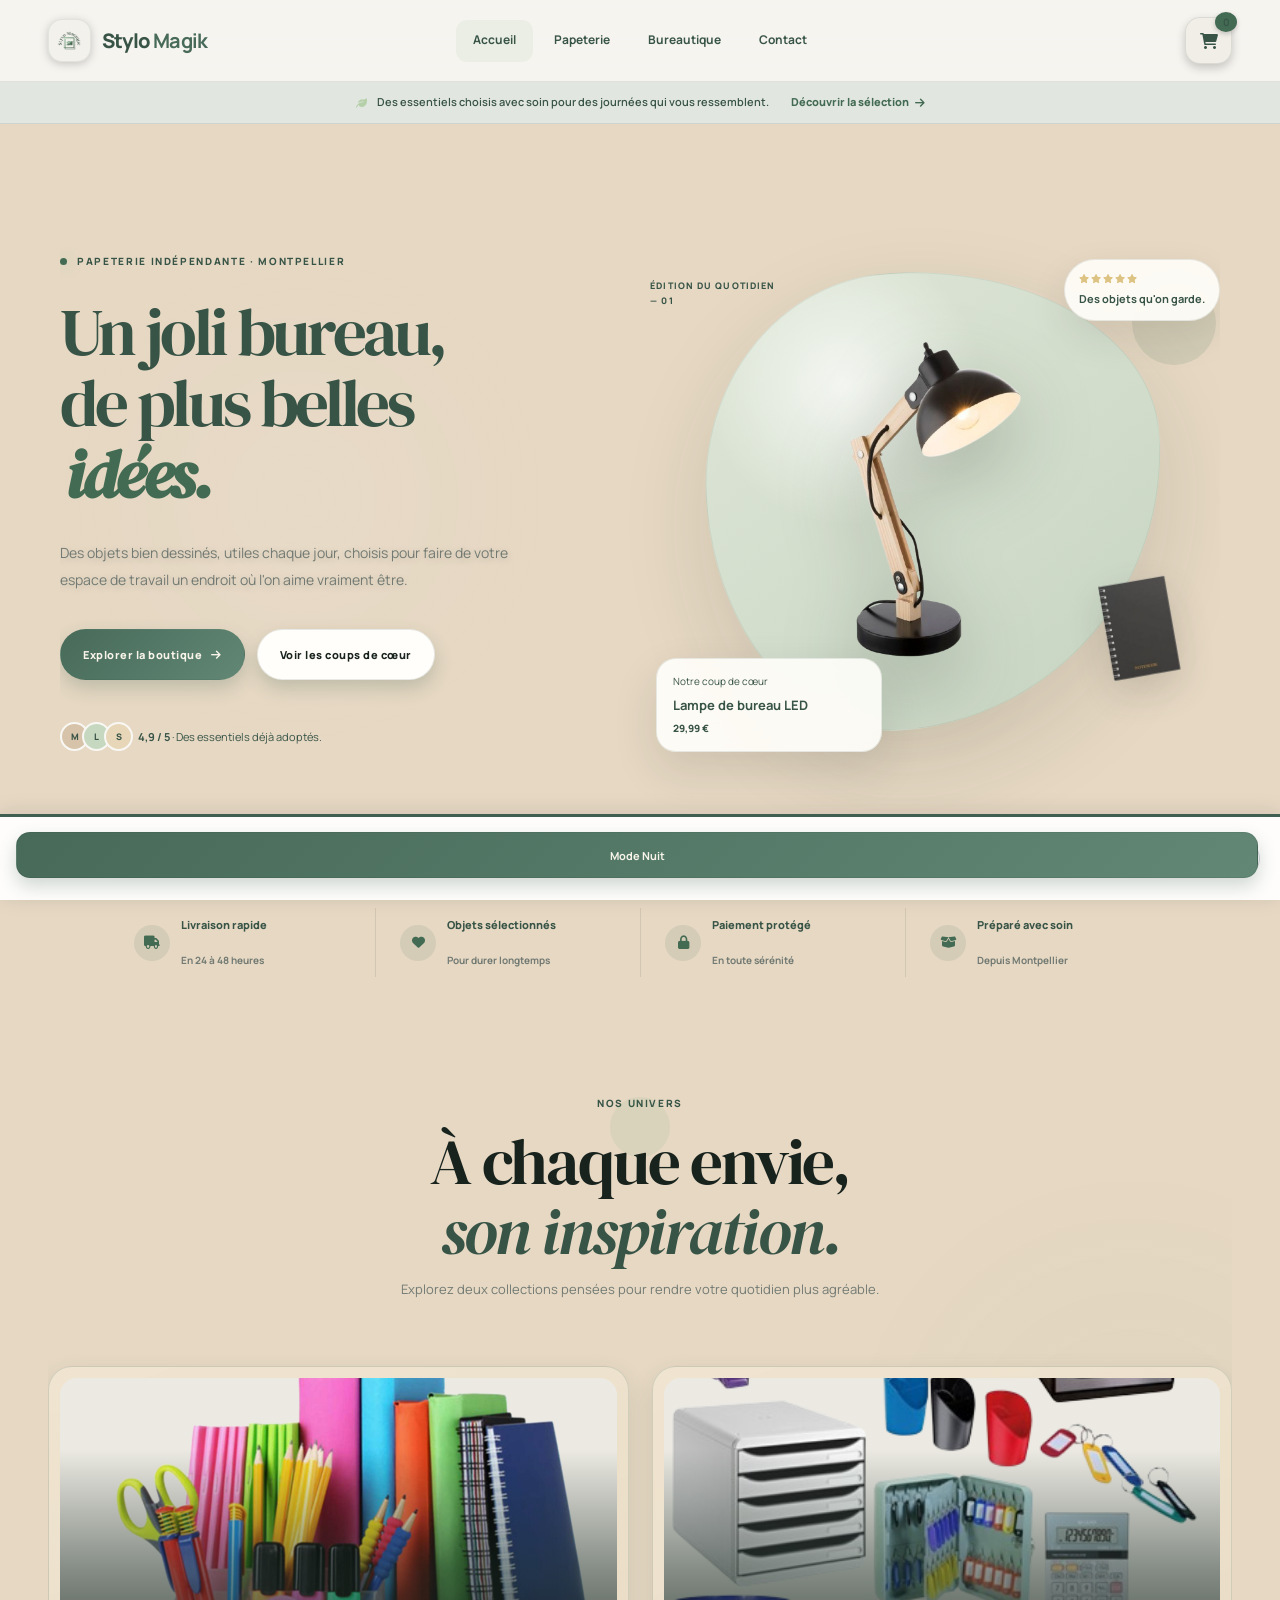
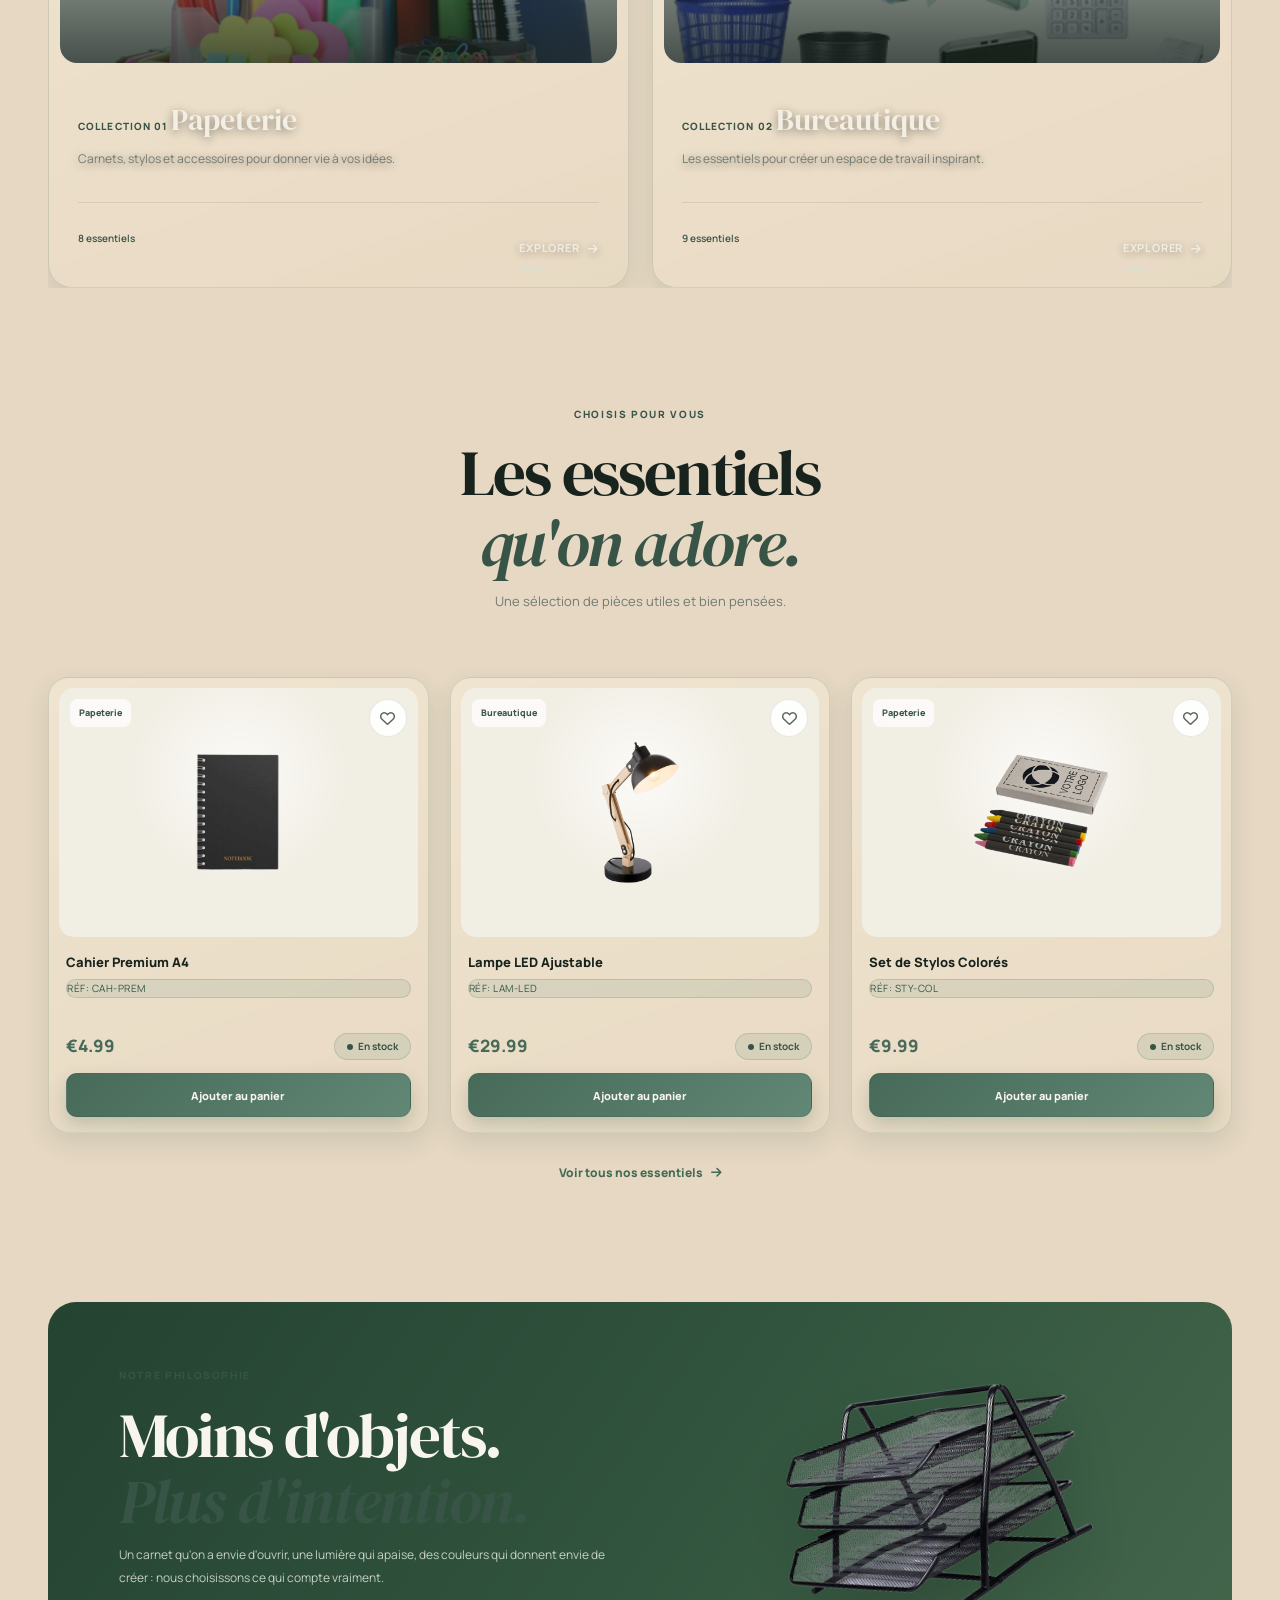
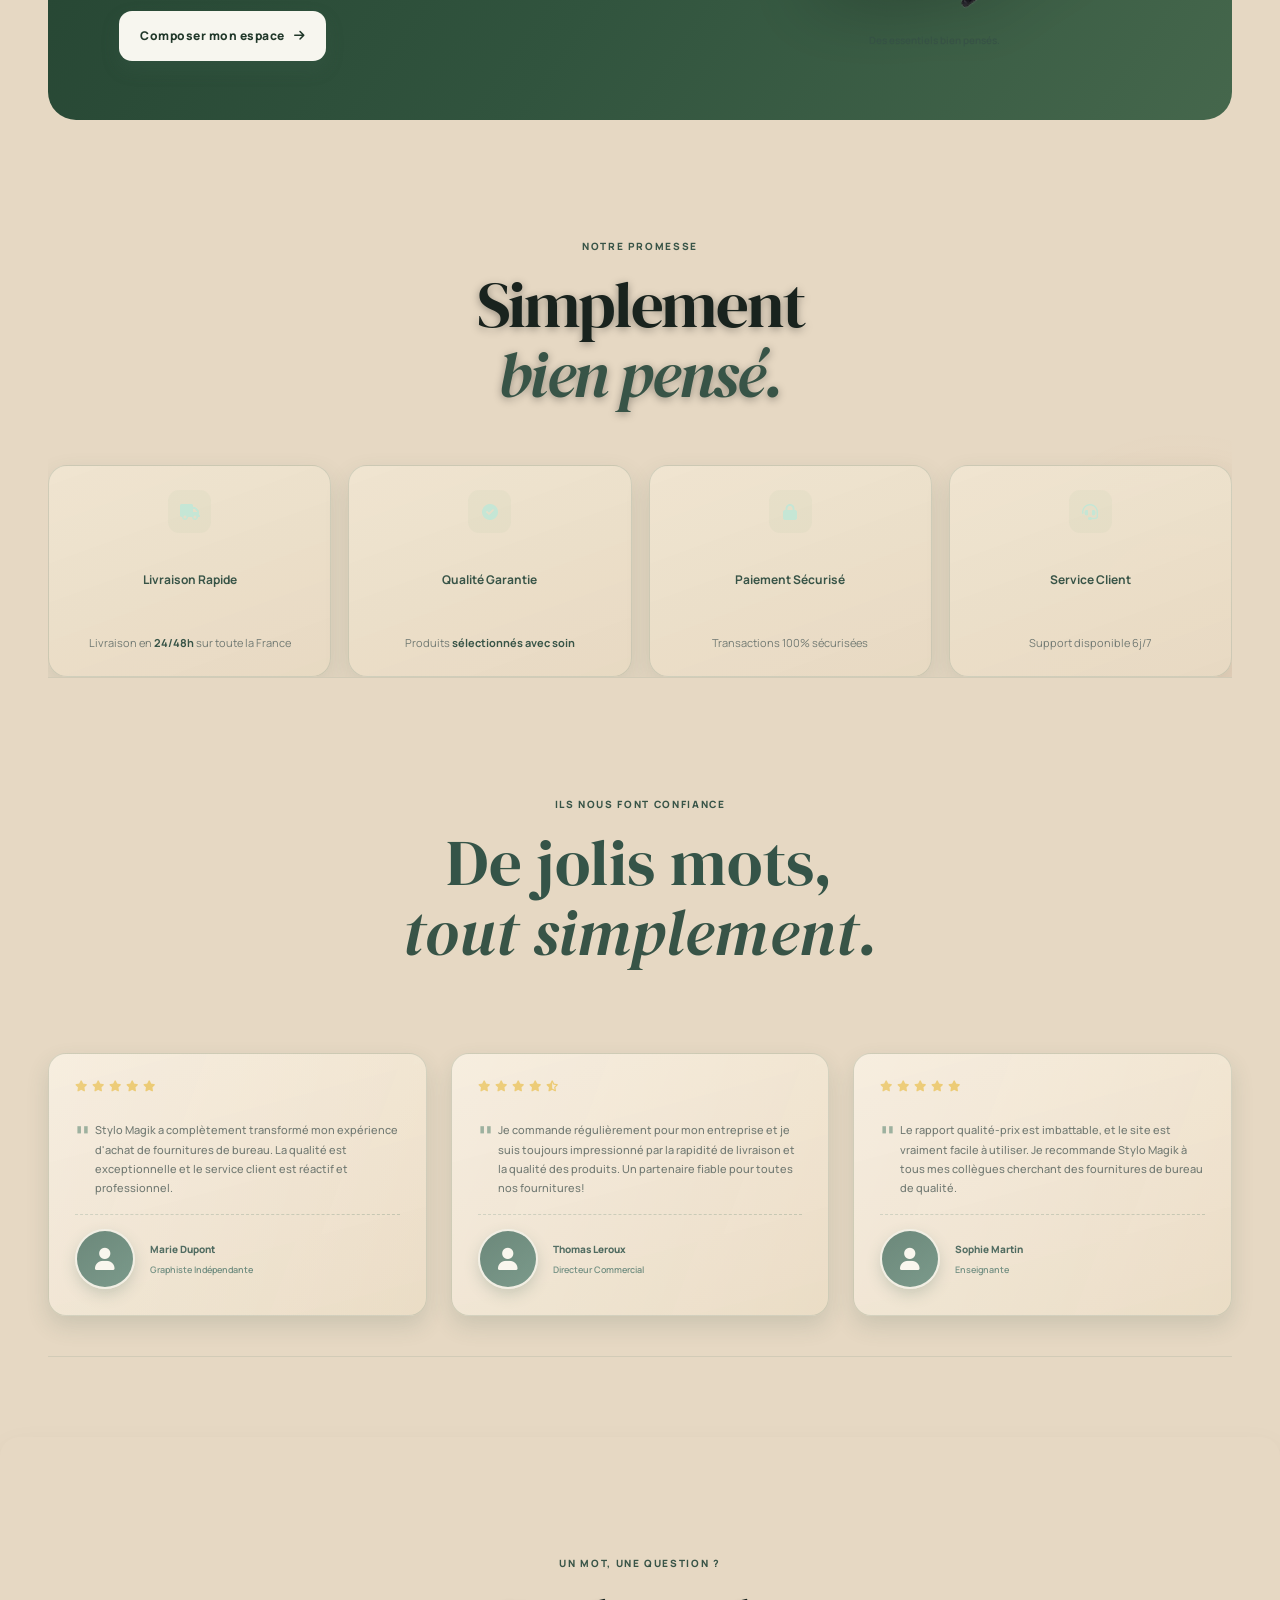
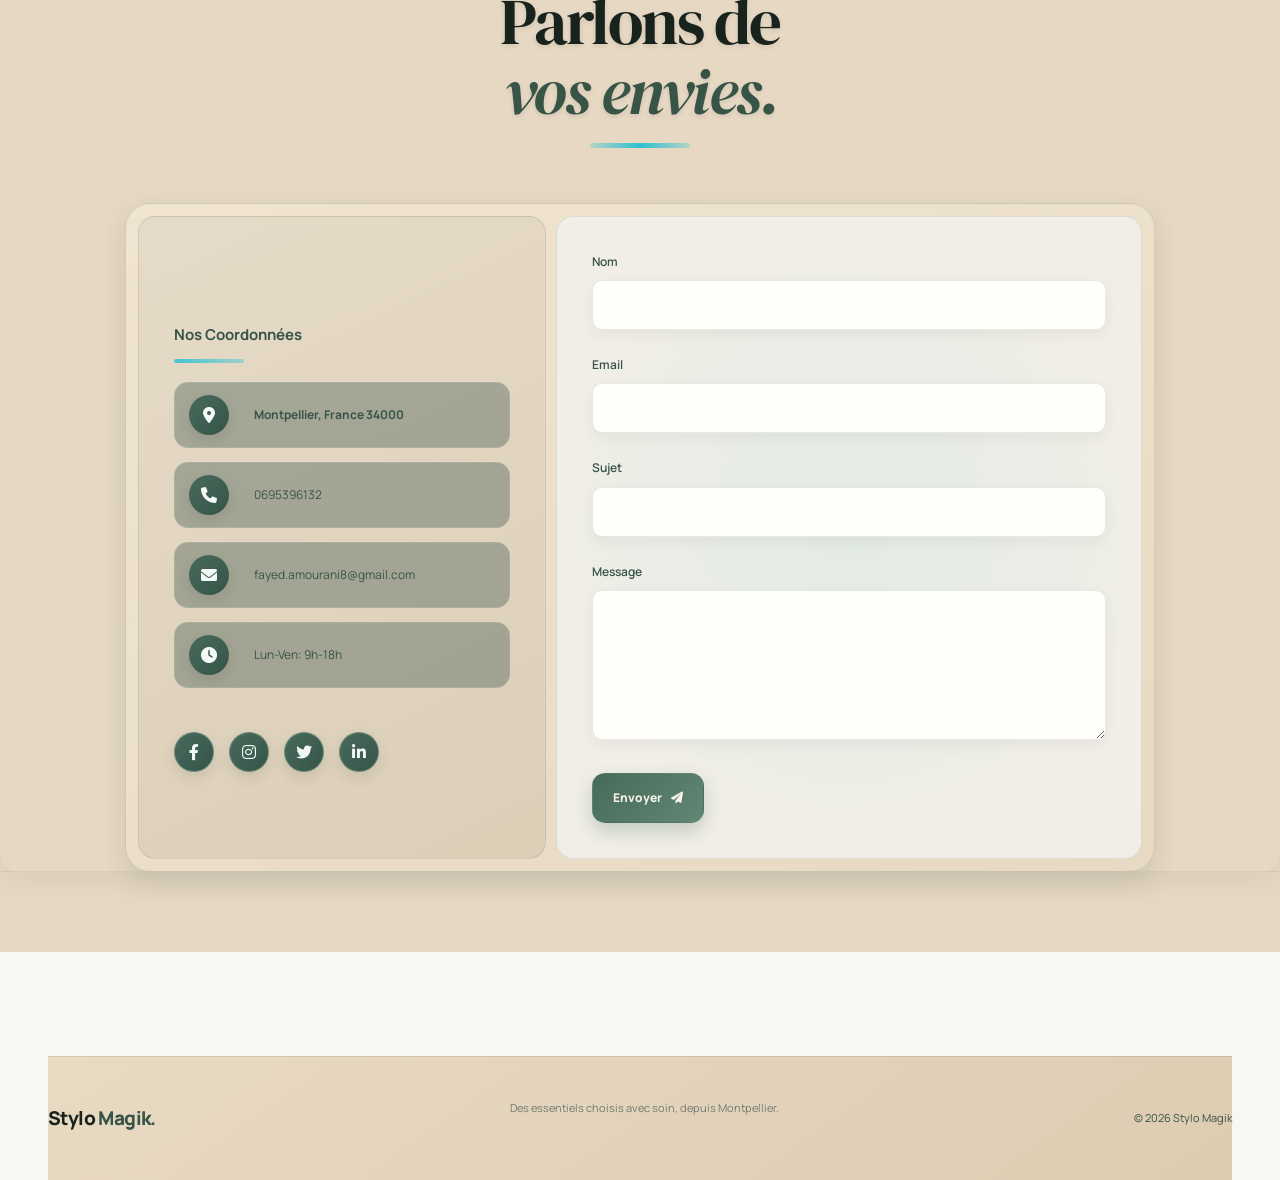
==== commit 7a736e7d: "Nouveau hero aéré et organique pour la boutique" ====
--- a/ecommerce/index.html
+++ b/ecommerce/index.html
@@ -12,6 +12,7 @@
     <link href="https://fonts.googleapis.com/css2?family=Montserrat:wght@300;400;500;600;700;800&family=Playfair+Display:wght@500;600;700&display=swap" rel="stylesheet">
     <link href="https://fonts.googleapis.com/css2?family=Manrope:wght@400;500;600;700;800&family=DM+Serif+Display:ital@0;1&display=swap" rel="stylesheet">
     <link rel="stylesheet" href="./Styles/redesign.css?v=atelier-signature-20260825">
+    <link rel="stylesheet" href="./Styles/hero-airy.css?v=organic-hero-20260825-1">
     <style>
         .blue-theme-background {
             background-color: var(--background-color);
--- a/ecommerce/Styles/redesign.css
+++ b/ecommerce/Styles/redesign.css
@@ -2728,3 +2728,368 @@
         animation: none;
     }
 }
+
+/* ==========================================================================
+   Hero aéré — composition organique et marges généreuses
+   ========================================================================== */
+
+.shop-premium.shop-home .shop-hero {
+    width: min(1320px, calc(100% - 160px));
+    min-height: 720px;
+    padding: 96px 0 112px;
+    gap: 104px;
+    grid-template-columns: minmax(0, 0.9fr) minmax(0, 1.1fr);
+}
+
+.shop-premium.shop-home .hero-content {
+    max-width: 555px;
+}
+
+.shop-premium.shop-home .hero-title {
+    max-width: 540px;
+    font-size: clamp(61px, 5.7vw, 82px);
+    letter-spacing: -3.7px;
+    line-height: 1.055;
+}
+
+.shop-premium.shop-home .hero-title .highlight::after {
+    display: none !important;
+}
+
+.shop-premium.shop-home .hero-content > p {
+    max-width: 490px;
+    margin-top: 26px;
+    font-size: 15px;
+    line-height: 1.95;
+}
+
+.shop-premium.shop-home .hero-buttons {
+    margin-top: 35px;
+    gap: 12px;
+}
+
+.shop-premium.shop-home .hero-buttons .cta-button {
+    min-height: 52px;
+    padding: 0 23px;
+    border-radius: 999px !important;
+}
+
+.shop-premium.shop-home .shop-hero-note {
+    margin-top: 42px;
+}
+
+.shop-premium.shop-home .shop-hero-visual {
+    position: relative;
+    width: 100%;
+    min-height: 560px;
+    overflow: visible;
+    background: transparent !important;
+    border: 0;
+    border-radius: 0;
+    box-shadow: none;
+    isolation: isolate;
+}
+
+.shop-premium.shop-home .shop-hero-visual::before {
+    content: "";
+    position: absolute;
+    z-index: 0;
+    top: 50%;
+    left: 50%;
+    width: min(77%, 490px);
+    aspect-ratio: 1;
+    background:
+        radial-gradient(circle at 36% 26%, rgba(255, 255, 255, 0.74), transparent 31%),
+        linear-gradient(145deg, #dfe5d8, #c8d3c1);
+    border: 1px solid rgba(59, 82, 63, 0.09);
+    border-radius: 50%;
+    box-shadow: 0 36px 90px rgba(40, 52, 40, 0.14);
+    transform: translate(-50%, -50%);
+}
+
+.shop-premium.theme-night.shop-home .shop-hero-visual::before {
+    background:
+        radial-gradient(circle at 36% 26%, rgba(186, 207, 174, 0.2), transparent 31%),
+        linear-gradient(145deg, #2c3b30, #1f2d25);
+    border-color: rgba(218, 232, 211, 0.08);
+    box-shadow: 0 38px 100px rgba(0, 0, 0, 0.25);
+}
+
+.shop-premium.shop-home .shop-hero-halo {
+    display: none;
+}
+
+.shop-premium.shop-home .shop-hero-lamp {
+    z-index: 2;
+    width: min(54%, 345px);
+    max-height: 390px;
+}
+
+.shop-premium.shop-home .shop-hero-notebook {
+    z-index: 3;
+    right: 9%;
+    bottom: 89px;
+    width: 105px;
+}
+
+.shop-premium.shop-home .shop-hero-product-label {
+    right: auto !important;
+    bottom: 28px;
+    left: 7%;
+    width: 242px;
+    min-width: 0;
+    padding: 15px 17px;
+    border-radius: 18px;
+    box-shadow: 0 18px 45px rgba(37, 46, 37, 0.12);
+}
+
+.shop-premium.shop-home .shop-hero-floating-note {
+    top: 36px;
+    right: 3%;
+    min-width: 160px;
+    padding: 12px 15px;
+    border-radius: 18px;
+    box-shadow: 0 16px 38px rgba(37, 46, 37, 0.1);
+}
+
+.shop-premium.shop-home .shop-hero-edition {
+    top: 50px;
+    left: 4%;
+}
+
+.shop-premium.shop-home .shop-trust-strip {
+    width: min(1180px, calc(100% - 200px));
+    min-height: 112px;
+    margin: 0 auto;
+    padding: 24px 30px;
+    background: var(--atelier-surface);
+    border: 1px solid var(--atelier-border);
+    border-radius: 24px;
+    box-shadow: 0 22px 65px rgba(48, 48, 38, 0.07);
+    gap: 0;
+}
+
+.shop-premium.theme-night.shop-home .shop-trust-strip {
+    box-shadow: 0 24px 70px rgba(0, 0, 0, 0.16);
+}
+
+.shop-premium.shop-home .shop-trust-strip > span {
+    min-height: 54px;
+    padding: 0 25px;
+}
+
+.shop-premium.shop-home .shop-trust-strip > span + span {
+    border-left: 1px solid var(--atelier-border);
+}
+
+.shop-premium.shop-home .shop-trust-strip > span > i {
+    width: 38px;
+    height: 38px;
+    border-radius: 50%;
+}
+
+@media (max-width: 1300px) {
+    .shop-premium.shop-home .shop-hero {
+        width: calc(100% - 100px);
+        gap: 70px;
+    }
+
+    .shop-premium.shop-home .shop-trust-strip {
+        width: calc(100% - 120px);
+    }
+}
+
+@media (max-width: 1050px) {
+    .shop-premium.shop-home .shop-hero {
+        width: calc(100% - 70px);
+        gap: 48px;
+    }
+
+    .shop-premium.shop-home .hero-title {
+        font-size: clamp(56px, 6.6vw, 72px);
+    }
+
+    .shop-premium.shop-home .shop-hero-visual::before {
+        width: min(82%, 440px);
+    }
+
+    .shop-premium.shop-home .shop-trust-strip {
+        width: calc(100% - 70px);
+        padding: 22px 18px;
+    }
+
+    .shop-premium.shop-home .shop-trust-strip > span {
+        padding: 0 15px;
+    }
+}
+
+@media (max-width: 920px) {
+    .shop-premium.shop-home .shop-hero {
+        width: calc(100% - 56px);
+        min-height: auto;
+        padding: 82px 0 88px;
+        gap: 68px;
+        grid-template-columns: 1fr;
+    }
+
+    .shop-premium.shop-home .hero-content {
+        max-width: 650px;
+        margin: 0 auto;
+        text-align: center;
+    }
+
+    .shop-premium.shop-home .hero-title,
+    .shop-premium.shop-home .hero-content > p {
+        max-width: 650px;
+        margin-right: auto;
+        margin-left: auto;
+    }
+
+    .shop-premium.shop-home .hero-buttons,
+    .shop-premium.shop-home .shop-hero-note {
+        justify-content: center;
+    }
+
+    .shop-premium.shop-home .shop-hero-visual {
+        width: min(590px, 100%);
+        min-height: 520px;
+        margin: 0 auto;
+    }
+
+    .shop-premium.shop-home .shop-hero-visual::before {
+        width: min(76%, 440px);
+    }
+
+    .shop-premium.shop-home .shop-trust-strip {
+        width: calc(100% - 56px);
+        padding: 25px 22px;
+        gap: 20px 0;
+        grid-template-columns: repeat(2, minmax(0, 1fr));
+    }
+
+    .shop-premium.shop-home .shop-trust-strip > span:nth-child(3) {
+        border-left: 0;
+    }
+}
+
+@media (max-width: 600px) {
+    .shop-premium.shop-home .shop-hero {
+        width: calc(100% - 32px);
+        padding: 64px 0 70px !important;
+        gap: 52px;
+    }
+
+    .shop-premium.shop-home .hero-title {
+        font-size: clamp(49px, 13.2vw, 66px) !important;
+        letter-spacing: -2.7px;
+    }
+
+    .shop-premium.shop-home .hero-content > p {
+        margin-top: 20px;
+        font-size: 12px !important;
+    }
+
+    .shop-premium.shop-home .hero-buttons {
+        margin-top: 28px;
+    }
+
+    .shop-premium.shop-home .hero-buttons .cta-button {
+        min-height: 47px;
+        padding: 0 17px !important;
+    }
+
+    .shop-premium.shop-home .shop-hero-note {
+        margin-top: 30px;
+    }
+
+    .shop-premium.shop-home .shop-hero-visual {
+        min-height: 405px;
+    }
+
+    .shop-premium.shop-home .shop-hero-visual::before {
+        width: min(80%, 320px);
+    }
+
+    .shop-premium.shop-home .shop-hero-lamp {
+        width: min(55%, 220px);
+        max-height: 285px;
+    }
+
+    .shop-premium.shop-home .shop-hero-notebook {
+        right: 6%;
+        bottom: 70px;
+        width: 72px;
+    }
+
+    .shop-premium.shop-home .shop-hero-product-label {
+        bottom: 10px;
+        left: 3%;
+        width: 190px;
+        padding: 11px 13px;
+    }
+
+    .shop-premium.shop-home .shop-hero-floating-note {
+        top: 14px;
+        right: 2%;
+        min-width: 130px;
+        padding: 9px 11px;
+    }
+
+    .shop-premium.shop-home .shop-hero-edition {
+        top: 22px;
+        left: 2%;
+        max-width: 95px;
+        font-size: 7px;
+    }
+
+    .shop-premium.shop-home .shop-trust-strip {
+        width: calc(100% - 30px);
+        padding: 20px 13px;
+        border-radius: 20px;
+        gap: 18px 0;
+    }
+
+    .shop-premium.shop-home .shop-trust-strip > span {
+        min-height: 48px;
+        padding: 0 9px;
+    }
+
+    .shop-premium.shop-home .shop-trust-strip > span > i {
+        width: 32px;
+        height: 32px;
+    }
+}
+
+@media (max-width: 390px) {
+    .shop-premium.shop-home .hero-buttons {
+        align-items: stretch;
+        flex-direction: column;
+    }
+
+    .shop-premium.shop-home .hero-buttons .cta-button {
+        width: 100%;
+    }
+
+    .shop-premium.shop-home .shop-hero-visual {
+        min-height: 370px;
+    }
+
+    .shop-premium.shop-home .shop-hero-floating-note {
+        min-width: 112px;
+        font-size: 8px;
+    }
+
+    .shop-premium.shop-home .shop-hero-product-label {
+        width: 175px;
+    }
+
+    .shop-premium.shop-home .shop-trust-strip {
+        grid-template-columns: 1fr;
+    }
+
+    .shop-premium.shop-home .shop-trust-strip > span + span {
+        padding-top: 15px;
+        border-top: 1px solid var(--atelier-border);
+        border-left: 0;
+    }
+}
--- a/ecommerce/Styles/hero-airy.css
+++ b/ecommerce/Styles/hero-airy.css
@@ -0,0 +1,398 @@
+/* Accueil Stylo Magik — composition aérée, organique et sans gros encadrés. */
+
+.shop-premium.shop-home .shop-announcement {
+    min-height: 42px;
+    background: color-mix(in srgb, var(--atelier-accent) 12%, var(--atelier-bg));
+    border-bottom: 1px solid var(--atelier-border);
+    color: var(--atelier-muted);
+}
+
+.shop-premium.shop-home .shop-announcement > a {
+    color: var(--atelier-accent);
+}
+
+.shop-premium.shop-home .shop-hero {
+    width: min(1160px, calc(100% - 120px)) !important;
+    min-height: 735px !important;
+    margin: 0 auto !important;
+    padding: 105px 0 125px !important;
+    align-items: center;
+    gap: 105px !important;
+    grid-template-columns: minmax(0, 0.92fr) minmax(430px, 1.08fr) !important;
+    background: transparent !important;
+    border: 0 !important;
+    border-radius: 0 !important;
+    box-shadow: none !important;
+}
+
+.shop-premium.shop-home .hero-content {
+    width: 100% !important;
+    max-width: 525px !important;
+    padding: 0 !important;
+    background: transparent !important;
+    border: 0 !important;
+    border-radius: 0 !important;
+    box-shadow: none !important;
+}
+
+.shop-premium.shop-home .shop-eyebrow {
+    margin: 0;
+    font-size: 10px;
+    letter-spacing: 1.65px;
+}
+
+.shop-premium.shop-home .hero-title {
+    max-width: 520px !important;
+    margin: 24px 0 0 !important;
+    font-size: clamp(59px, 5.2vw, 76px) !important;
+    letter-spacing: -3.4px !important;
+    line-height: 1.07 !important;
+}
+
+.shop-premium.shop-home .hero-title .highlight {
+    display: inline-block;
+    padding-right: 6px;
+    color: var(--atelier-accent) !important;
+    font-style: italic;
+}
+
+.shop-premium.shop-home .hero-title .highlight::after {
+    display: none !important;
+}
+
+body.shop-premium.shop-home .hero-content > p {
+    max-width: 465px !important;
+    margin: 29px 0 0 !important;
+    color: var(--atelier-muted) !important;
+    font-size: 14px !important;
+    line-height: 1.95 !important;
+}
+
+.shop-premium.shop-home .hero-buttons {
+    margin-top: 36px !important;
+    flex-wrap: wrap;
+    gap: 12px !important;
+}
+
+.shop-premium.shop-home .hero-buttons .cta-button {
+    width: auto !important;
+    min-height: 51px !important;
+    padding: 0 22px !important;
+    border-radius: 999px !important;
+    font-size: 11px !important;
+}
+
+.shop-premium.shop-home .shop-hero-note {
+    margin-top: 42px !important;
+    padding: 0 !important;
+    background: transparent !important;
+    border: 0 !important;
+    border-radius: 0 !important;
+    box-shadow: none !important;
+}
+
+.shop-premium.shop-home .shop-hero-visual {
+    position: relative !important;
+    display: grid !important;
+    width: 100% !important;
+    min-height: 540px !important;
+    margin: 0 !important;
+    padding: 0 !important;
+    place-items: center !important;
+    overflow: visible !important;
+    background: transparent !important;
+    border: 0 !important;
+    border-radius: 0 !important;
+    box-shadow: none !important;
+    isolation: isolate;
+}
+
+.shop-premium.shop-home .shop-hero-visual::before {
+    content: "" !important;
+    position: absolute !important;
+    z-index: 0 !important;
+    top: 50% !important;
+    left: 50% !important;
+    display: block !important;
+    width: min(92%, 455px) !important;
+    aspect-ratio: 1 !important;
+    background:
+        radial-gradient(circle at 32% 24%, rgba(255, 255, 255, 0.72), transparent 30%),
+        linear-gradient(145deg, #dfe7d8, #c7d4c1) !important;
+    border: 1px solid rgba(58, 78, 61, 0.08) !important;
+    border-radius: 43% 57% 61% 39% / 47% 39% 61% 53% !important;
+    box-shadow: 0 35px 90px rgba(40, 54, 41, 0.13) !important;
+    transform: translate(-50%, -50%) rotate(-4deg) !important;
+}
+
+.shop-premium.shop-home .shop-hero-visual::after {
+    content: "";
+    position: absolute;
+    z-index: -1;
+    top: 52px;
+    right: 4px;
+    width: 84px;
+    height: 84px;
+    background: color-mix(in srgb, var(--atelier-accent) 12%, transparent);
+    border-radius: 50%;
+}
+
+.shop-premium.theme-night.shop-home .shop-hero-visual::before {
+    background:
+        radial-gradient(circle at 32% 24%, rgba(183, 207, 173, 0.19), transparent 31%),
+        linear-gradient(145deg, #2b3b30, #1e2c24) !important;
+    border-color: rgba(224, 235, 218, 0.08) !important;
+    box-shadow: 0 38px 100px rgba(0, 0, 0, 0.26) !important;
+}
+
+.shop-premium.shop-home .shop-hero-halo {
+    display: none !important;
+}
+
+.shop-premium.shop-home .shop-hero-lamp {
+    position: relative !important;
+    z-index: 2 !important;
+    width: min(62%, 315px) !important;
+    max-height: 365px !important;
+    margin: 0 !important;
+    filter: drop-shadow(0 27px 38px rgba(28, 39, 29, 0.25)) !important;
+}
+
+.shop-premium.shop-home .shop-hero-notebook {
+    position: absolute !important;
+    z-index: 3 !important;
+    right: 6% !important;
+    bottom: 82px !important;
+    width: 92px !important;
+    opacity: 0.9 !important;
+    transform: rotate(-10deg) !important;
+}
+
+.shop-premium.shop-home .shop-hero-product-label {
+    position: absolute !important;
+    z-index: 5 !important;
+    right: auto !important;
+    bottom: 17px !important;
+    left: 1% !important;
+    display: grid !important;
+    width: 226px !important;
+    min-width: 0 !important;
+    padding: 14px 16px !important;
+    background: color-mix(in srgb, var(--atelier-surface) 91%, transparent) !important;
+    border: 1px solid var(--atelier-border) !important;
+    border-radius: 20px !important;
+    box-shadow: 0 18px 45px rgba(35, 45, 36, 0.12) !important;
+    backdrop-filter: blur(16px) !important;
+}
+
+.shop-premium.shop-home .shop-hero-floating-note {
+    position: absolute !important;
+    z-index: 5 !important;
+    top: 30px !important;
+    right: 0 !important;
+    left: auto !important;
+    display: grid !important;
+    width: auto !important;
+    min-width: 150px !important;
+    padding: 11px 14px !important;
+    background: color-mix(in srgb, var(--atelier-surface) 90%, transparent) !important;
+    border: 1px solid var(--atelier-border) !important;
+    border-radius: 999px !important;
+    box-shadow: 0 15px 38px rgba(35, 45, 36, 0.1) !important;
+    backdrop-filter: blur(16px) !important;
+}
+
+.shop-premium.shop-home .shop-hero-edition {
+    position: absolute !important;
+    z-index: 4 !important;
+    top: 49px !important;
+    left: 0 !important;
+    max-width: 135px;
+}
+
+.shop-premium.shop-home .shop-trust-strip {
+    width: min(1060px, calc(100% - 150px)) !important;
+    min-height: 96px !important;
+    margin: -13px auto 0 !important;
+    padding: 26px 0 0 !important;
+    background: transparent !important;
+    border: 0 !important;
+    border-top: 1px solid var(--atelier-border) !important;
+    border-radius: 0 !important;
+    box-shadow: none !important;
+    gap: 0 !important;
+}
+
+.shop-premium.shop-home .shop-trust-strip > span {
+    min-height: 48px !important;
+    padding: 0 24px !important;
+    background: transparent !important;
+    border: 0 !important;
+}
+
+.shop-premium.shop-home .shop-trust-strip > span + span {
+    border-left: 1px solid var(--atelier-border) !important;
+}
+
+.shop-premium.shop-home .shop-trust-strip > span > i {
+    width: 36px !important;
+    height: 36px !important;
+    background: color-mix(in srgb, var(--atelier-accent) 11%, transparent) !important;
+    border-radius: 50% !important;
+}
+
+@media (max-width: 1250px) {
+    .shop-premium.shop-home .shop-hero {
+        width: calc(100% - 90px) !important;
+        gap: 72px !important;
+    }
+
+    .shop-premium.shop-home .shop-trust-strip {
+        width: calc(100% - 110px) !important;
+    }
+}
+
+@media (max-width: 980px) {
+    .shop-premium.shop-home .shop-hero {
+        width: min(720px, calc(100% - 70px)) !important;
+        padding: 88px 0 100px !important;
+        gap: 76px !important;
+        grid-template-columns: 1fr !important;
+    }
+
+    .shop-premium.shop-home .hero-content {
+        max-width: 620px !important;
+        margin: 0 auto !important;
+        text-align: center !important;
+    }
+
+    .shop-premium.shop-home .hero-title,
+    body.shop-premium.shop-home .hero-content > p {
+        max-width: 620px !important;
+        margin-right: auto !important;
+        margin-left: auto !important;
+    }
+
+    .shop-premium.shop-home .hero-buttons,
+    .shop-premium.shop-home .shop-hero-note {
+        justify-content: center !important;
+    }
+
+    .shop-premium.shop-home .shop-hero-visual {
+        width: min(560px, 100%) !important;
+        min-height: 525px !important;
+        margin: 0 auto !important;
+    }
+
+    .shop-premium.shop-home .shop-hero-visual::before {
+        width: min(82%, 430px) !important;
+    }
+
+    .shop-premium.shop-home .shop-trust-strip {
+        width: min(720px, calc(100% - 70px)) !important;
+        padding-top: 24px !important;
+        gap: 22px 0 !important;
+        grid-template-columns: repeat(2, minmax(0, 1fr)) !important;
+    }
+
+    .shop-premium.shop-home .shop-trust-strip > span:nth-child(3) {
+        border-left: 0 !important;
+    }
+}
+
+@media (max-width: 600px) {
+    .shop-premium.shop-home .shop-hero {
+        width: calc(100% - 36px) !important;
+        padding: 66px 0 78px !important;
+        gap: 56px !important;
+    }
+
+    .shop-premium.shop-home .hero-title {
+        font-size: clamp(48px, 13vw, 64px) !important;
+        letter-spacing: -2.6px !important;
+    }
+
+    body.shop-premium.shop-home .hero-content > p {
+        margin-top: 21px !important;
+        font-size: 12px !important;
+    }
+
+    .shop-premium.shop-home .hero-buttons {
+        margin-top: 29px !important;
+    }
+
+    .shop-premium.shop-home .shop-hero-note {
+        margin-top: 31px !important;
+    }
+
+    .shop-premium.shop-home .shop-hero-visual {
+        min-height: 390px !important;
+    }
+
+    .shop-premium.shop-home .shop-hero-visual::before {
+        width: min(82%, 315px) !important;
+    }
+
+    .shop-premium.shop-home .shop-hero-lamp {
+        width: min(60%, 215px) !important;
+        max-height: 275px !important;
+    }
+
+    .shop-premium.shop-home .shop-hero-notebook {
+        right: 4% !important;
+        bottom: 64px !important;
+        width: 69px !important;
+    }
+
+    .shop-premium.shop-home .shop-hero-product-label {
+        bottom: 2px !important;
+        left: 0 !important;
+        width: 185px !important;
+        padding: 10px 12px !important;
+    }
+
+    .shop-premium.shop-home .shop-hero-floating-note {
+        top: 12px !important;
+        right: 0 !important;
+        min-width: 126px !important;
+        padding: 8px 10px !important;
+        font-size: 9px !important;
+    }
+
+    .shop-premium.shop-home .shop-hero-edition {
+        top: 19px !important;
+        left: 0 !important;
+        max-width: 90px;
+        font-size: 7px !important;
+    }
+
+    .shop-premium.shop-home .shop-trust-strip {
+        width: calc(100% - 36px) !important;
+        gap: 18px 0 !important;
+    }
+
+    .shop-premium.shop-home .shop-trust-strip > span {
+        padding: 0 9px !important;
+    }
+}
+
+@media (max-width: 390px) {
+    .shop-premium.shop-home .hero-buttons {
+        align-items: stretch !important;
+        flex-direction: column !important;
+    }
+
+    .shop-premium.shop-home .hero-buttons .cta-button {
+        width: 100% !important;
+    }
+
+    .shop-premium.shop-home .shop-trust-strip {
+        grid-template-columns: 1fr !important;
+    }
+
+    .shop-premium.shop-home .shop-trust-strip > span + span {
+        padding-top: 15px !important;
+        border-top: 1px solid var(--atelier-border) !important;
+        border-left: 0 !important;
+    }
+}
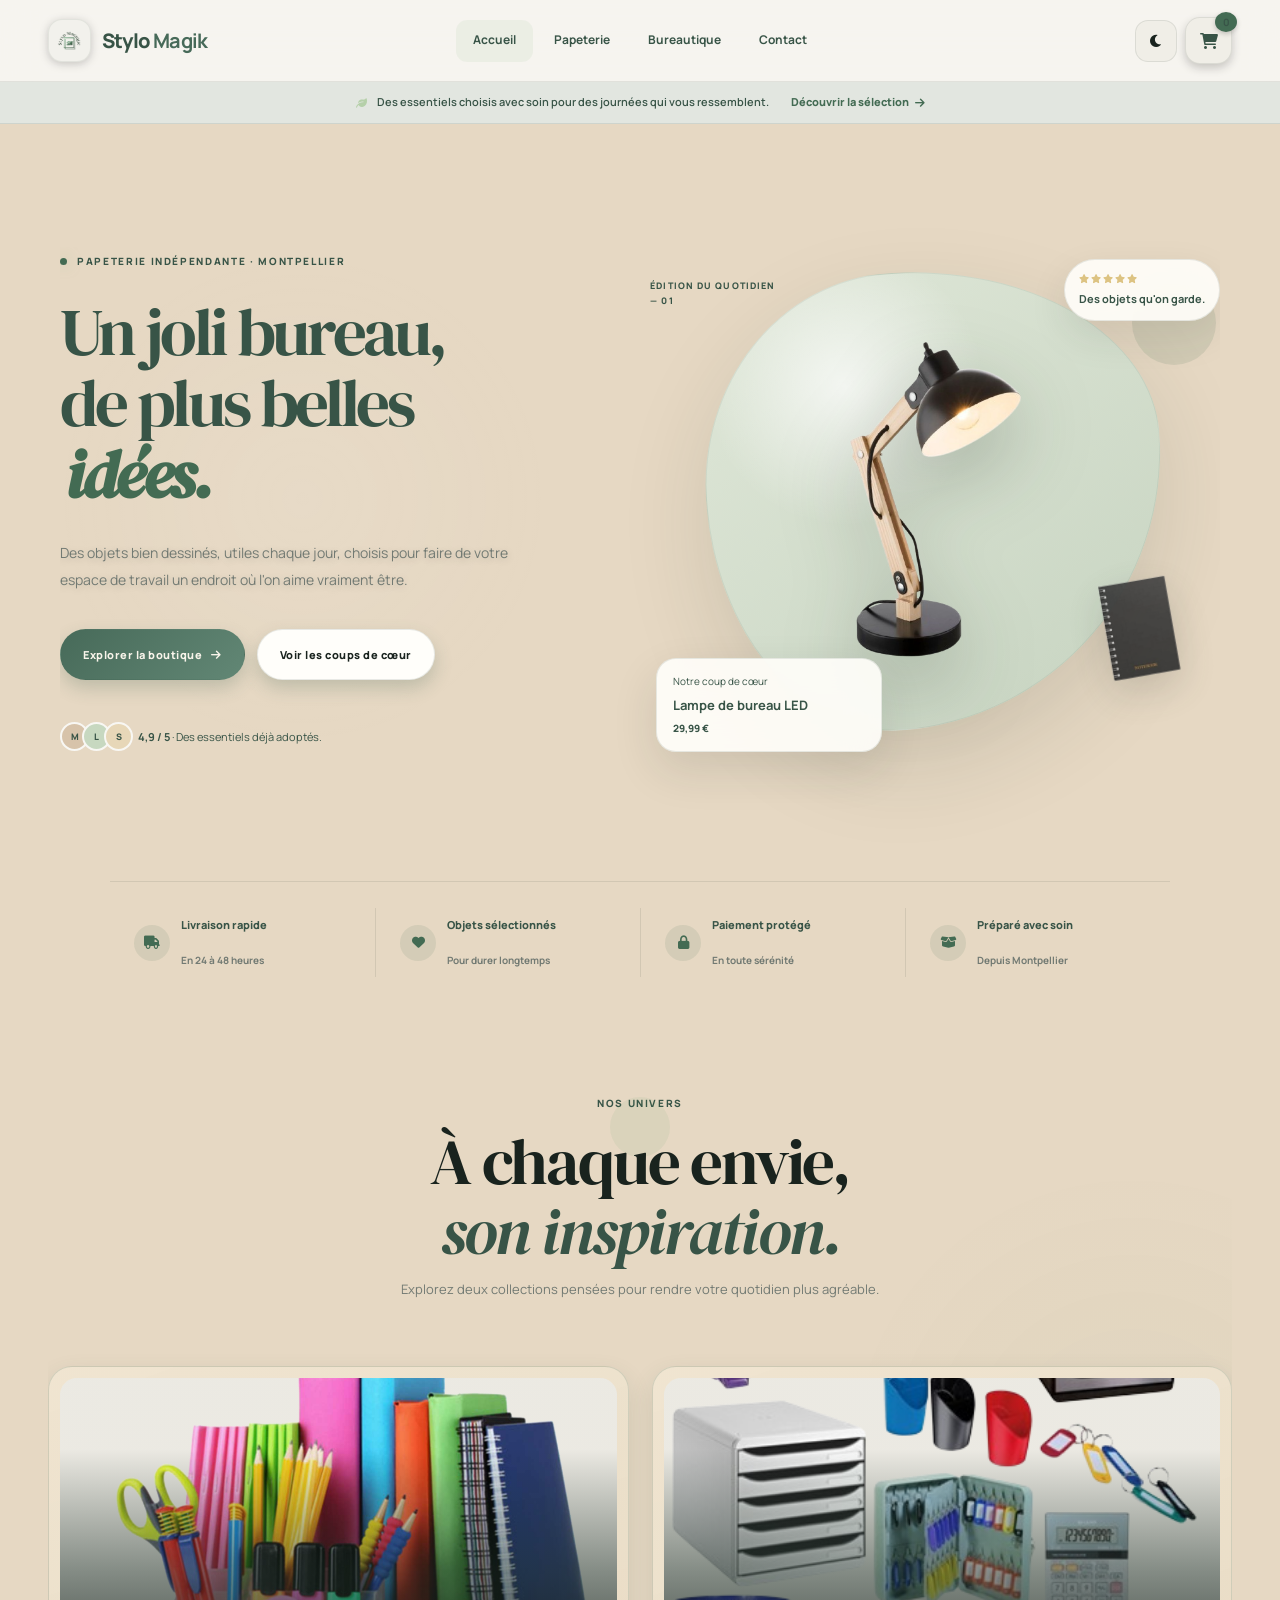
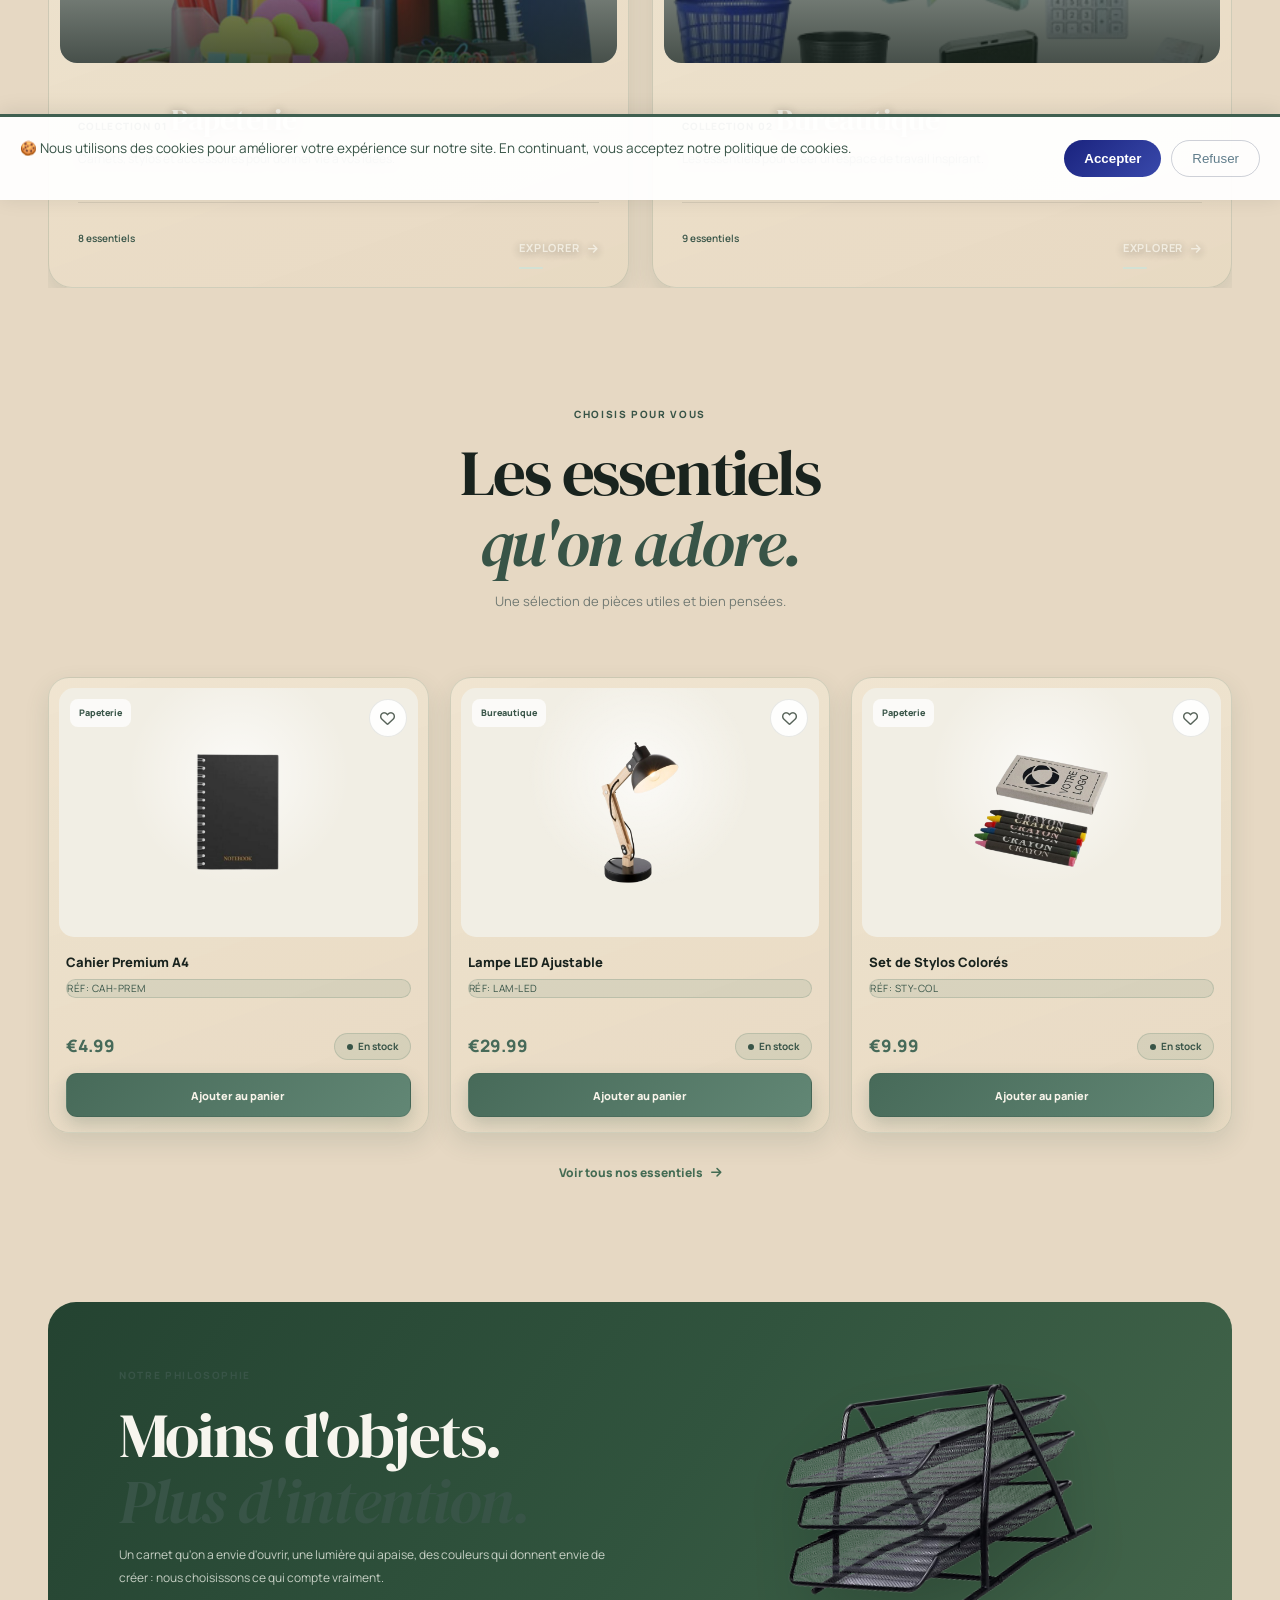
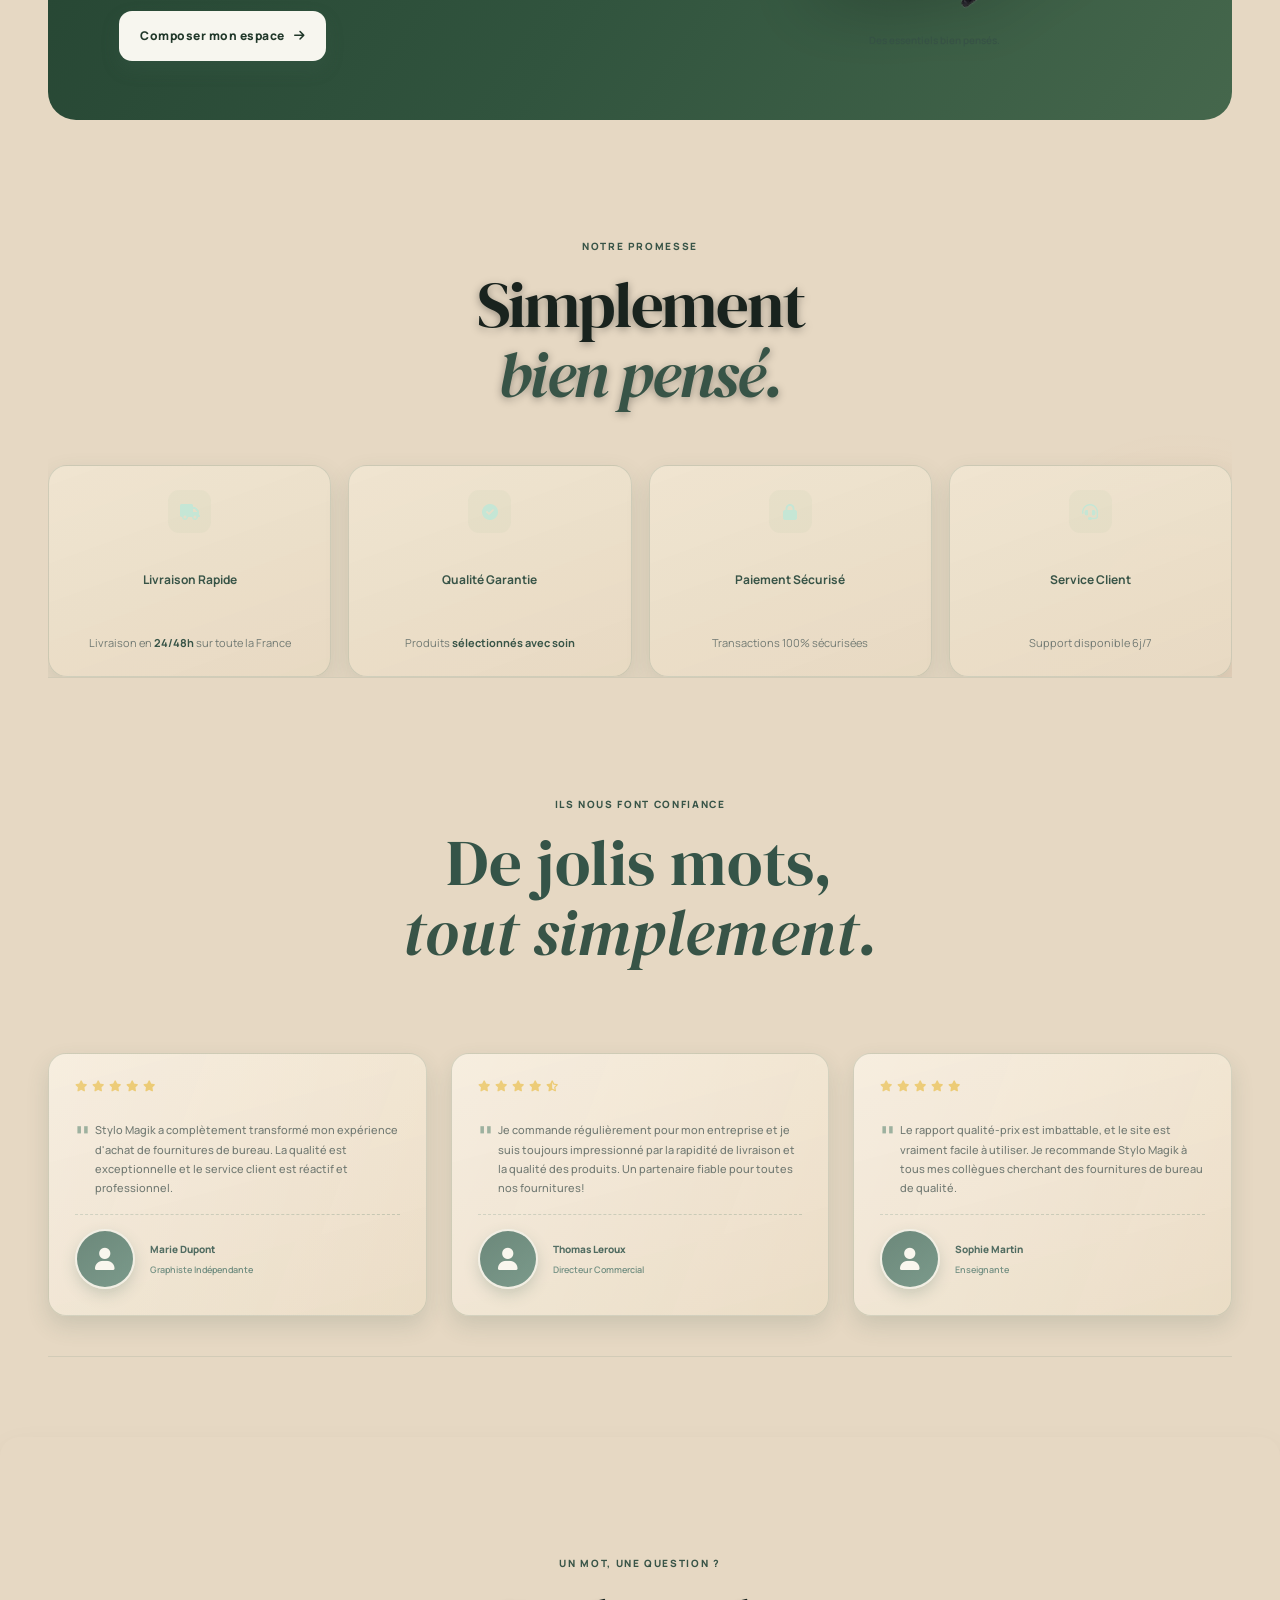
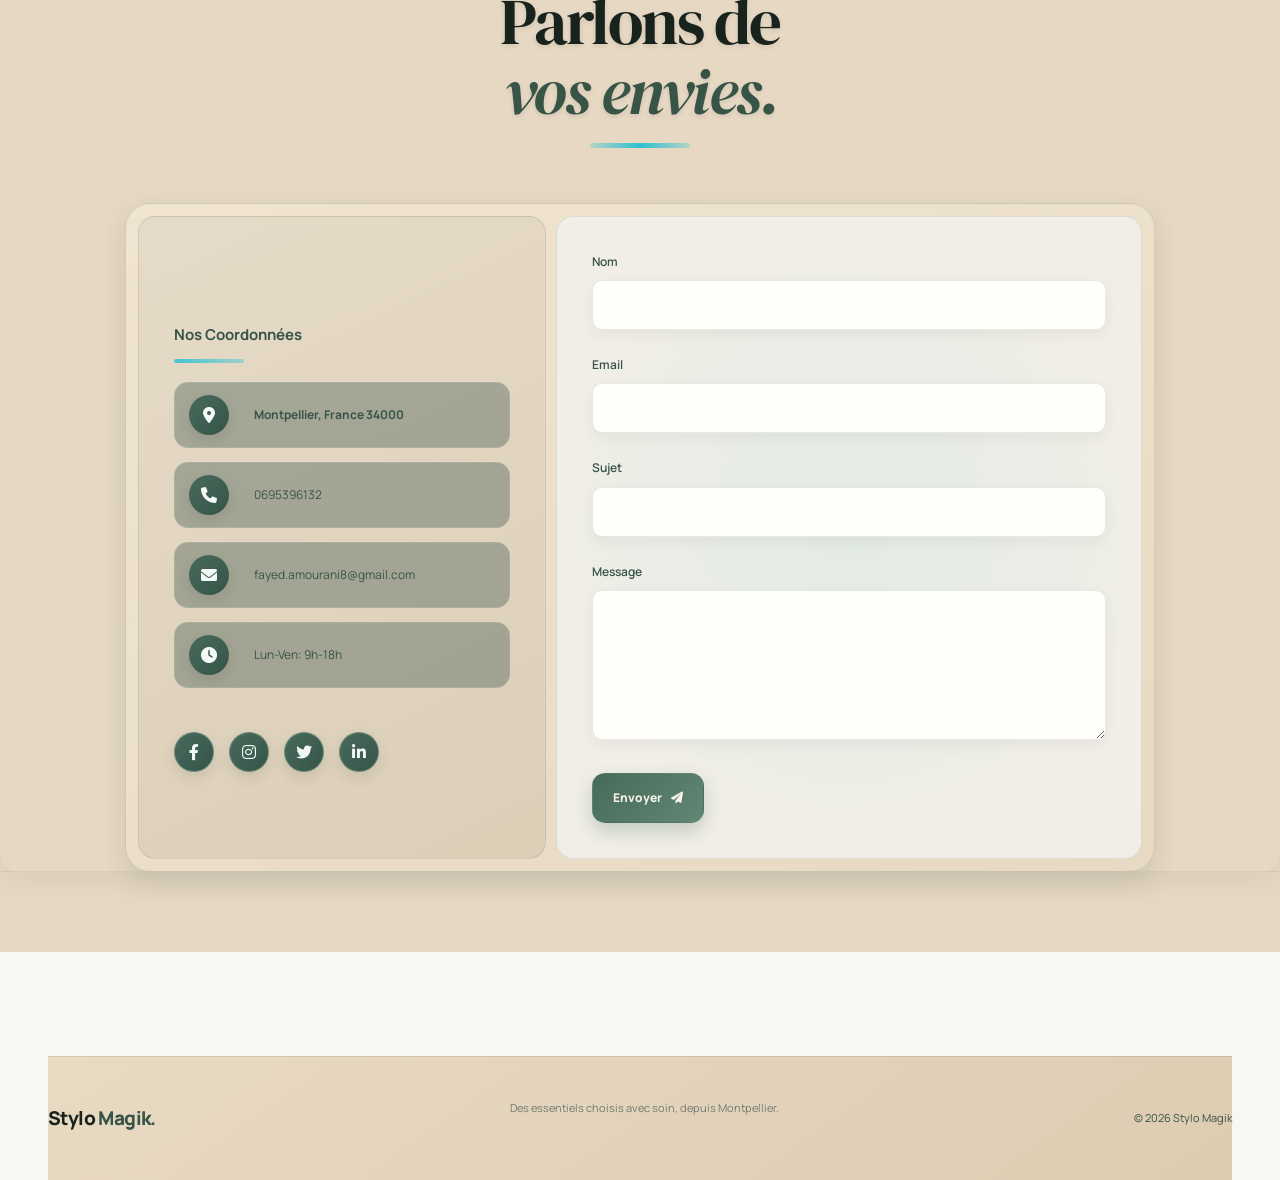
==== commit 99c92393: "Placement du bouton jour nuit dans la navigation" ====
--- a/ecommerce/index.html
+++ b/ecommerce/index.html
@@ -11,7 +11,7 @@
     <link rel="preconnect" href="https://fonts.gstatic.com" crossorigin>
     <link href="https://fonts.googleapis.com/css2?family=Montserrat:wght@300;400;500;600;700;800&family=Playfair+Display:wght@500;600;700&display=swap" rel="stylesheet">
     <link href="https://fonts.googleapis.com/css2?family=Manrope:wght@400;500;600;700;800&family=DM+Serif+Display:ital@0;1&display=swap" rel="stylesheet">
-    <link rel="stylesheet" href="./Styles/redesign.css?v=atelier-signature-20260825">
+    <link rel="stylesheet" href="./Styles/redesign.css?v=atelier-signature-20260825-2">
     <link rel="stylesheet" href="./Styles/hero-airy.css?v=organic-hero-20260825-1">
     <style>
         .blue-theme-background {
@@ -288,7 +288,7 @@
     <script src="./scripts/mobile-menu.js"></script>
     <script src="./scripts/back-to-top.js"></script>
     <script src="./scripts/header-scroll.js"></script>
-    <script src="./scripts/theme-toggle.js"></script>
+    <script src="./scripts/theme-toggle.js?v=navbar-theme-20260825-1"></script>
     <script src="./scripts/redesign.js?v=atelier-signature-20260825"></script>
     <script>
         // Back to top functionality
--- a/ecommerce/Styles/redesign.css
+++ b/ecommerce/Styles/redesign.css
@@ -3093,3 +3093,59 @@
         border-left: 0;
     }
 }
+
+/* Bouton de thème compact, intégré à droite dans la navigation. */
+body.shop-premium .user-actions {
+    display: flex !important;
+    margin-left: auto;
+    align-items: center;
+    gap: 8px;
+}
+
+body.shop-premium .theme-toggle-btn.theme-toggle-nav {
+    position: static !important;
+    inset: auto !important;
+    display: grid !important;
+    width: 42px !important;
+    min-width: 42px !important;
+    height: 42px !important;
+    min-height: 42px !important;
+    margin: 0 !important;
+    padding: 0 !important;
+    place-items: center;
+    background: var(--atelier-surface-soft) !important;
+    border: 1px solid var(--atelier-border) !important;
+    border-radius: 13px !important;
+    box-shadow: none !important;
+    color: var(--atelier-text) !important;
+    cursor: pointer;
+    font-size: 14px !important;
+    line-height: 1;
+    transition: background 0.2s ease, color 0.2s ease, transform 0.2s ease !important;
+}
+
+body.shop-premium .theme-toggle-btn.theme-toggle-nav:hover {
+    background: var(--atelier-panel) !important;
+    color: var(--atelier-accent) !important;
+    transform: translateY(-2px);
+}
+
+body.shop-premium .theme-toggle-btn.theme-toggle-nav:focus-visible {
+    outline: 2px solid var(--atelier-accent);
+    outline-offset: 3px;
+}
+
+@media (max-width: 768px) {
+    body.shop-premium .user-actions {
+        gap: 6px;
+    }
+
+    body.shop-premium .theme-toggle-btn.theme-toggle-nav {
+        width: 38px !important;
+        min-width: 38px !important;
+        height: 38px !important;
+        min-height: 38px !important;
+        border-radius: 11px !important;
+        font-size: 13px !important;
+    }
+}
